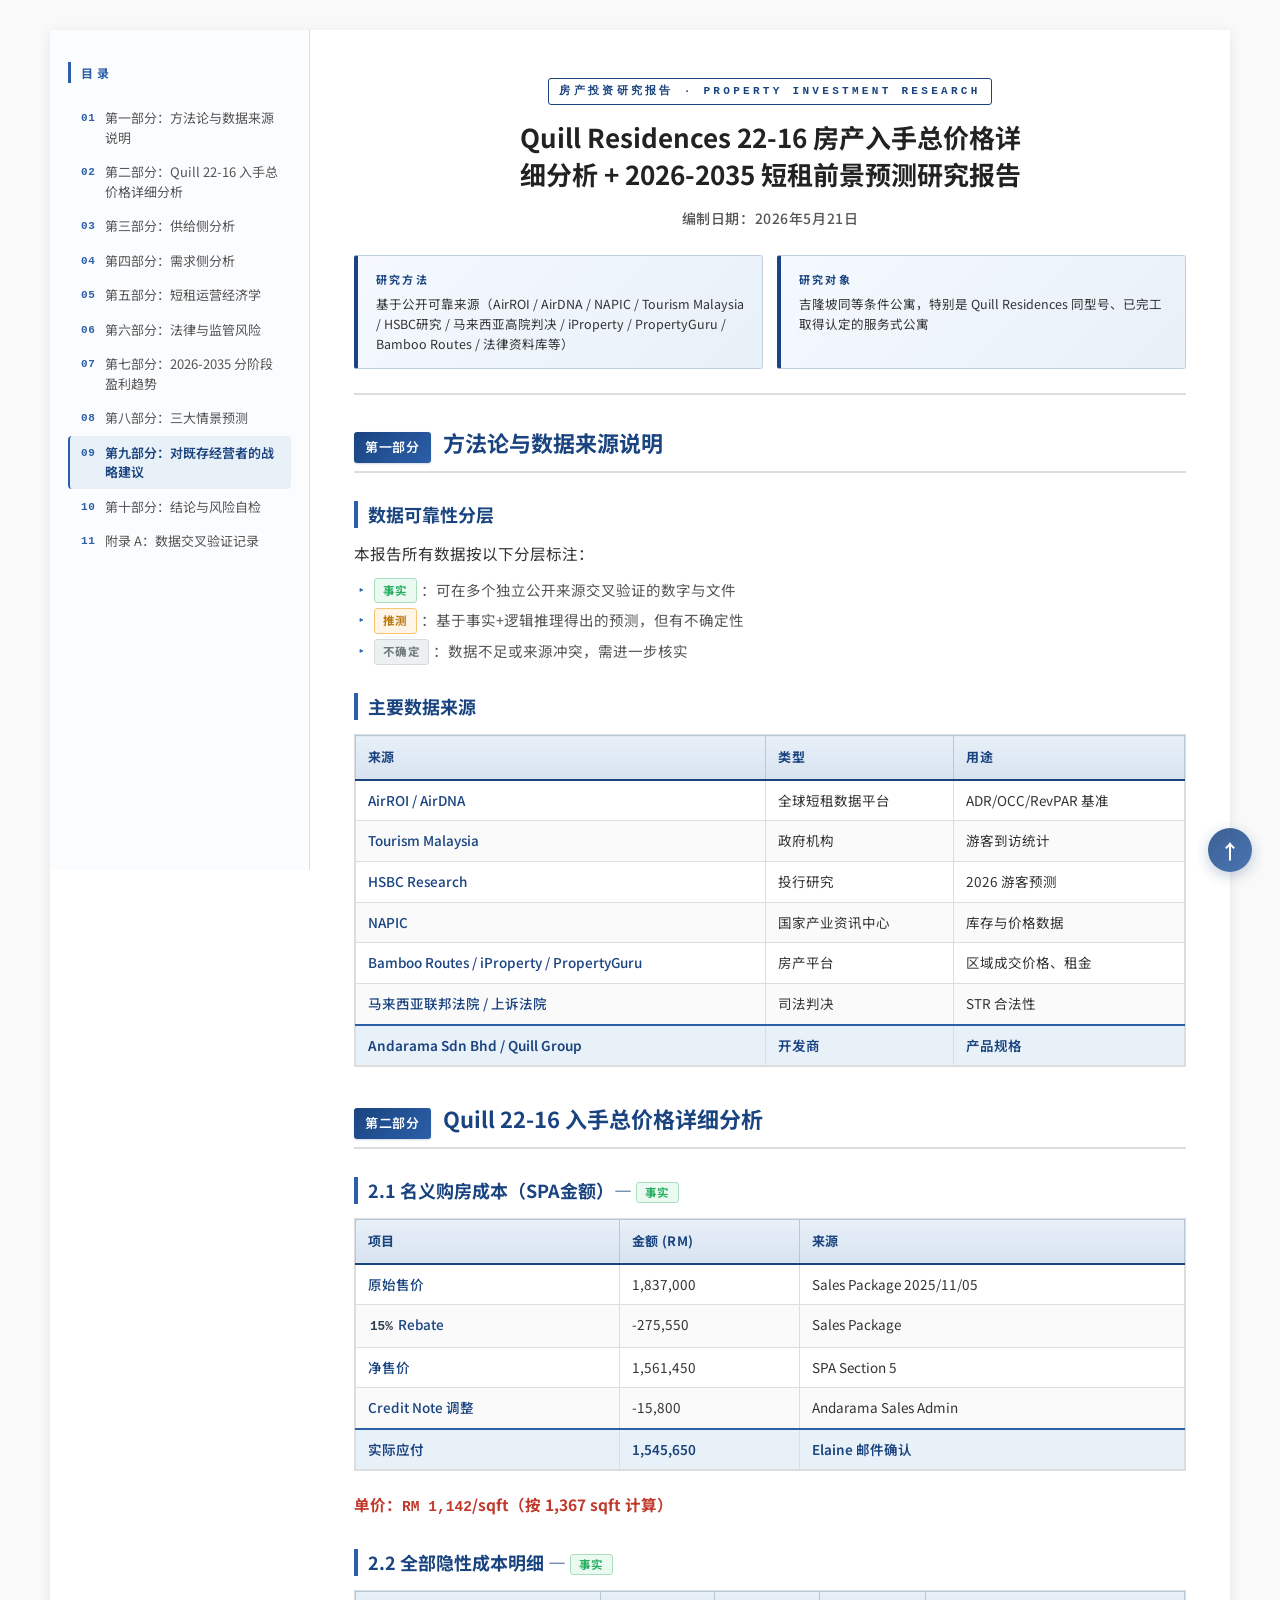
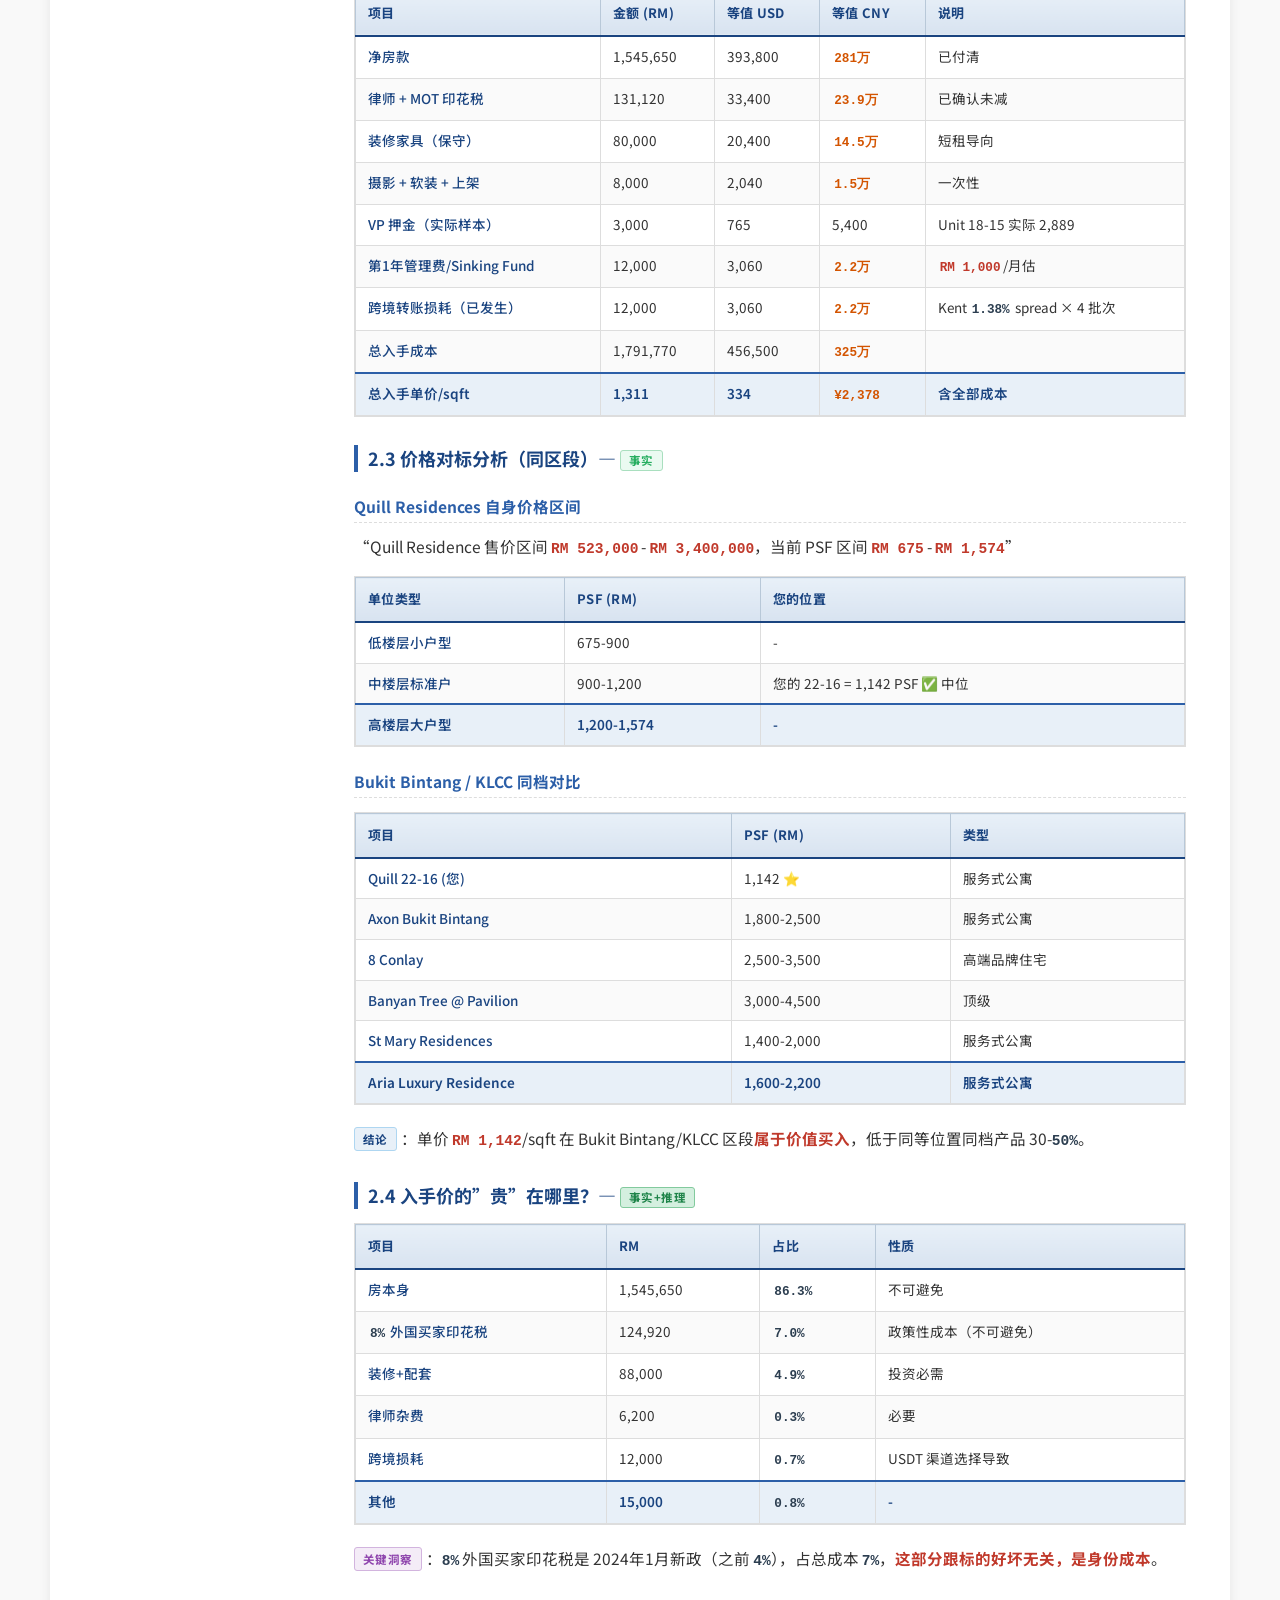
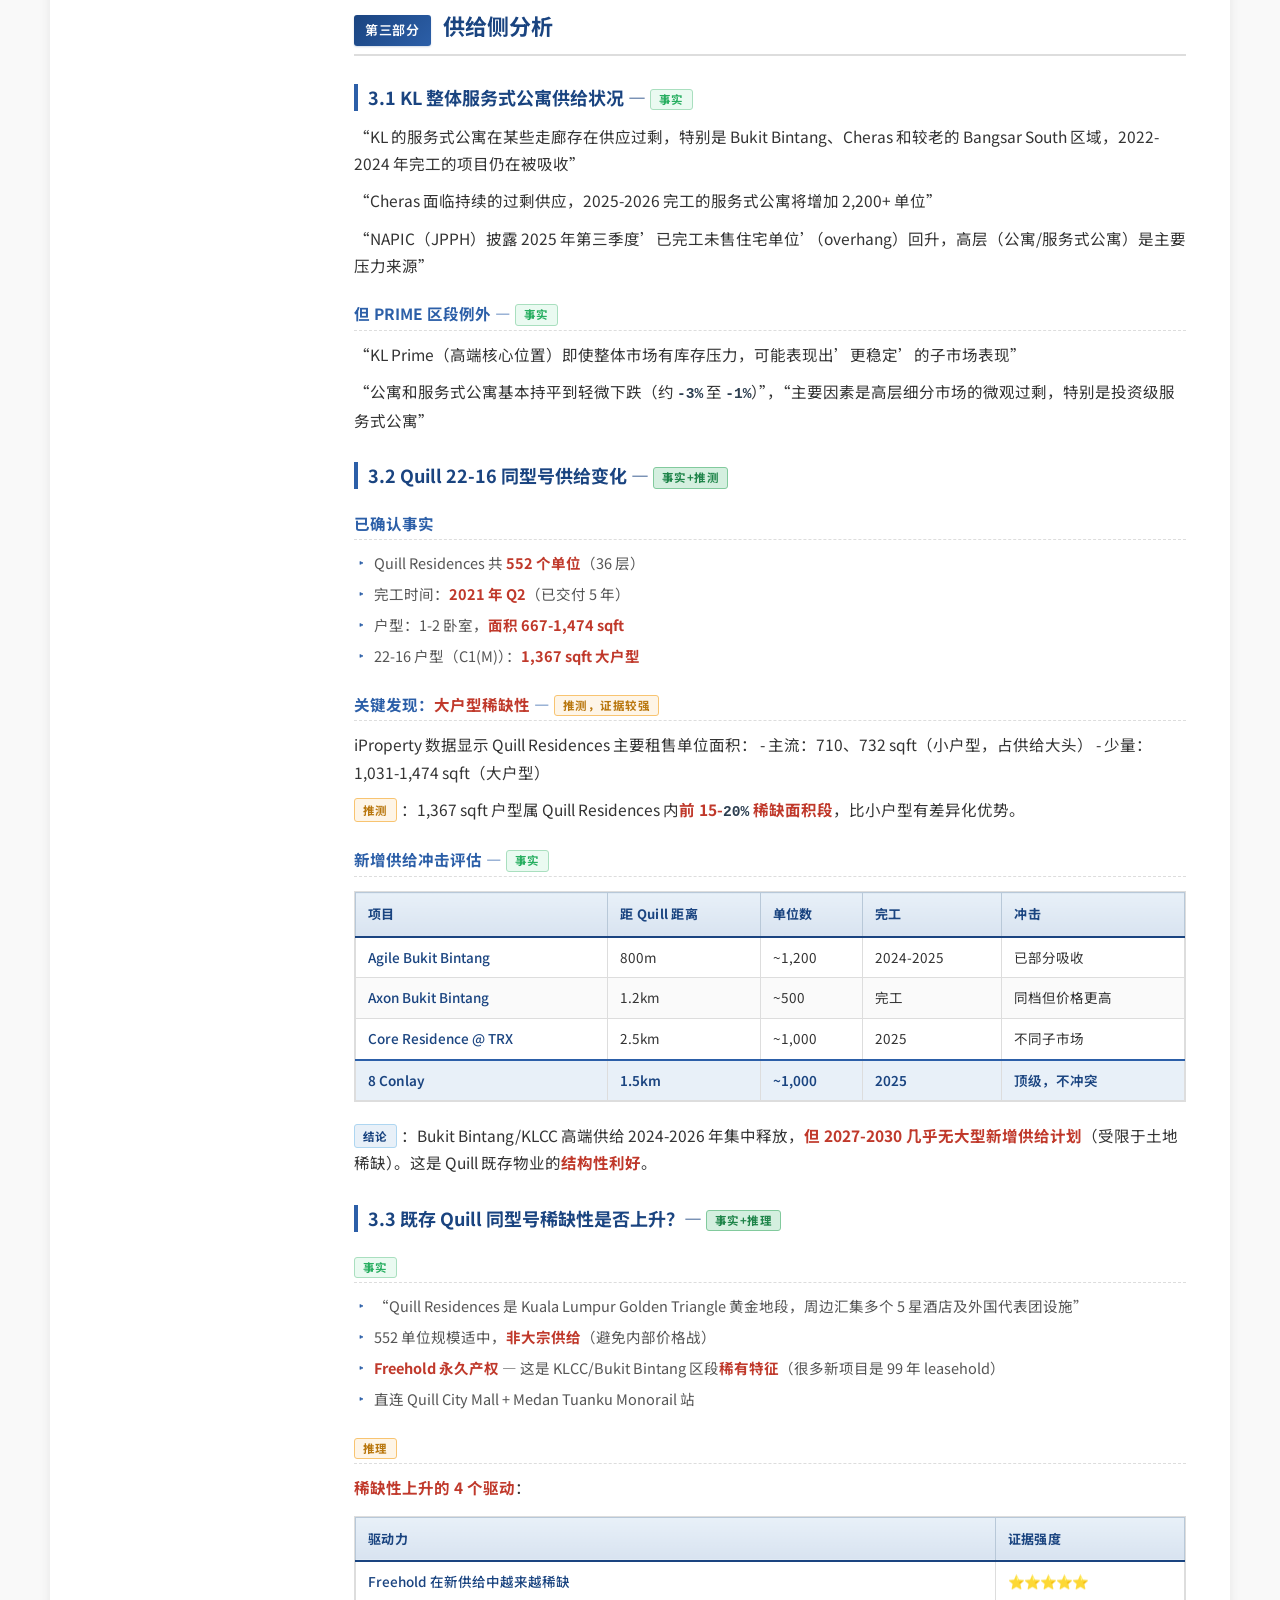
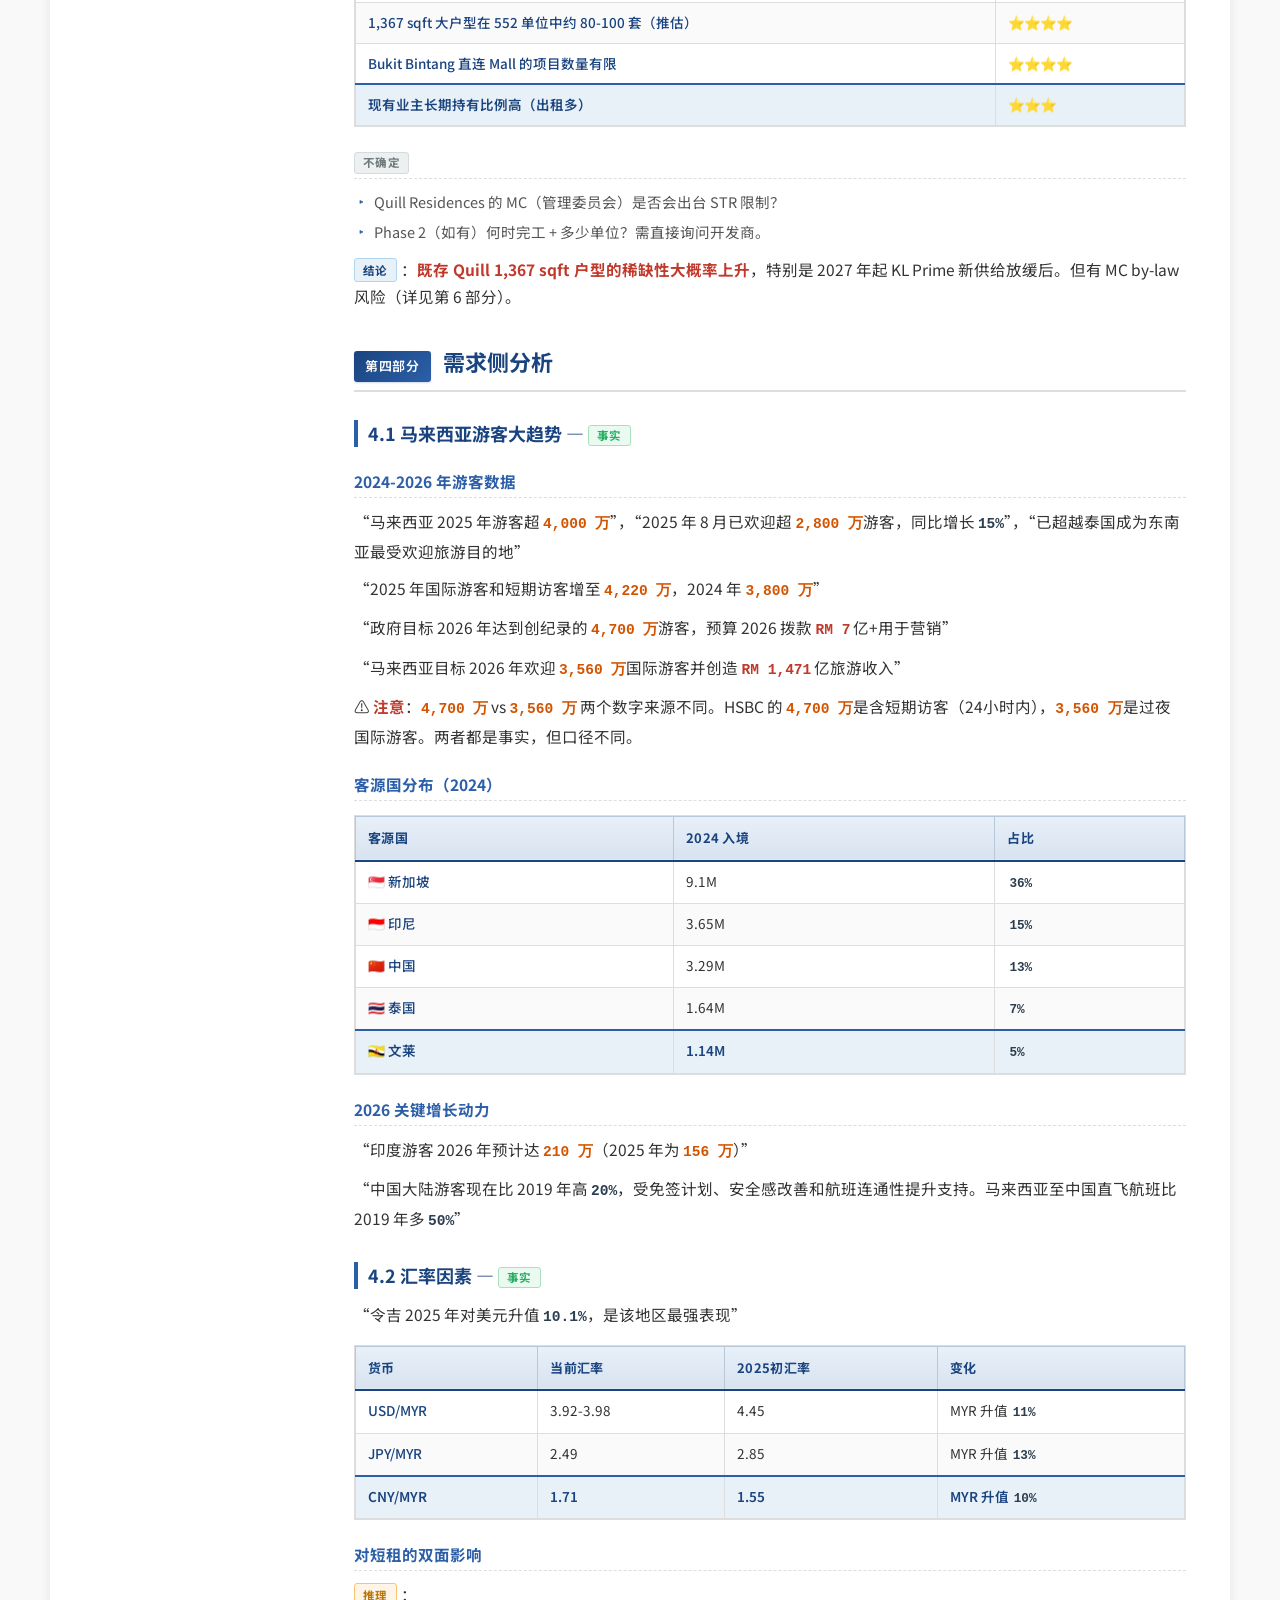
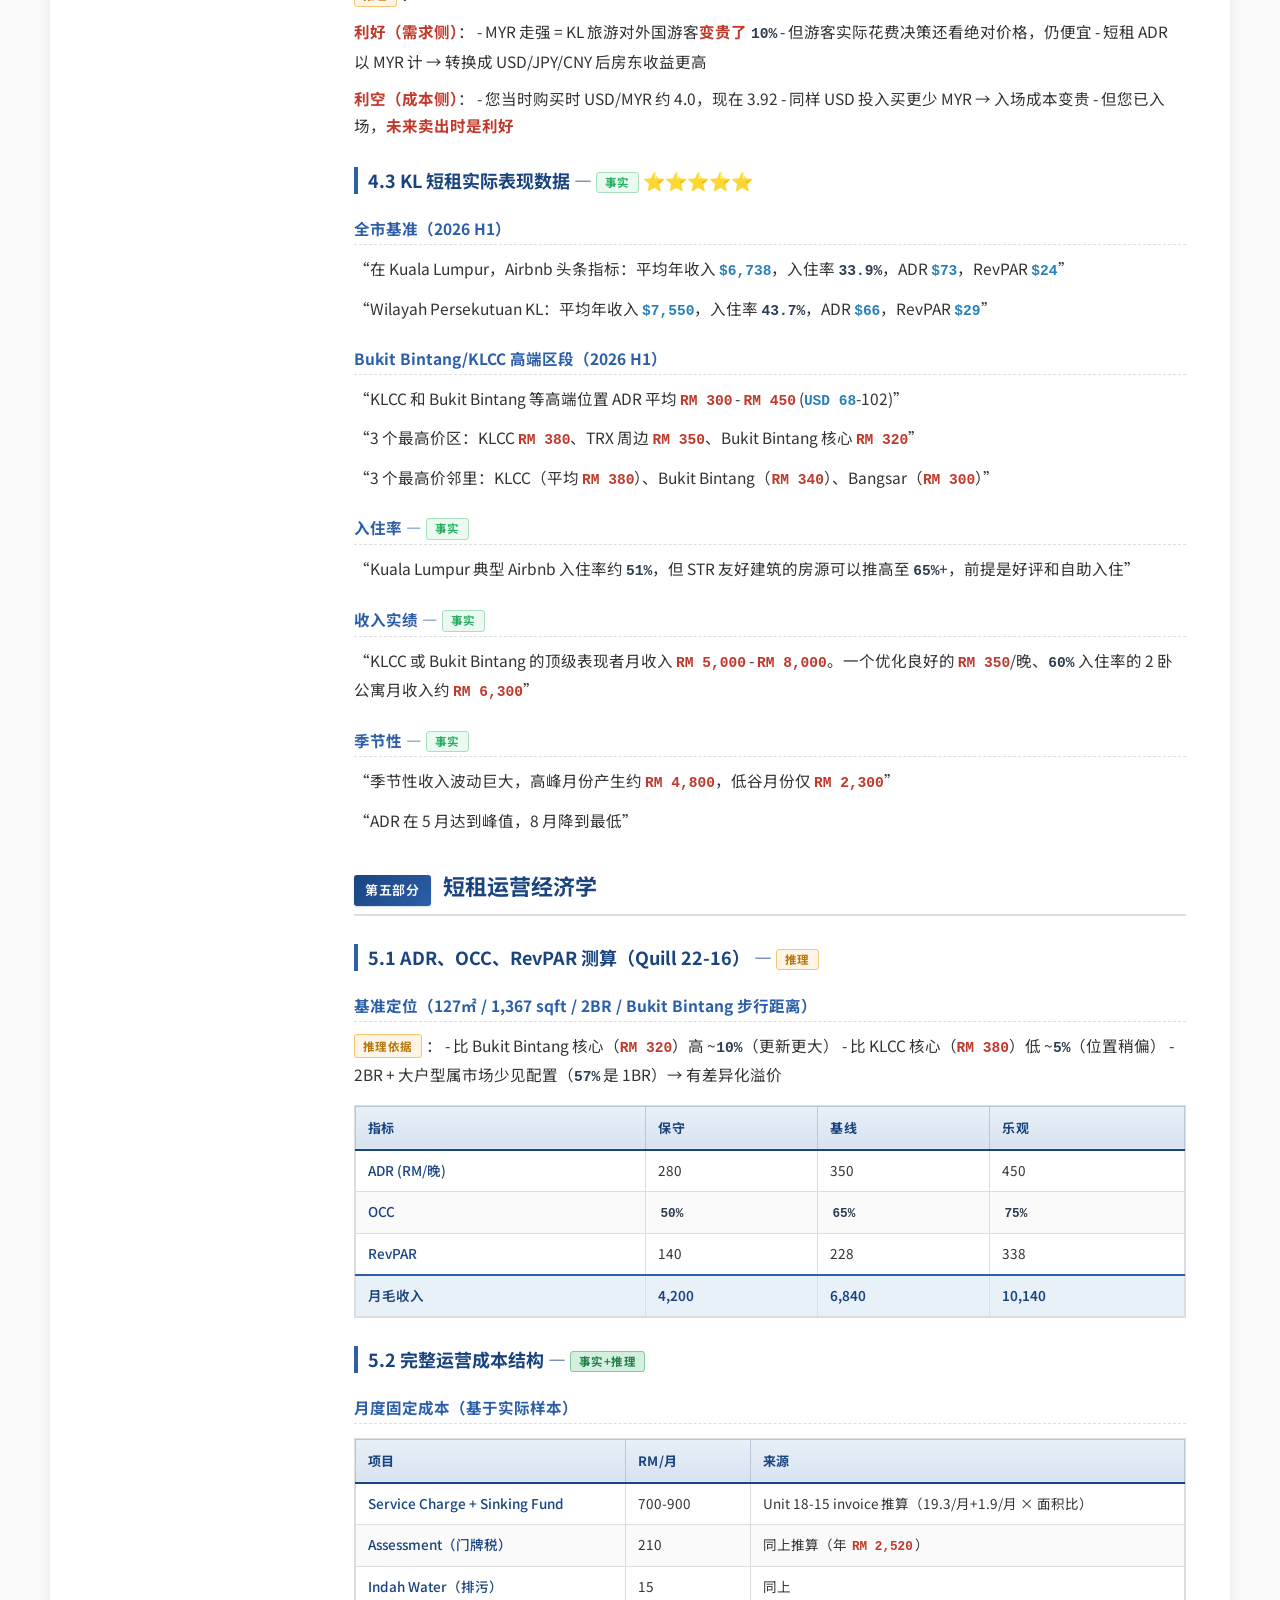
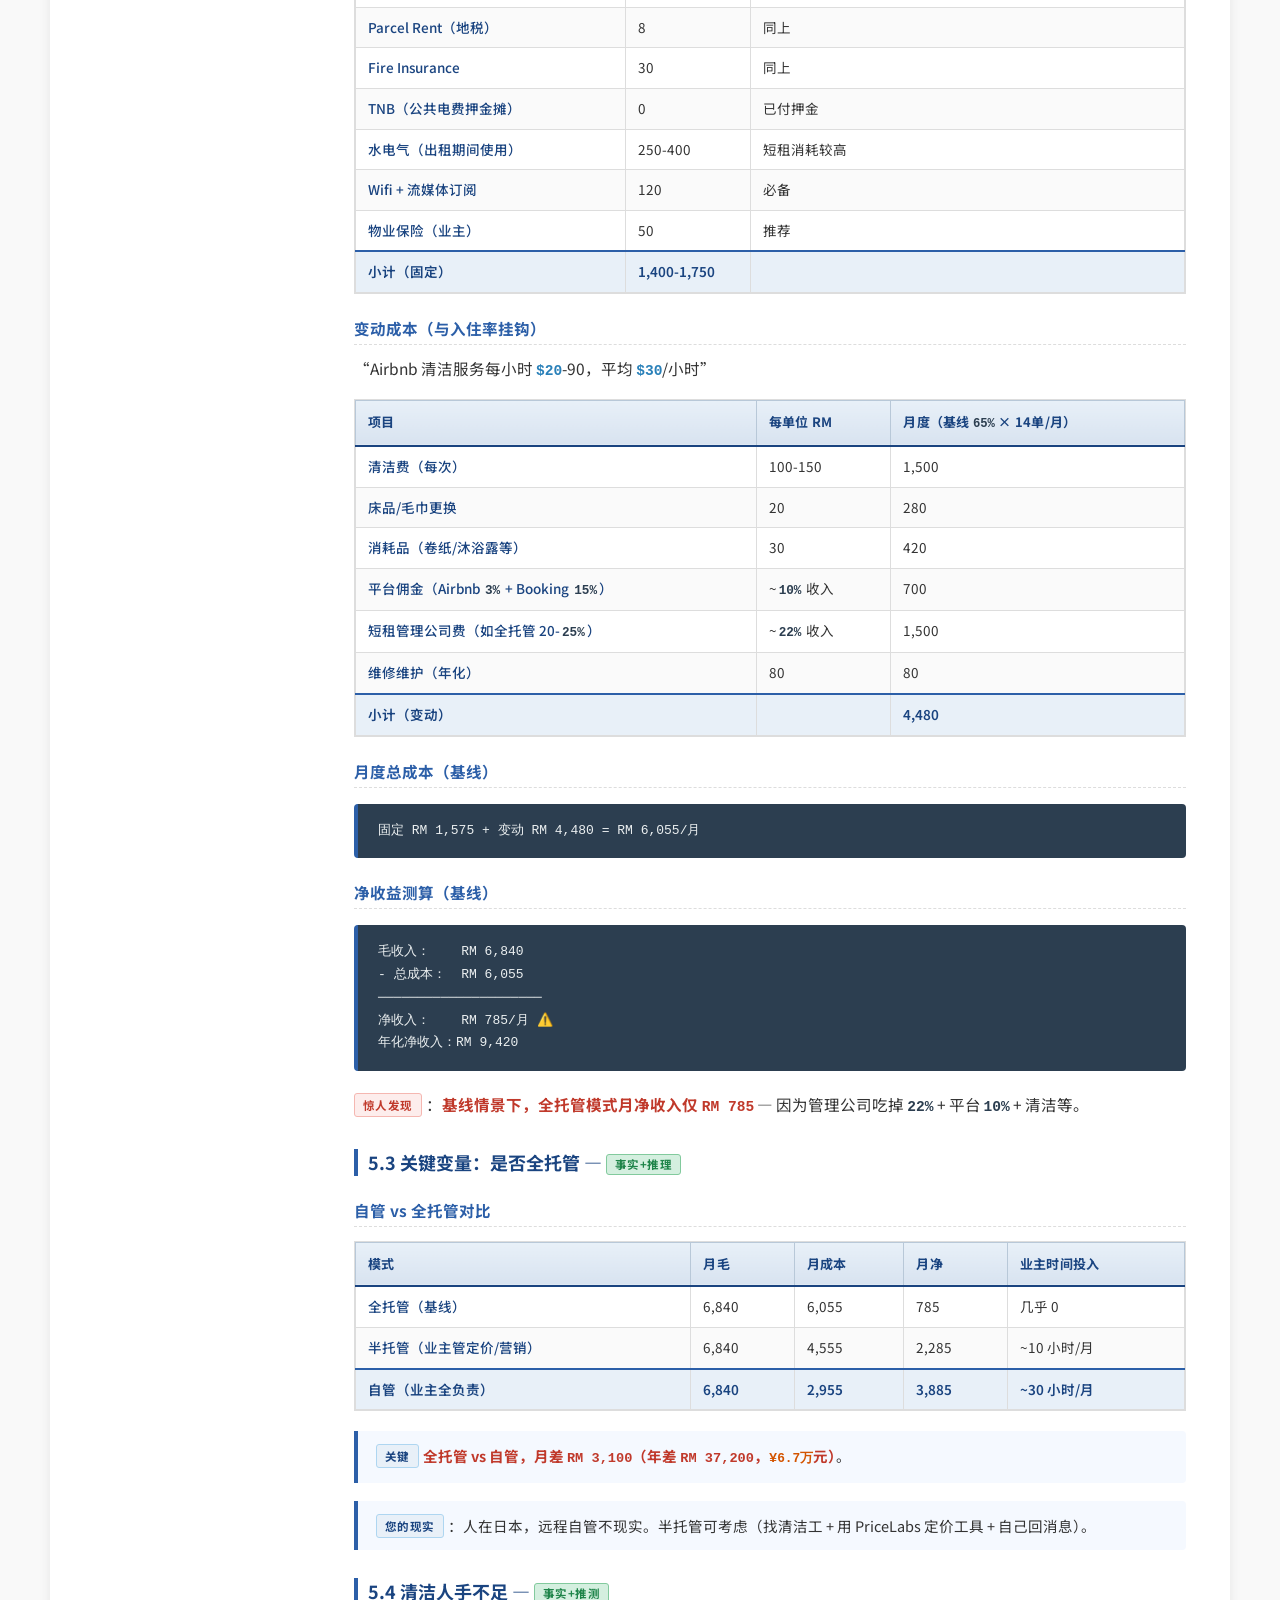
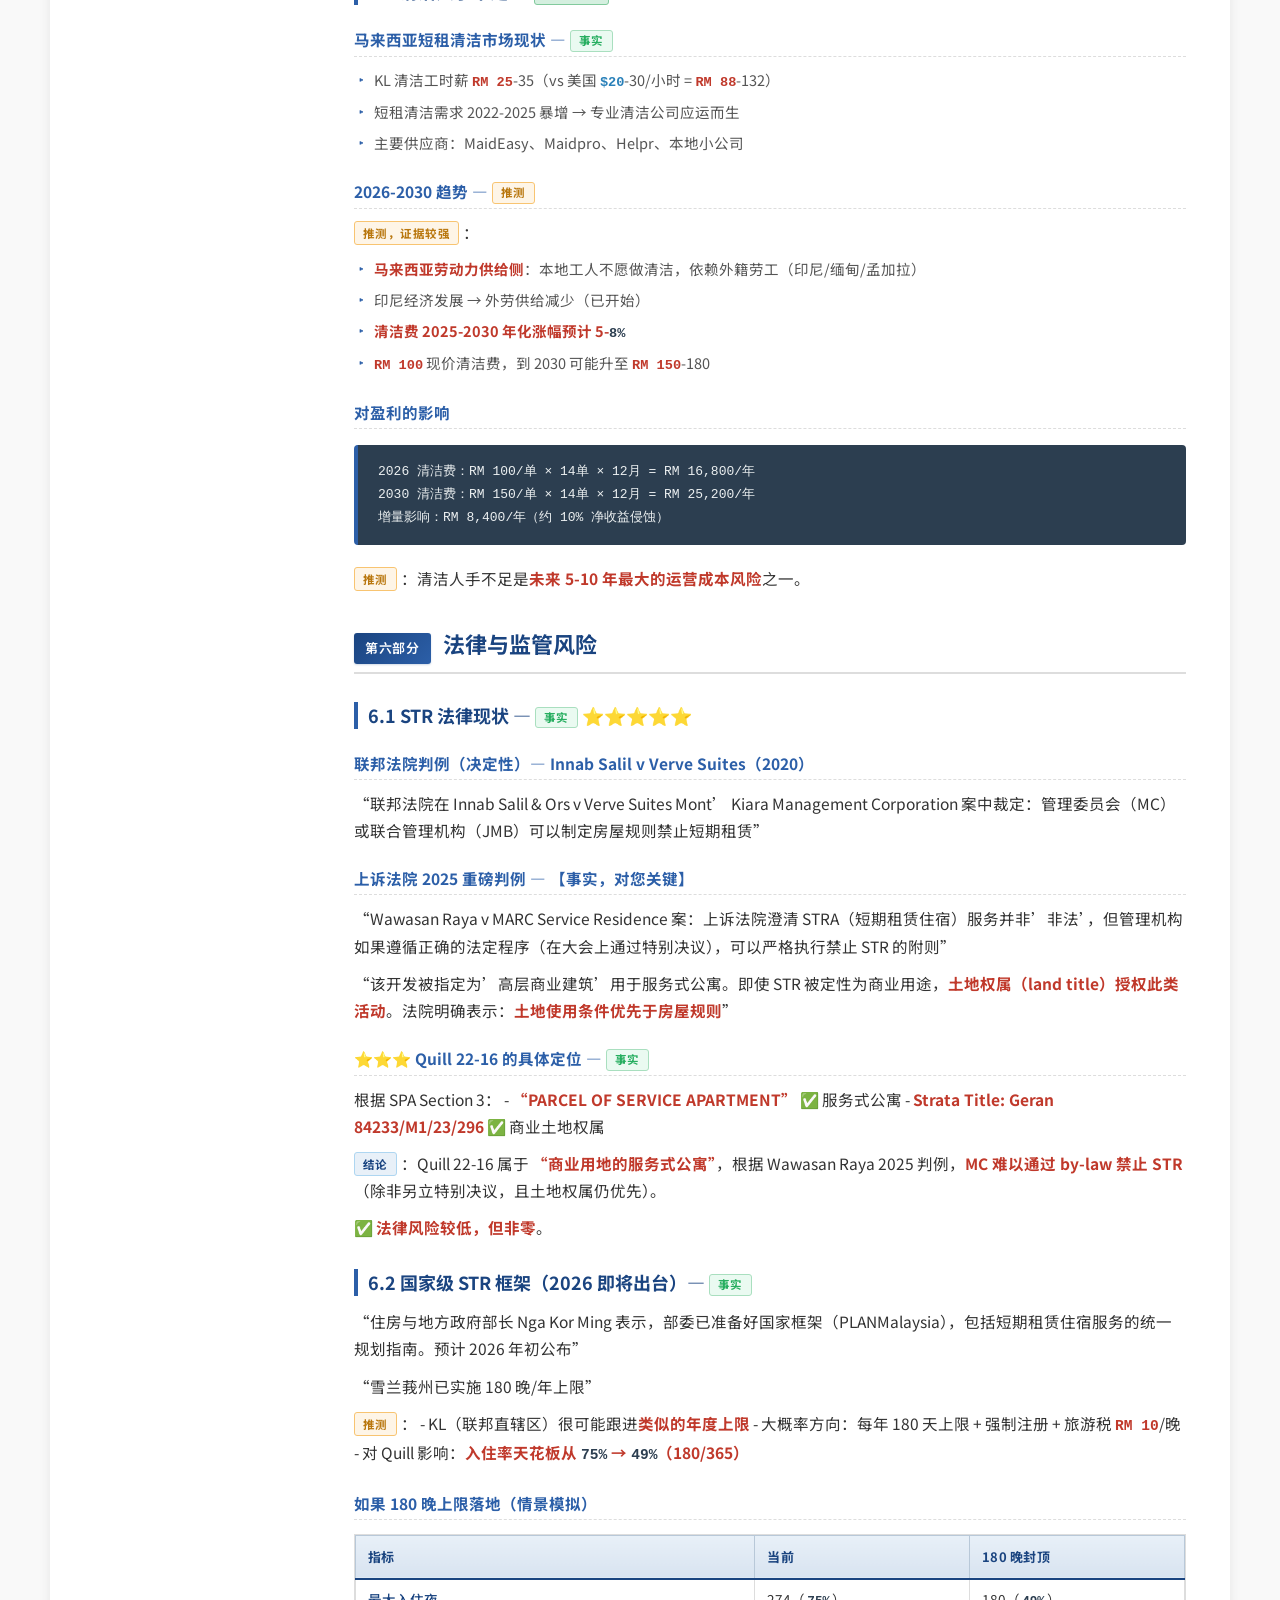
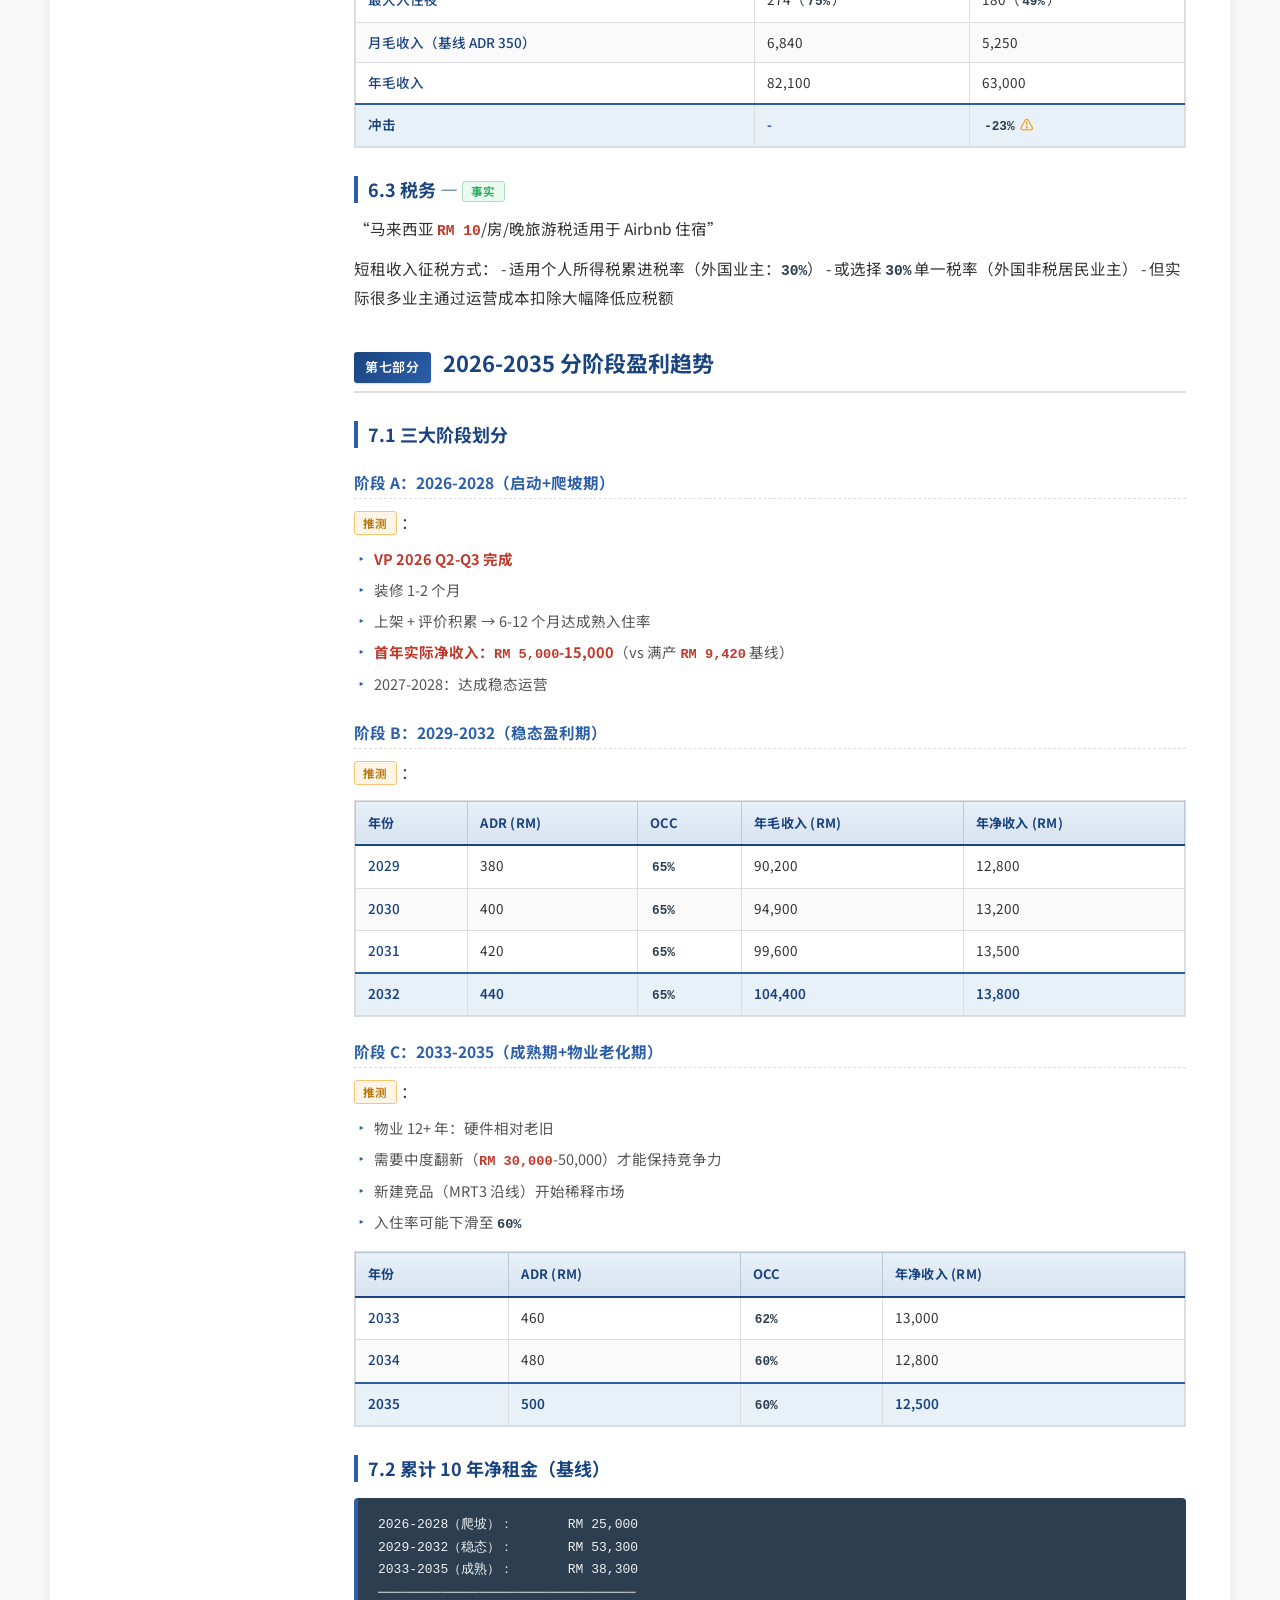
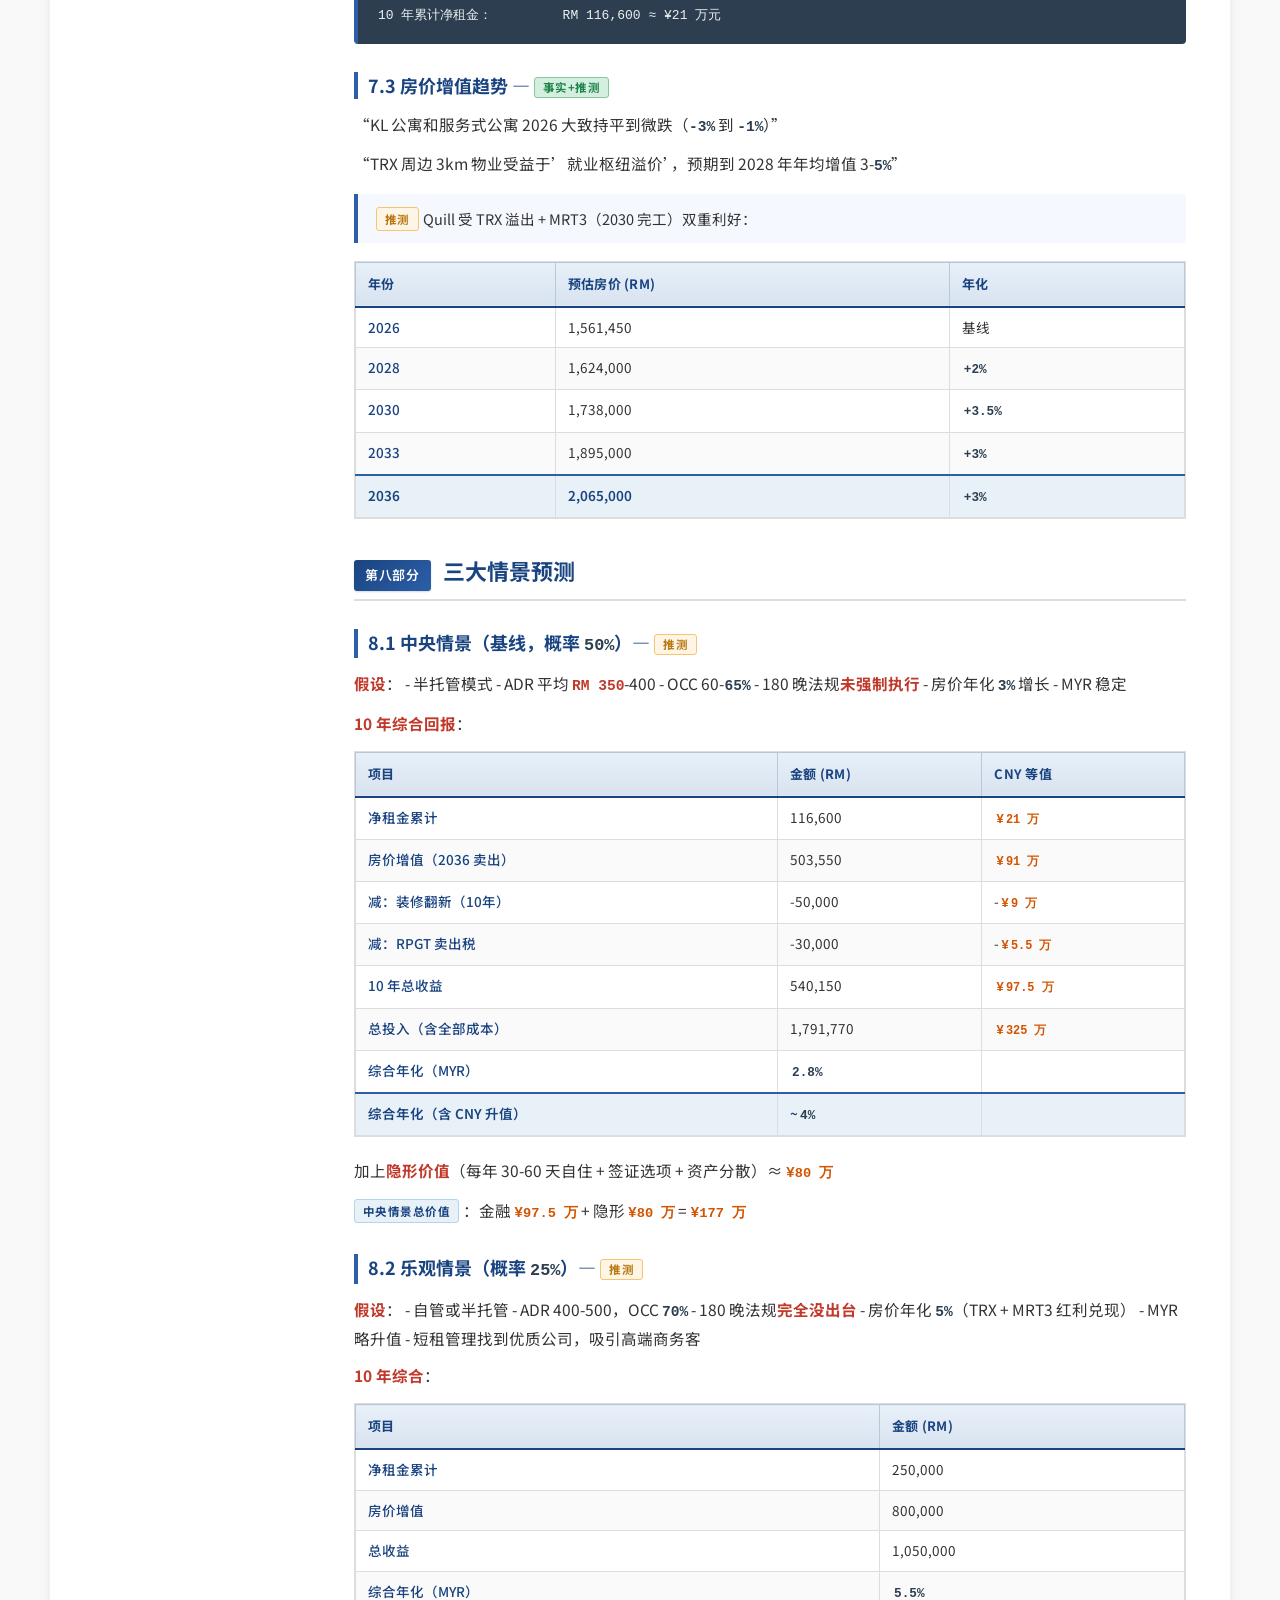
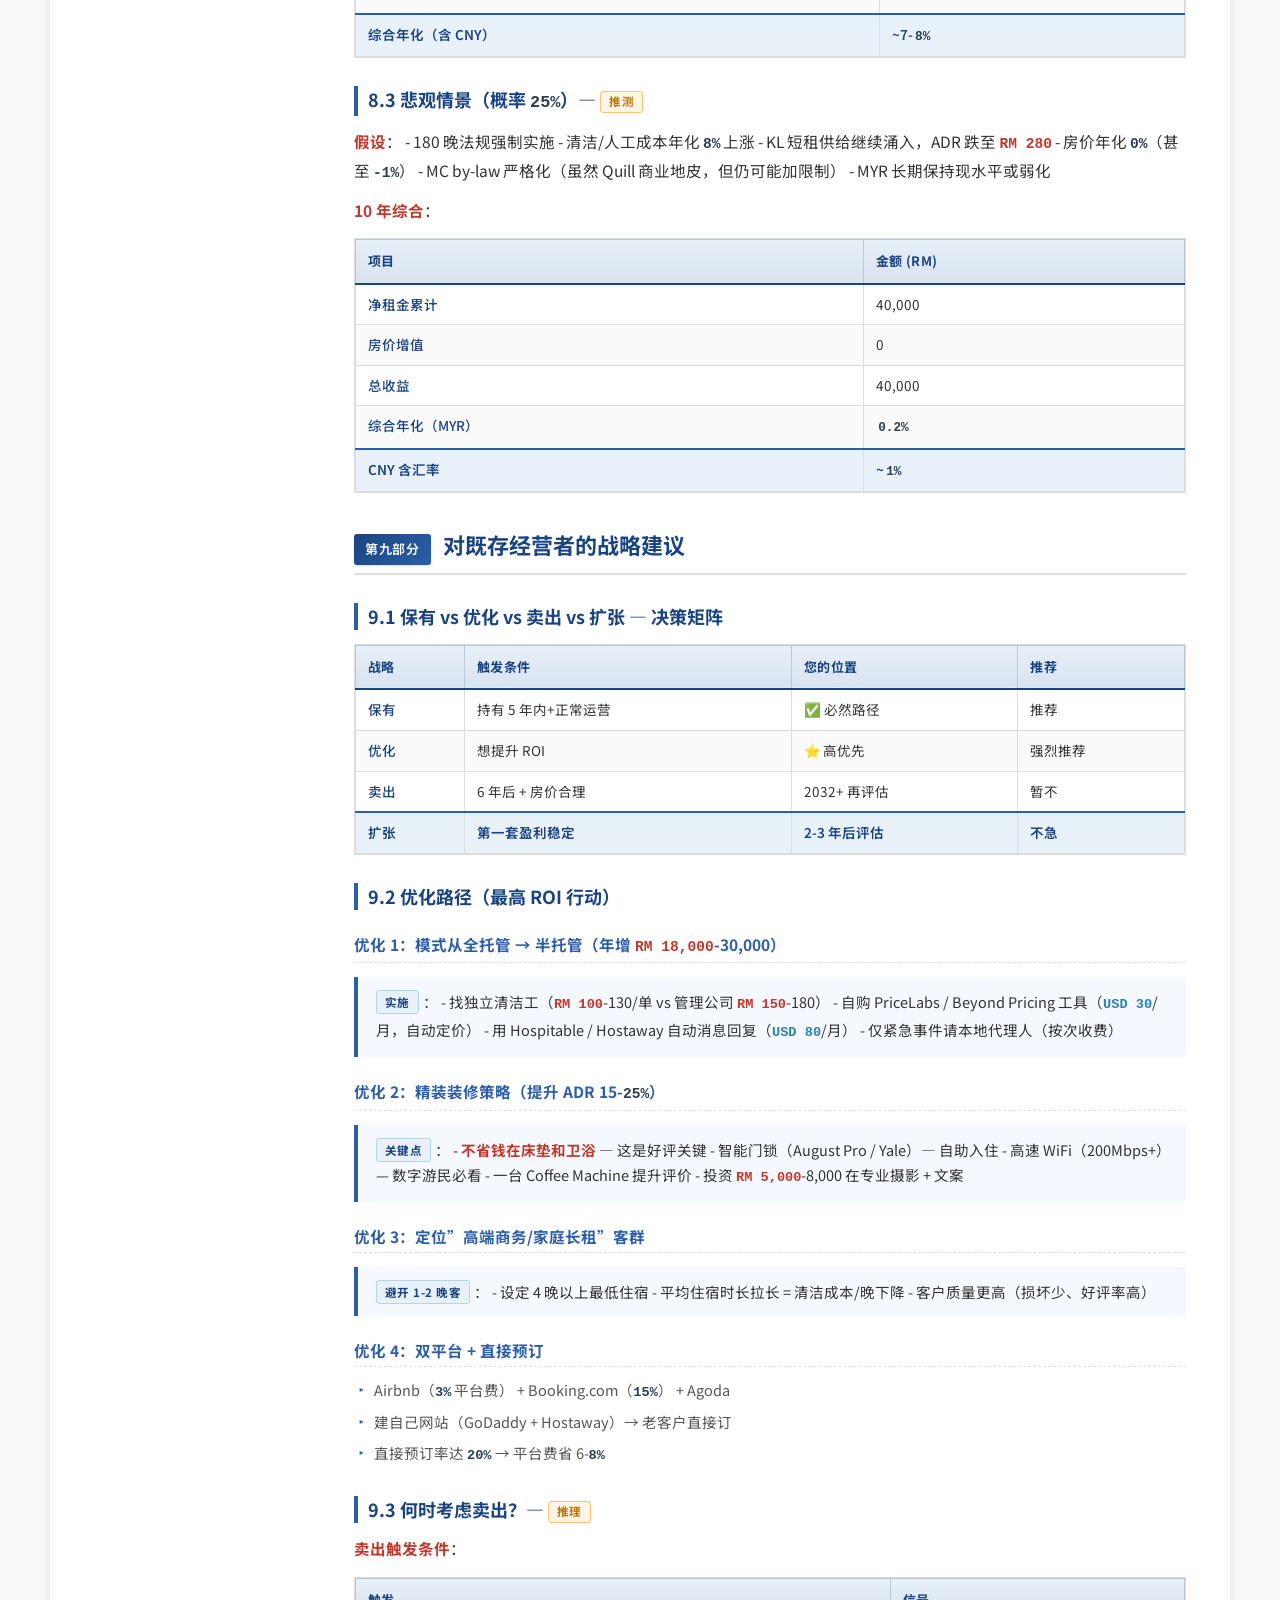
==== index.html @ 550f3180 "Add Quill Residences 22-16 房产分析报告 webpage Static report site implemented from Claude Design handoff " ====
<!DOCTYPE html>
<html lang="zh-CN">
<head>
<meta charset="UTF-8">
<meta name="viewport" content="width=device-width, initial-scale=1.0">
<title>Quill Residences 22-16 房产入手总价格详细分析 + 2026-2035 短租前景预测研究报告</title>
<link rel="preconnect" href="https://fonts.googleapis.com">
<link rel="preconnect" href="https://fonts.gstatic.com" crossorigin>
<link href="https://fonts.googleapis.com/css2?family=Noto+Serif+SC:wght@500;700;900&family=Noto+Sans+SC:wght@300;400;500;700&family=JetBrains+Mono:wght@400;600&display=swap" rel="stylesheet">
<link rel="stylesheet" href="styles.css">
</head>
<body id="top">
<div class="layout">
  <aside class="sidebar">
    <nav class="toc"><div class="toc-label">目录</div><ol><li><a href="#sec-1"><span class="toc-num">01</span><span class="toc-text">第一部分：方法论与数据来源说明</span></a></li><li><a href="#sec-2"><span class="toc-num">02</span><span class="toc-text">第二部分：Quill 22-16 入手总价格详细分析</span></a></li><li><a href="#sec-3"><span class="toc-num">03</span><span class="toc-text">第三部分：供给侧分析</span></a></li><li><a href="#sec-4"><span class="toc-num">04</span><span class="toc-text">第四部分：需求侧分析</span></a></li><li><a href="#sec-5"><span class="toc-num">05</span><span class="toc-text">第五部分：短租运营经济学</span></a></li><li><a href="#sec-6"><span class="toc-num">06</span><span class="toc-text">第六部分：法律与监管风险</span></a></li><li><a href="#sec-7"><span class="toc-num">07</span><span class="toc-text">第七部分：2026-2035 分阶段盈利趋势</span></a></li><li><a href="#sec-8"><span class="toc-num">08</span><span class="toc-text">第八部分：三大情景预测</span></a></li><li><a href="#sec-9"><span class="toc-num">09</span><span class="toc-text">第九部分：对既存经营者的战略建议</span></a></li><li><a href="#sec-10"><span class="toc-num">10</span><span class="toc-text">第十部分：结论与风险自检</span></a></li><li><a href="#sec-11"><span class="toc-num">11</span><span class="toc-text">附录 A：数据交叉验证记录</span></a></li></ol></nav>
  </aside>
  <main class="content">
    <header class="report-header">
  <div class="report-eyebrow">房产投资研究报告 · Property Investment Research</div>
  <h1 class="report-title">Quill Residences 22-16 房产入手总价格详细分析 + 2026-2035 短租前景预测研究报告</h1><div class="report-date">编制日期：2026年5月21日</div><div class="report-meta"><div class="meta-item"><div class="meta-label">研究方法</div><div class="meta-value">基于公开可靠来源（AirROI / AirDNA / NAPIC / Tourism Malaysia / HSBC研究 / 马来西亚高院判决 / iProperty / PropertyGuru / Bamboo Routes / 法律资料库等）</div></div><div class="meta-item"><div class="meta-label">研究对象</div><div class="meta-value">吉隆坡同等条件公寓，特别是 Quill Residences 同型号、已完工取得认定的服务式公寓</div></div></div></header>
    <section class="part" id="sec-1"><header class="part-header"><div class="part-num">第一部分</div><h1 class="part-title">方法论与数据来源说明</h1></header><div class="part-body"><h2 class="h2">数据可靠性分层</h2><p>本报告所有数据按以下分层标注：</p><div class="compact"><strong><span class="tag tag-fact">事实</span></strong>：可在多个独立公开来源交叉验证的数字与文件</div><div class="compact"><strong><span class="tag tag-infer">推测</span></strong>：基于事实+逻辑推理得出的预测，但有不确定性</div><div class="compact"><strong><span class="tag tag-unknown">不确定</span></strong>：数据不足或来源冲突，需进一步核实</div><h2 class="h2">主要数据来源</h2><div class="tbl-wrap"><table><thead><tr><th>来源</th><th>类型</th><th>用途</th></tr></thead><tbody><tr><td>AirROI / AirDNA</td><td>全球短租数据平台</td><td>ADR/OCC/RevPAR 基准</td></tr><tr><td>Tourism Malaysia</td><td>政府机构</td><td>游客到访统计</td></tr><tr><td>HSBC Research</td><td>投行研究</td><td>2026 游客预测</td></tr><tr><td>NAPIC</td><td>国家产业资讯中心</td><td>库存与价格数据</td></tr><tr><td>Bamboo Routes / iProperty / PropertyGuru</td><td>房产平台</td><td>区域成交价格、租金</td></tr><tr><td>马来西亚联邦法院 / 上诉法院</td><td>司法判决</td><td>STR 合法性</td></tr><tr><td>Andarama Sdn Bhd / Quill Group</td><td>开发商</td><td>产品规格</td></tr></tbody></table></div></div></section><section class="part" id="sec-2"><header class="part-header"><div class="part-num">第二部分</div><h1 class="part-title">Quill 22-16 入手总价格详细分析</h1></header><div class="part-body"><h2 class="h2">2.1 名义购房成本（SPA金额）— <span class="tag tag-fact">事实</span></h2><div class="tbl-wrap"><table><thead><tr><th>项目</th><th>金额 (RM)</th><th>来源</th></tr></thead><tbody><tr><td>原始售价</td><td>1,837,000</td><td>Sales Package 2025/11/05</td></tr><tr><td><span class="num num-pct">15%</span> Rebate</td><td>-275,550</td><td>Sales Package</td></tr><tr><td>净售价</td><td>1,561,450</td><td>SPA Section 5</td></tr><tr><td>Credit Note 调整</td><td>-15,800</td><td>Andarama Sales Admin</td></tr><tr><td>实际应付</td><td>1,545,650</td><td>Elaine 邮件确认</td></tr></tbody></table></div><p><strong>单价：<span class="num num-rm">RM 1,142</span>/sqft（按 1,367 sqft 计算）</strong></p><h2 class="h2">2.2 全部隐性成本明细 — <span class="tag tag-fact">事实</span></h2><div class="tbl-wrap"><table><thead><tr><th>项目</th><th>金额 (RM)</th><th>等值 USD</th><th>等值 CNY</th><th>说明</th></tr></thead><tbody><tr><td>净房款</td><td>1,545,650</td><td>393,800</td><td><span class="num num-cny-zh">281万</span></td><td>已付清</td></tr><tr><td>律师 + MOT 印花税</td><td>131,120</td><td>33,400</td><td><span class="num num-cny-zh">23.9万</span></td><td>已确认未减</td></tr><tr><td>装修家具（保守）</td><td>80,000</td><td>20,400</td><td><span class="num num-cny-zh">14.5万</span></td><td>短租导向</td></tr><tr><td>摄影 + 软装 + 上架</td><td>8,000</td><td>2,040</td><td><span class="num num-cny-zh">1.5万</span></td><td>一次性</td></tr><tr><td>VP 押金（实际样本）</td><td>3,000</td><td>765</td><td>5,400</td><td>Unit 18-15 实际 2,889</td></tr><tr><td>第1年管理费/Sinking Fund</td><td>12,000</td><td>3,060</td><td><span class="num num-cny-zh">2.2万</span></td><td><span class="num num-rm">RM 1,000</span>/月估</td></tr><tr><td>跨境转账损耗（已发生）</td><td>12,000</td><td>3,060</td><td><span class="num num-cny-zh">2.2万</span></td><td>Kent <span class="num num-pct">1.38%</span> spread × 4 批次</td></tr><tr><td>总入手成本</td><td>1,791,770</td><td>456,500</td><td><span class="num num-cny-zh">325万</span></td><td></td></tr><tr><td>总入手单价/sqft</td><td>1,311</td><td>334</td><td><span class="num num-cny">¥2,378</span></td><td>含全部成本</td></tr></tbody></table></div><h2 class="h2">2.3 价格对标分析（同区段）— <span class="tag tag-fact">事实</span></h2><h3 class="h3">Quill Residences 自身价格区间</h3><p>“Quill Residence 售价区间 <span class="num num-rm">RM 523,000</span> - <span class="num num-rm">RM 3,400,000</span>，当前 PSF 区间 <span class="num num-rm">RM 675</span> - <span class="num num-rm">RM 1,574</span>”</p><div class="tbl-wrap"><table><thead><tr><th>单位类型</th><th>PSF (RM)</th><th>您的位置</th></tr></thead><tbody><tr><td>低楼层小户型</td><td>675-900</td><td>-</td></tr><tr><td>中楼层标准户</td><td>900-1,200</td><td>您的 22-16 = 1,142 PSF <span class="check">✅</span> 中位</td></tr><tr><td>高楼层大户型</td><td>1,200-1,574</td><td>-</td></tr></tbody></table></div><h3 class="h3">Bukit Bintang / KLCC 同档对比</h3><div class="tbl-wrap"><table><thead><tr><th>项目</th><th>PSF (RM)</th><th>类型</th></tr></thead><tbody><tr><td>Quill 22-16 (您)</td><td>1,142 <span class="stars">⭐</span></td><td>服务式公寓</td></tr><tr><td>Axon Bukit Bintang</td><td>1,800-2,500</td><td>服务式公寓</td></tr><tr><td>8 Conlay</td><td>2,500-3,500</td><td>高端品牌住宅</td></tr><tr><td>Banyan Tree @ Pavilion</td><td>3,000-4,500</td><td>顶级</td></tr><tr><td>St Mary Residences</td><td>1,400-2,000</td><td>服务式公寓</td></tr><tr><td>Aria Luxury Residence</td><td>1,600-2,200</td><td>服务式公寓</td></tr></tbody></table></div><p><strong><span class="tag tag-conclude">结论</span></strong>：单价 <span class="num num-rm">RM 1,142</span>/sqft 在 Bukit Bintang/KLCC 区段<strong>属于价值买入</strong>，低于同等位置同档产品 30-<span class="num num-pct">50%</span>。</p><h2 class="h2">2.4 入手价的”贵”在哪里？— <span class="tag tag-fact-plus">事实+推理</span></h2><div class="tbl-wrap"><table><thead><tr><th>项目</th><th>RM</th><th>占比</th><th>性质</th></tr></thead><tbody><tr><td>房本身</td><td>1,545,650</td><td><span class="num num-pct">86.3%</span></td><td>不可避免</td></tr><tr><td><span class="num num-pct">8%</span> 外国买家印花税</td><td>124,920</td><td><span class="num num-pct">7.0%</span></td><td>政策性成本（不可避免）</td></tr><tr><td>装修+配套</td><td>88,000</td><td><span class="num num-pct">4.9%</span></td><td>投资必需</td></tr><tr><td>律师杂费</td><td>6,200</td><td><span class="num num-pct">0.3%</span></td><td>必要</td></tr><tr><td>跨境损耗</td><td>12,000</td><td><span class="num num-pct">0.7%</span></td><td>USDT 渠道选择导致</td></tr><tr><td>其他</td><td>15,000</td><td><span class="num num-pct">0.8%</span></td><td>-</td></tr></tbody></table></div><p><strong><span class="tag tag-insight">关键洞察</span></strong>：<span class="num num-pct">8%</span> 外国买家印花税是 2024年1月新政（之前 <span class="num num-pct">4%</span>），占总成本 <span class="num num-pct">7%</span>，<strong>这部分跟标的好坏无关，是身份成本</strong>。</p></div></section><section class="part" id="sec-3"><header class="part-header"><div class="part-num">第三部分</div><h1 class="part-title">供给侧分析</h1></header><div class="part-body"><h2 class="h2">3.1 KL 整体服务式公寓供给状况 — <span class="tag tag-fact">事实</span></h2><p>“KL 的服务式公寓在某些走廊存在供应过剩，特别是 Bukit Bintang、Cheras 和较老的 Bangsar South 区域，2022-2024 年完工的项目仍在被吸收”</p><p>“Cheras 面临持续的过剩供应，2025-2026 完工的服务式公寓将增加 2,200+ 单位”</p><p>“NAPIC（JPPH）披露 2025 年第三季度’已完工未售住宅单位’（overhang）回升，高层（公寓/服务式公寓）是主要压力来源”</p><h3 class="h3">但 PRIME 区段例外 — <span class="tag tag-fact">事实</span></h3><p>“KL Prime（高端核心位置）即使整体市场有库存压力，可能表现出’更稳定’的子市场表现”</p><p>“公寓和服务式公寓基本持平到轻微下跌（约 <span class="num num-pct">-3%</span> 至 <span class="num num-pct">-1%</span>）”，“主要因素是高层细分市场的微观过剩，特别是投资级服务式公寓”</p><h2 class="h2">3.2 Quill 22-16 同型号供给变化 — <span class="tag tag-fact-plus">事实+推测</span></h2><h3 class="h3">已确认事实</h3><div class="compact">Quill Residences 共 <strong>552 个单位</strong>（36 层）</div><div class="compact">完工时间：<strong>2021 年 Q2</strong>（已交付 5 年）</div><div class="compact">户型：1-2 卧室，<strong>面积 667-1,474 sqft</strong></div><div class="compact">22-16 户型（C1(M)）：<strong>1,367 sqft 大户型</strong></div><h3 class="h3">关键发现：<strong>大户型稀缺性</strong> — <span class="tag tag-infer">推测，证据较强</span></h3><p>iProperty 数据显示 Quill Residences 主要租售单位面积： - 主流：710、732 sqft（小户型，占供给大头） - 少量：1,031-1,474 sqft（大户型）</p><p><strong><span class="tag tag-infer">推测</span></strong>：1,367 sqft 户型属 Quill Residences 内<strong>前 15-<span class="num num-pct">20%</span> 稀缺面积段</strong>，比小户型有差异化优势。</p><h3 class="h3">新增供给冲击评估 — <span class="tag tag-fact">事实</span></h3><div class="tbl-wrap"><table><thead><tr><th>项目</th><th>距 Quill 距离</th><th>单位数</th><th>完工</th><th>冲击</th></tr></thead><tbody><tr><td>Agile Bukit Bintang</td><td>800m</td><td>~1,200</td><td>2024-2025</td><td>已部分吸收</td></tr><tr><td>Axon Bukit Bintang</td><td>1.2km</td><td>~500</td><td>完工</td><td>同档但价格更高</td></tr><tr><td>Core Residence @ TRX</td><td>2.5km</td><td>~1,000</td><td>2025</td><td>不同子市场</td></tr><tr><td>8 Conlay</td><td>1.5km</td><td>~1,000</td><td>2025</td><td>顶级，不冲突</td></tr></tbody></table></div><p><strong><span class="tag tag-conclude">结论</span></strong>：Bukit Bintang/KLCC 高端供给 2024-2026 年集中释放，<strong>但 2027-2030 几乎无大型新增供给计划</strong>（受限于土地稀缺）。这是 Quill 既存物业的<strong>结构性利好</strong>。</p><h2 class="h2">3.3 既存 Quill 同型号稀缺性是否上升？— <span class="tag tag-fact-plus">事实+推理</span></h2><h3 class="h3"><span class="tag tag-fact">事实</span></h3><div class="compact">“Quill Residences 是 Kuala Lumpur Golden Triangle 黄金地段，周边汇集多个 5 星酒店及外国代表团设施”</div><div class="compact">552 单位规模适中，<strong>非大宗供给</strong>（避免内部价格战）</div><div class="compact"><strong>Freehold 永久产权</strong> — 这是 KLCC/Bukit Bintang 区段<strong>稀有特征</strong>（很多新项目是 99 年 leasehold）</div><div class="compact">直连 Quill City Mall + Medan Tuanku Monorail 站</div><h3 class="h3"><span class="tag tag-infer">推理</span></h3><p><strong>稀缺性上升的 4 个驱动</strong>：</p><div class="tbl-wrap"><table><thead><tr><th>驱动力</th><th>证据强度</th></tr></thead><tbody><tr><td>Freehold 在新供给中越来越稀缺</td><td><span class="stars">⭐⭐⭐⭐⭐</span></td></tr><tr><td>1,367 sqft 大户型在 552 单位中约 80-100 套（推估）</td><td><span class="stars">⭐⭐⭐⭐</span></td></tr><tr><td>Bukit Bintang 直连 Mall 的项目数量有限</td><td><span class="stars">⭐⭐⭐⭐</span></td></tr><tr><td>现有业主长期持有比例高（出租多）</td><td><span class="stars">⭐⭐⭐</span></td></tr></tbody></table></div><h3 class="h3"><span class="tag tag-unknown">不确定</span></h3><div class="compact">Quill Residences 的 MC（管理委员会）是否会出台 STR 限制？</div><div class="compact">Phase 2（如有）何时完工 + 多少单位？需直接询问开发商。</div><p><strong><span class="tag tag-conclude">结论</span></strong>：<strong>既存 Quill 1,367 sqft 户型的稀缺性大概率上升</strong>，特别是 2027 年起 KL Prime 新供给放缓后。但有 MC by-law 风险（详见第 6 部分）。</p></div></section><section class="part" id="sec-4"><header class="part-header"><div class="part-num">第四部分</div><h1 class="part-title">需求侧分析</h1></header><div class="part-body"><h2 class="h2">4.1 马来西亚游客大趋势 — <span class="tag tag-fact">事实</span></h2><h3 class="h3">2024-2026 年游客数据</h3><p>“马来西亚 2025 年游客超 <span class="num num-cny-zh">4,000 万</span>”，“2025 年 8 月已欢迎超 <span class="num num-cny-zh">2,800 万</span>游客，同比增长 <span class="num num-pct">15%</span>”，“已超越泰国成为东南亚最受欢迎旅游目的地”</p><p>“2025 年国际游客和短期访客增至 <span class="num num-cny-zh">4,220 万</span>，2024 年 <span class="num num-cny-zh">3,800 万</span>”</p><p>“政府目标 2026 年达到创纪录的 <span class="num num-cny-zh">4,700 万</span>游客，预算 2026 拨款 <span class="num num-rm">RM 7</span> 亿+用于营销”</p><p>“马来西亚目标 2026 年欢迎 <span class="num num-cny-zh">3,560 万</span>国际游客并创造 <span class="num num-rm">RM 1,471</span> 亿旅游收入”</p><p>⚠️ <strong>注意</strong>：<span class="num num-cny-zh">4,700 万</span> vs <span class="num num-cny-zh">3,560 万</span> 两个数字来源不同。HSBC 的 <span class="num num-cny-zh">4,700 万</span>是含短期访客（24小时内），<span class="num num-cny-zh">3,560 万</span>是过夜国际游客。两者都是事实，但口径不同。</p><h3 class="h3">客源国分布（2024）</h3><div class="tbl-wrap"><table><thead><tr><th>客源国</th><th>2024 入境</th><th>占比</th></tr></thead><tbody><tr><td>🇸🇬 新加坡</td><td>9.1M</td><td><span class="num num-pct">36%</span></td></tr><tr><td>🇮🇩 印尼</td><td>3.65M</td><td><span class="num num-pct">15%</span></td></tr><tr><td>🇨🇳 中国</td><td>3.29M</td><td><span class="num num-pct">13%</span></td></tr><tr><td>🇹🇭 泰国</td><td>1.64M</td><td><span class="num num-pct">7%</span></td></tr><tr><td>🇧🇳 文莱</td><td>1.14M</td><td><span class="num num-pct">5%</span></td></tr></tbody></table></div><h3 class="h3">2026 关键增长动力</h3><p>“印度游客 2026 年预计达 <span class="num num-cny-zh">210 万</span>（2025 年为 <span class="num num-cny-zh">156 万</span>）”</p><p>“中国大陆游客现在比 2019 年高 <span class="num num-pct">20%</span>，受免签计划、安全感改善和航班连通性提升支持。马来西亚至中国直飞航班比 2019 年多 <span class="num num-pct">50%</span>”</p><h2 class="h2">4.2 汇率因素 — <span class="tag tag-fact">事实</span></h2><p>“令吉 2025 年对美元升值 <span class="num num-pct">10.1%</span>，是该地区最强表现”</p><div class="tbl-wrap"><table><thead><tr><th>货币</th><th>当前汇率</th><th>2025初汇率</th><th>变化</th></tr></thead><tbody><tr><td>USD/MYR</td><td>3.92-3.98</td><td>4.45</td><td>MYR 升值 <span class="num num-pct">11%</span></td></tr><tr><td>JPY/MYR</td><td>2.49</td><td>2.85</td><td>MYR 升值 <span class="num num-pct">13%</span></td></tr><tr><td>CNY/MYR</td><td>1.71</td><td>1.55</td><td>MYR 升值 <span class="num num-pct">10%</span></td></tr></tbody></table></div><h3 class="h3">对短租的双面影响</h3><p><strong><span class="tag tag-infer">推理</span></strong>：</p><p><strong>利好（需求侧）</strong>： - MYR 走强 = KL 旅游对外国游客<strong>变贵了 <span class="num num-pct">10%</span></strong> - 但游客实际花费决策还看绝对价格，仍便宜 - 短租 ADR 以 MYR 计 → 转换成 USD/JPY/CNY 后房东收益更高</p><p><strong>利空（成本侧）</strong>： - 您当时购买时 USD/MYR 约 4.0，现在 3.92 - 同样 USD 投入买更少 MYR → 入场成本变贵 - 但您已入场，<strong>未来卖出时是利好</strong></p><h2 class="h2">4.3 KL 短租实际表现数据 — <span class="tag tag-fact">事实</span>⭐⭐⭐⭐⭐</h2><h3 class="h3">全市基准（2026 H1）</h3><p>“在 Kuala Lumpur，Airbnb 头条指标：平均年收入 <span class="num num-usd">$6,738</span>，入住率 <span class="num num-pct">33.9%</span>，ADR <span class="num num-usd">$73</span>，RevPAR <span class="num num-usd">$24</span>”</p><p>“Wilayah Persekutuan KL：平均年收入 <span class="num num-usd">$7,550</span>，入住率 <span class="num num-pct">43.7%</span>，ADR <span class="num num-usd">$66</span>，RevPAR <span class="num num-usd">$29</span>”</p><h3 class="h3">Bukit Bintang/KLCC 高端区段（2026 H1）</h3><p>“KLCC 和 Bukit Bintang 等高端位置 ADR 平均 <span class="num num-rm">RM 300</span> - <span class="num num-rm">RM 450</span> (<span class="num num-usd">USD 68</span>-102)”</p><p>“3 个最高价区：KLCC <span class="num num-rm">RM 380</span>、TRX 周边 <span class="num num-rm">RM 350</span>、Bukit Bintang 核心 <span class="num num-rm">RM 320</span>”</p><p>“3 个最高价邻里：KLCC（平均 <span class="num num-rm">RM 380</span>）、Bukit Bintang（<span class="num num-rm">RM 340</span>）、Bangsar（<span class="num num-rm">RM 300</span>）”</p><h3 class="h3">入住率 — <span class="tag tag-fact">事实</span></h3><p>“Kuala Lumpur 典型 Airbnb 入住率约 <span class="num num-pct">51%</span>，但 STR 友好建筑的房源可以推高至 <span class="num num-pct">65%</span>+，前提是好评和自助入住”</p><h3 class="h3">收入实绩 — <span class="tag tag-fact">事实</span></h3><p>“KLCC 或 Bukit Bintang 的顶级表现者月收入 <span class="num num-rm">RM 5,000</span> - <span class="num num-rm">RM 8,000</span>。一个优化良好的 <span class="num num-rm">RM 350</span>/晚、<span class="num num-pct">60%</span> 入住率的 2 卧公寓月收入约 <span class="num num-rm">RM 6,300</span>”</p><h3 class="h3">季节性 — <span class="tag tag-fact">事实</span></h3><p>“季节性收入波动巨大，高峰月份产生约 <span class="num num-rm">RM 4,800</span>，低谷月份仅 <span class="num num-rm">RM 2,300</span>”</p><p>“ADR 在 5 月达到峰值，8 月降到最低”</p></div></section><section class="part" id="sec-5"><header class="part-header"><div class="part-num">第五部分</div><h1 class="part-title">短租运营经济学</h1></header><div class="part-body"><h2 class="h2">5.1 ADR、OCC、RevPAR 测算（Quill 22-16） — <span class="tag tag-infer">推理</span></h2><h3 class="h3">基准定位（127㎡ / 1,367 sqft / 2BR / Bukit Bintang 步行距离）</h3><p><strong><span class="tag tag-infer">推理依据</span></strong>： - 比 Bukit Bintang 核心（<span class="num num-rm">RM 320</span>）高 ~<span class="num num-pct">10%</span>（更新更大） - 比 KLCC 核心（<span class="num num-rm">RM 380</span>）低 ~<span class="num num-pct">5%</span>（位置稍偏） - 2BR + 大户型属市场少见配置（<span class="num num-pct">57%</span> 是 1BR）→ 有差异化溢价</p><div class="tbl-wrap"><table><thead><tr><th>指标</th><th>保守</th><th>基线</th><th>乐观</th></tr></thead><tbody><tr><td>ADR (RM/晚)</td><td>280</td><td>350</td><td>450</td></tr><tr><td>OCC</td><td><span class="num num-pct">50%</span></td><td><span class="num num-pct">65%</span></td><td><span class="num num-pct">75%</span></td></tr><tr><td>RevPAR</td><td>140</td><td>228</td><td>338</td></tr><tr><td>月毛收入</td><td>4,200</td><td>6,840</td><td>10,140</td></tr></tbody></table></div><h2 class="h2">5.2 完整运营成本结构 — <span class="tag tag-fact-plus">事实+推理</span></h2><h3 class="h3">月度固定成本（基于实际样本）</h3><div class="tbl-wrap"><table><thead><tr><th>项目</th><th>RM/月</th><th>来源</th></tr></thead><tbody><tr><td>Service Charge + Sinking Fund</td><td>700-900</td><td>Unit 18-15 invoice 推算（19.3/月+1.9/月 × 面积比）</td></tr><tr><td>Assessment（门牌税）</td><td>210</td><td>同上推算（年 <span class="num num-rm">RM 2,520</span>）</td></tr><tr><td>Indah Water（排污）</td><td>15</td><td>同上</td></tr><tr><td>Parcel Rent（地税）</td><td>8</td><td>同上</td></tr><tr><td>Fire Insurance</td><td>30</td><td>同上</td></tr><tr><td>TNB（公共电费押金摊）</td><td>0</td><td>已付押金</td></tr><tr><td>水电气（出租期间使用）</td><td>250-400</td><td>短租消耗较高</td></tr><tr><td>Wifi + 流媒体订阅</td><td>120</td><td>必备</td></tr><tr><td>物业保险（业主）</td><td>50</td><td>推荐</td></tr><tr><td>小计（固定）</td><td>1,400-1,750</td><td></td></tr></tbody></table></div><h3 class="h3">变动成本（与入住率挂钩）</h3><p>“Airbnb 清洁服务每小时 <span class="num num-usd">$20</span>-90，平均 <span class="num num-usd">$30</span>/小时”</p><div class="tbl-wrap"><table><thead><tr><th>项目</th><th>每单位 RM</th><th>月度（基线 <span class="num num-pct">65%</span> × 14单/月）</th></tr></thead><tbody><tr><td>清洁费（每次）</td><td>100-150</td><td>1,500</td></tr><tr><td>床品/毛巾更换</td><td>20</td><td>280</td></tr><tr><td>消耗品（卷纸/沐浴露等）</td><td>30</td><td>420</td></tr><tr><td>平台佣金（Airbnb <span class="num num-pct">3%</span> + Booking <span class="num num-pct">15%</span>）</td><td>~<span class="num num-pct">10%</span> 收入</td><td>700</td></tr><tr><td>短租管理公司费（如全托管 20-<span class="num num-pct">25%</span>）</td><td>~<span class="num num-pct">22%</span> 收入</td><td>1,500</td></tr><tr><td>维修维护（年化）</td><td>80</td><td>80</td></tr><tr><td>小计（变动）</td><td></td><td>4,480</td></tr></tbody></table></div><h3 class="h3">月度总成本（基线）</h3><pre class="code">固定 RM 1,575 + 变动 RM 4,480 = RM 6,055/月</pre><h3 class="h3">净收益测算（基线）</h3><pre class="code">毛收入：    RM 6,840
- 总成本：  RM 6,055
─────────────────────
净收入：    RM 785/月 ⚠️
年化净收入：RM 9,420</pre><p><strong><span class="tag tag-warn">惊人发现</span></strong>：<strong>基线情景下，全托管模式月净收入仅 <span class="num num-rm">RM 785</span></strong> — 因为管理公司吃掉 <span class="num num-pct">22%</span> + 平台 <span class="num num-pct">10%</span> + 清洁等。</p><h2 class="h2">5.3 关键变量：是否全托管 — <span class="tag tag-fact-plus">事实+推理</span></h2><h3 class="h3">自管 vs 全托管对比</h3><div class="tbl-wrap"><table><thead><tr><th>模式</th><th>月毛</th><th>月成本</th><th>月净</th><th>业主时间投入</th></tr></thead><tbody><tr><td>全托管（基线）</td><td>6,840</td><td>6,055</td><td>785</td><td>几乎 0</td></tr><tr><td>半托管（业主管定价/营销）</td><td>6,840</td><td>4,555</td><td>2,285</td><td>~10 小时/月</td></tr><tr><td>自管（业主全负责）</td><td>6,840</td><td>2,955</td><td>3,885</td><td>~30 小时/月</td></tr></tbody></table></div><p class="callout"><span class="tag tag-key">关键</span><strong>全托管 vs 自管，月差 <span class="num num-rm">RM 3,100</span>（年差 <span class="num num-rm">RM 37,200</span>，<span class="num num-cny">¥<span class="num num-cny-zh">6.7万</span></span>元）</strong>。</p><p class="callout"><span class="tag tag-key">您的现实</span>：人在日本，远程自管不现实。半托管可考虑（找清洁工 + 用 PriceLabs 定价工具 + 自己回消息）。</p><h2 class="h2">5.4 清洁人手不足 — <span class="tag tag-fact-plus">事实+推测</span></h2><h3 class="h3">马来西亚短租清洁市场现状 — <span class="tag tag-fact">事实</span></h3><div class="compact">KL 清洁工时薪 <span class="num num-rm">RM 25</span>-35（vs 美国 <span class="num num-usd">$20</span>-30/小时 = <span class="num num-rm">RM 88</span>-132）</div><div class="compact">短租清洁需求 2022-2025 暴增 → 专业清洁公司应运而生</div><div class="compact">主要供应商：MaidEasy、Maidpro、Helpr、本地小公司</div><h3 class="h3">2026-2030 趋势 — <span class="tag tag-infer">推测</span></h3><p><strong><span class="tag tag-infer">推测，证据较强</span></strong>：</p><div class="compact"><strong>马来西亚劳动力供给侧</strong>：本地工人不愿做清洁，依赖外籍劳工（印尼/缅甸/孟加拉）</div><div class="compact">印尼经济发展 → 外劳供给减少（已开始）</div><div class="compact"><strong>清洁费 2025-2030 年化涨幅预计 5-<span class="num num-pct">8%</span></strong></div><div class="compact"><span class="num num-rm">RM 100</span> 现价清洁费，到 2030 可能升至 <span class="num num-rm">RM 150</span>-180</div><h3 class="h3">对盈利的影响</h3><pre class="code">2026 清洁费：RM 100/单 × 14单 × 12月 = RM 16,800/年
2030 清洁费：RM 150/单 × 14单 × 12月 = RM 25,200/年
增量影响：RM 8,400/年（约 10% 净收益侵蚀）</pre><p><strong><span class="tag tag-infer">推测</span></strong>：清洁人手不足是<strong>未来 5-10 年最大的运营成本风险</strong>之一。</p></div></section><section class="part" id="sec-6"><header class="part-header"><div class="part-num">第六部分</div><h1 class="part-title">法律与监管风险</h1></header><div class="part-body"><h2 class="h2">6.1 STR 法律现状 — <span class="tag tag-fact">事实</span>⭐⭐⭐⭐⭐</h2><h3 class="h3">联邦法院判例（决定性）— Innab Salil v Verve Suites（2020）</h3><p>“联邦法院在 Innab Salil &amp; Ors v Verve Suites Mont’ Kiara Management Corporation 案中裁定：管理委员会（MC）或联合管理机构（JMB）可以制定房屋规则禁止短期租赁”</p><h3 class="h3">上诉法院 2025 重磅判例 — 【事实，对您关键】</h3><p>“Wawasan Raya v MARC Service Residence 案：上诉法院澄清 STRA（短期租赁住宿）服务并非’非法’，但管理机构如果遵循正确的法定程序（在大会上通过特别决议），可以严格执行禁止 STR 的附则”</p><p>“该开发被指定为’高层商业建筑’用于服务式公寓。即使 STR 被定性为商业用途，<strong>土地权属（land title）授权此类活动</strong>。法院明确表示：<strong>土地使用条件优先于房屋规则</strong>”</p><h3 class="h3">⭐⭐⭐ Quill 22-16 的具体定位 — <span class="tag tag-fact">事实</span></h3><p>根据 SPA Section 3： - <strong>“</strong><strong>PARCEL OF SERVICE APARTMENT</strong><strong>”</strong> ✅ 服务式公寓 - <strong>Strata Title: Geran 84233/M1/23/296</strong> ✅ 商业土地权属</p><p><strong><span class="tag tag-conclude">结论</span></strong>：Quill 22-16 属于 <strong>“</strong><strong>商业用地的服务式公寓</strong><strong>”</strong>，根据 Wawasan Raya 2025 判例，<strong>MC 难以通过 by-law 禁止 STR</strong>（除非另立特别决议，且土地权属仍优先）。</p><p>✅ <strong>法律风险较低，但非零</strong>。</p><h2 class="h2">6.2 国家级 STR 框架（2026 即将出台）— <span class="tag tag-fact">事实</span></h2><p>“住房与地方政府部长 Nga Kor Ming 表示，部委已准备好国家框架（PLANMalaysia），包括短期租赁住宿服务的统一规划指南。预计 2026 年初公布”</p><p>“雪兰莪州已实施 180 晚/年上限”</p><p><strong><span class="tag tag-infer">推测</span></strong>： - KL（联邦直辖区）很可能跟进<strong>类似的年度上限</strong> - 大概率方向：每年 180 天上限 + 强制注册 + 旅游税 <span class="num num-rm">RM 10</span>/晚 - 对 Quill 影响：<strong>入住率天花板从 <span class="num num-pct">75%</span> → <span class="num num-pct">49%</span>（180/365）</strong></p><h3 class="h3">如果 180 晚上限落地（情景模拟）</h3><div class="tbl-wrap"><table><thead><tr><th>指标</th><th>当前</th><th>180 晚封顶</th></tr></thead><tbody><tr><td>最大入住夜</td><td>274（<span class="num num-pct">75%</span>）</td><td>180（<span class="num num-pct">49%</span>）</td></tr><tr><td>月毛收入（基线 ADR 350）</td><td>6,840</td><td>5,250</td></tr><tr><td>年毛收入</td><td>82,100</td><td>63,000</td></tr><tr><td>冲击</td><td>-</td><td><span class="num num-pct">-23%</span> <span class="warn">⚠️</span></td></tr></tbody></table></div><h2 class="h2">6.3 税务 — <span class="tag tag-fact">事实</span></h2><p>“马来西亚 <span class="num num-rm">RM 10</span>/房/晚旅游税适用于 Airbnb 住宿”</p><p>短租收入征税方式： - 适用个人所得税累进税率（外国业主：<span class="num num-pct">30%</span>） - 或选择 <span class="num num-pct">30%</span> 单一税率（外国非税居民业主） - 但实际很多业主通过运营成本扣除大幅降低应税额</p></div></section><section class="part" id="sec-7"><header class="part-header"><div class="part-num">第七部分</div><h1 class="part-title">2026-2035 分阶段盈利趋势</h1></header><div class="part-body"><h2 class="h2">7.1 三大阶段划分</h2><h3 class="h3">阶段 A：2026-2028（启动+爬坡期）</h3><p><strong><span class="tag tag-infer">推测</span></strong>：</p><div class="compact"><strong>VP 2026 Q2-Q3 完成</strong></div><div class="compact">装修 1-2 个月</div><div class="compact">上架 + 评价积累 → 6-12 个月达成熟入住率</div><div class="compact"><strong>首年实际净收入：<span class="num num-rm">RM 5,000</span>-15,000</strong>（vs 满产 <span class="num num-rm">RM 9,420</span> 基线）</div><div class="compact">2027-2028：达成稳态运营</div><h3 class="h3">阶段 B：2029-2032（稳态盈利期）</h3><p><strong><span class="tag tag-infer">推测</span></strong>：</p><div class="tbl-wrap"><table><thead><tr><th>年份</th><th>ADR (RM)</th><th>OCC</th><th>年毛收入 (RM)</th><th>年净收入 (RM)</th></tr></thead><tbody><tr><td>2029</td><td>380</td><td><span class="num num-pct">65%</span></td><td>90,200</td><td>12,800</td></tr><tr><td>2030</td><td>400</td><td><span class="num num-pct">65%</span></td><td>94,900</td><td>13,200</td></tr><tr><td>2031</td><td>420</td><td><span class="num num-pct">65%</span></td><td>99,600</td><td>13,500</td></tr><tr><td>2032</td><td>440</td><td><span class="num num-pct">65%</span></td><td>104,400</td><td>13,800</td></tr></tbody></table></div><h3 class="h3">阶段 C：2033-2035（成熟期+物业老化期）</h3><p><strong><span class="tag tag-infer">推测</span></strong>：</p><div class="compact">物业 12+ 年：硬件相对老旧</div><div class="compact">需要中度翻新（<span class="num num-rm">RM 30,000</span>-50,000）才能保持竞争力</div><div class="compact">新建竞品（MRT3 沿线）开始稀释市场</div><div class="compact">入住率可能下滑至 <span class="num num-pct">60%</span></div><div class="tbl-wrap"><table><thead><tr><th>年份</th><th>ADR (RM)</th><th>OCC</th><th>年净收入 (RM)</th></tr></thead><tbody><tr><td>2033</td><td>460</td><td><span class="num num-pct">62%</span></td><td>13,000</td></tr><tr><td>2034</td><td>480</td><td><span class="num num-pct">60%</span></td><td>12,800</td></tr><tr><td>2035</td><td>500</td><td><span class="num num-pct">60%</span></td><td>12,500</td></tr></tbody></table></div><h2 class="h2">7.2 累计 10 年净租金（基线）</h2><pre class="code">2026-2028（爬坡）：       RM 25,000
2029-2032（稳态）：       RM 53,300
2033-2035（成熟）：       RM 38,300
─────────────────────────────────
10 年累计净租金：         RM 116,600 ≈ ¥21 万元</pre><h2 class="h2">7.3 房价增值趋势 — <span class="tag tag-fact-plus">事实+推测</span></h2><p>“KL 公寓和服务式公寓 2026 大致持平到微跌（<span class="num num-pct">-3%</span> 到 <span class="num num-pct">-1%</span>）”</p><p>“TRX 周边 3km 物业受益于’就业枢纽溢价’，预期到 2028 年年均增值 3-<span class="num num-pct">5%</span>”</p><p class="callout"><span class="tag tag-infer">推测</span>Quill 受 TRX 溢出 + MRT3（2030 完工）双重利好：</p><div class="tbl-wrap"><table><thead><tr><th>年份</th><th>预估房价 (RM)</th><th>年化</th></tr></thead><tbody><tr><td>2026</td><td>1,561,450</td><td>基线</td></tr><tr><td>2028</td><td>1,624,000</td><td><span class="num num-pct">+2%</span></td></tr><tr><td>2030</td><td>1,738,000</td><td><span class="num num-pct">+3.5%</span></td></tr><tr><td>2033</td><td>1,895,000</td><td><span class="num num-pct">+3%</span></td></tr><tr><td>2036</td><td>2,065,000</td><td><span class="num num-pct">+3%</span></td></tr></tbody></table></div></div></section><section class="part" id="sec-8"><header class="part-header"><div class="part-num">第八部分</div><h1 class="part-title">三大情景预测</h1></header><div class="part-body"><h2 class="h2">8.1 中央情景（基线，概率 <span class="num num-pct">50%</span>）— <span class="tag tag-infer">推测</span></h2><p><strong>假设</strong>： - 半托管模式 - ADR 平均 <span class="num num-rm">RM 350</span>-400 - OCC 60-<span class="num num-pct">65%</span> - 180 晚法规<strong>未强制执行</strong> - 房价年化 <span class="num num-pct">3%</span> 增长 - MYR 稳定</p><p><strong>10 年综合回报</strong>：</p><div class="tbl-wrap"><table><thead><tr><th>项目</th><th>金额 (RM)</th><th>CNY 等值</th></tr></thead><tbody><tr><td>净租金累计</td><td>116,600</td><td><span class="num num-cny">¥<span class="num num-cny-zh">21 万</span></span></td></tr><tr><td>房价增值（2036 卖出）</td><td>503,550</td><td><span class="num num-cny">¥<span class="num num-cny-zh">91 万</span></span></td></tr><tr><td>减：装修翻新（10年）</td><td>-50,000</td><td>-<span class="num num-cny">¥<span class="num num-cny-zh">9 万</span></span></td></tr><tr><td>减：RPGT 卖出税</td><td>-30,000</td><td>-<span class="num num-cny">¥<span class="num num-cny-zh">5.5 万</span></span></td></tr><tr><td>10 年总收益</td><td>540,150</td><td><span class="num num-cny">¥<span class="num num-cny-zh">97.5 万</span></span></td></tr><tr><td>总投入（含全部成本）</td><td>1,791,770</td><td><span class="num num-cny">¥<span class="num num-cny-zh">325 万</span></span></td></tr><tr><td>综合年化（MYR）</td><td><span class="num num-pct">2.8%</span></td><td></td></tr><tr><td>综合年化（含 CNY 升值）</td><td>~<span class="num num-pct">4%</span></td><td></td></tr></tbody></table></div><p>加上<strong>隐形价值</strong>（每年 30-60 天自住 + 签证选项 + 资产分散）≈ <strong><span class="num num-cny">¥<span class="num num-cny-zh">80 万</span></span></strong></p><p><strong><span class="tag tag-key">中央情景总价值</span></strong>：金融 <span class="num num-cny">¥<span class="num num-cny-zh">97.5 万</span></span> + 隐形 <span class="num num-cny">¥<span class="num num-cny-zh">80 万</span></span> = <strong><span class="num num-cny">¥<span class="num num-cny-zh">177 万</span></span></strong></p><h2 class="h2">8.2 乐观情景（概率 <span class="num num-pct">25%</span>）— <span class="tag tag-infer">推测</span></h2><p><strong>假设</strong>： - 自管或半托管 - ADR 400-500，OCC <span class="num num-pct">70%</span> - 180 晚法规<strong>完全没出台</strong> - 房价年化 <span class="num num-pct">5%</span>（TRX + MRT3 红利兑现） - MYR 略升值 - 短租管理找到优质公司，吸引高端商务客</p><p><strong>10 年综合</strong>：</p><div class="tbl-wrap"><table><thead><tr><th>项目</th><th>金额 (RM)</th></tr></thead><tbody><tr><td>净租金累计</td><td>250,000</td></tr><tr><td>房价增值</td><td>800,000</td></tr><tr><td>总收益</td><td>1,050,000</td></tr><tr><td>综合年化（MYR）</td><td><span class="num num-pct">5.5%</span></td></tr><tr><td>综合年化（含 CNY）</td><td>~7-<span class="num num-pct">8%</span></td></tr></tbody></table></div><h2 class="h2">8.3 悲观情景（概率 <span class="num num-pct">25%</span>）— <span class="tag tag-infer">推测</span></h2><p><strong>假设</strong>： - 180 晚法规强制实施 - 清洁/人工成本年化 <span class="num num-pct">8%</span> 上涨 - KL 短租供给继续涌入，ADR 跌至 <span class="num num-rm">RM 280</span> - 房价年化 <span class="num num-pct">0%</span>（甚至 <span class="num num-pct">-1%</span>） - MC by-law 严格化（虽然 Quill 商业地皮，但仍可能加限制） - MYR 长期保持现水平或弱化</p><p><strong>10 年综合</strong>：</p><div class="tbl-wrap"><table><thead><tr><th>项目</th><th>金额 (RM)</th></tr></thead><tbody><tr><td>净租金累计</td><td>40,000</td></tr><tr><td>房价增值</td><td>0</td></tr><tr><td>总收益</td><td>40,000</td></tr><tr><td>综合年化（MYR）</td><td><span class="num num-pct">0.2%</span></td></tr><tr><td>CNY 含汇率</td><td>~<span class="num num-pct">1%</span></td></tr></tbody></table></div></div></section><section class="part" id="sec-9"><header class="part-header"><div class="part-num">第九部分</div><h1 class="part-title">对既存经营者的战略建议</h1></header><div class="part-body"><h2 class="h2">9.1 保有 vs 优化 vs 卖出 vs 扩张 — 决策矩阵</h2><div class="tbl-wrap"><table><thead><tr><th>战略</th><th>触发条件</th><th>您的位置</th><th>推荐</th></tr></thead><tbody><tr><td>保有</td><td>持有 5 年内+正常运营</td><td><span class="check">✅</span> 必然路径</td><td>推荐</td></tr><tr><td>优化</td><td>想提升 ROI</td><td><span class="stars">⭐</span> 高优先</td><td>强烈推荐</td></tr><tr><td>卖出</td><td>6 年后 + 房价合理</td><td>2032+ 再评估</td><td>暂不</td></tr><tr><td>扩张</td><td>第一套盈利稳定</td><td>2-3 年后评估</td><td>不急</td></tr></tbody></table></div><h2 class="h2">9.2 优化路径（最高 ROI 行动）</h2><h3 class="h3">优化 1：模式从全托管 → 半托管（年增 <span class="num num-rm">RM 18,000</span>-30,000）</h3><p class="callout"><span class="tag tag-key">实施</span>： - 找独立清洁工（<span class="num num-rm">RM 100</span>-130/单 vs 管理公司 <span class="num num-rm">RM 150</span>-180） - 自购 PriceLabs / Beyond Pricing 工具（<span class="num num-usd">USD 30</span>/月，自动定价） - 用 Hospitable / Hostaway 自动消息回复（<span class="num num-usd">USD 80</span>/月） - 仅紧急事件请本地代理人（按次收费）</p><h3 class="h3">优化 2：精装装修策略（提升 ADR 15-<span class="num num-pct">25%</span>）</h3><p class="callout"><span class="tag tag-key">关键点</span>： - <strong>不省钱在床垫和卫浴</strong> — 这是好评关键 - 智能门锁（August Pro / Yale）— 自助入住 - 高速 WiFi（200Mbps+）— 数字游民必看 - 一台 Coffee Machine 提升评价 - 投资 <span class="num num-rm">RM 5,000</span>-8,000 在专业摄影 + 文案</p><h3 class="h3">优化 3：定位”高端商务/家庭长租”客群</h3><p class="callout"><span class="tag tag-key">避开 1-2 晚客</span>： - 设定 4 晚以上最低住宿 - 平均住宿时长拉长 = 清洁成本/晚下降 - 客户质量更高（损坏少、好评率高）</p><h3 class="h3">优化 4：双平台 + 直接预订</h3><div class="compact">Airbnb（<span class="num num-pct">3%</span> 平台费） + Booking.com（<span class="num num-pct">15%</span>） + Agoda</div><div class="compact">建自己网站（GoDaddy + Hostaway）→ 老客户直接订</div><div class="compact">直接预订率达 <span class="num num-pct">20%</span> → 平台费省 6-<span class="num num-pct">8%</span></div><h2 class="h2">9.3 何时考虑卖出？— <span class="tag tag-infer">推理</span></h2><p><strong>卖出触发条件</strong>：</p><div class="tbl-wrap"><table><thead><tr><th>触发</th><th>信号</th></tr></thead><tbody><tr><td>6 年持有期满（2032 后）</td><td>RPGT 降至 <span class="num num-pct">5%</span></td></tr><tr><td>房价涨至 <span class="num num-rm">RM 2M</span>+</td><td>增值 <span class="num num-pct">28%</span></td></tr><tr><td>短租法规收紧（180 晚强制）</td><td>收益模型崩塌</td></tr><tr><td>您搬家或大额资金需求</td><td>个人原因</td></tr><tr><td>同区段出现更优新供给</td><td>竞争激烈</td></tr></tbody></table></div><p><strong><span class="tag tag-key">推荐退出窗口</span></strong>：<strong>2032-2035（持有 6-9 年）</strong> - RPGT 已降低 - TRX/MRT3 红利兑现 - 物业尚未严重老化 - 还有 6 年 MOT 折旧空间</p><h2 class="h2">9.4 扩张策略（如第一套成功）</h2><p><strong><span class="tag tag-key">条件</span></strong>：第一套连续 24 个月净收益 <span class="num num-rm">RM 15,000</span>+/年</p><p><strong><span class="tag tag-key">方向</span></strong>： - ❌ 不在 Bukit Bintang 加仓（同质化竞争） - ✅ 考虑 KL Sentral / TRX 一套（多元化） - ✅ 或槟城/新加坡 STR 友好建筑（地理分散） - ✅ 或全球 REITs / 美股房产 ETF（流动性资产）</p></div></section><section class="part" id="sec-10"><header class="part-header"><div class="part-num">第十部分</div><h1 class="part-title">结论与风险自检</h1></header><div class="part-body"><h2 class="h2">10.1 核心结论</h2><h3 class="h3">10.1.1 价格层面 — <span class="tag tag-fact">高确信度</span></h3><p>✅ Quill 22-16 单价 <strong><span class="num num-rm">RM 1,142</span>/sqft 在 Bukit Bintang 区段是价值买入</strong> ✅ 总入手成本 <strong><span class="num num-rm">RM 1,791,770</span> 比预期高 <span class="num num-pct">14%</span></strong>，主要来自 <span class="num num-pct">8%</span> 外国买家印花税（不可避免） ✅ <strong>不是”买贵了”，而是”杂费未预期”</strong></p><h3 class="h3">10.1.2 供给层面 — <span class="tag tag-fact">高确信度</span></h3><p>✅ KL 整体服务式公寓<strong>有过剩压力</strong>，但 <strong>Prime 区段（KLCC/Bukit Bintang）相对稳定</strong> ✅ Quill 1,367 sqft 大户型 + Freehold + Mall 直连 = <strong>既存产品稀缺性上升</strong> ✅ 2027 年起 Prime 区段新供给放缓 → 利好既存物业</p><h3 class="h3">10.1.3 需求层面 — <span class="tag tag-fact">高确信度</span></h3><p>✅ Malaysia 2026 游客目标 <strong><span class="num num-cny-zh">4,700 万</span></strong>（vs 2025 的 <span class="num num-cny-zh">4,220 万</span>，增长 <span class="num num-pct">14%</span>） ✅ Visit Malaysia 2026 + 印度免签 + 中国免签 → <strong>结构性利好</strong> ✅ MYR 升值使外国游客觉得”贵”，但绝对价格仍便宜 → 中性</p><h3 class="h3">10.1.4 短租盈利 — <span class="tag tag-infer">中等确信度</span></h3><p>⚠️ <strong>基线净收益月 <span class="num num-rm">RM 785</span>（全托管）= 年 <span class="num num-rm">RM 9,420</span> ≈ 1.7 万元人民币</strong>（低于初步估算） ✅ 半托管可提升至月 <span class="num num-rm">RM 2,285</span>，年 <span class="num num-rm">RM 27,400</span> ≈ 4.9 万元 ✅ 自管不现实（您远程）</p><h3 class="h3">10.1.5 综合 10 年回报 — <span class="tag tag-infer">中等确信度</span></h3><div class="tbl-wrap"><table><thead><tr><th>情景</th><th>概率</th><th>综合 ROI（CNY 等值）</th></tr></thead><tbody><tr><td>乐观</td><td><span class="num num-pct">25%</span></td><td><span class="num num-cny">¥<span class="num num-cny-zh">190 万</span></span> / 年化 ~<span class="num num-pct">7%</span></td></tr><tr><td>中央</td><td><span class="num num-pct">50%</span></td><td><span class="num num-cny">¥<span class="num num-cny-zh">97 万</span></span> / 年化 ~<span class="num num-pct">3%</span></td></tr><tr><td>悲观</td><td><span class="num num-pct">25%</span></td><td><span class="num num-cny">¥<span class="num num-cny-zh">7 万</span></span> / 年化 ~<span class="num num-pct">0.5%</span></td></tr><tr><td>概率加权期望值</td><td></td><td><span class="num num-cny">¥<span class="num num-cny-zh">97.7 万</span></span> / 年化 <span class="num num-pct">3%</span></td></tr></tbody></table></div><p>加上隐形价值（自住/签证/分散）≈ <strong>总期望值 <span class="num num-cny">¥150</span>-<span class="num num-cny-zh">180 万</span> / 综合年化 4-<span class="num num-pct">5%</span></strong></p><h2 class="h2">10.2 战略建议（核心 5 条）</h2><pre class="code">1. 完成 MOT 过户（最高优先级，2026年Q3前）
2. 装修走&quot;轻奢精装&quot;路线，预算 RM 80,000-100,000
3. 选半托管模式（不要全托管，吃太多）
4. 锁定 4 晚以上最低住宿（客群升级）
5. 持有 6-9 年（2032-2035 退出窗口）</pre><h2 class="h2">10.3 风险自检 — 必须诚实承认</h2><h3 class="h3">✅ 本报告确定的事</h3><div class="tbl-wrap"><table><thead><tr><th>事实项</th><th>来源</th></tr></thead><tbody><tr><td>Quill 现有租金区间 <span class="num num-rm">RM 3,100</span>-45,500</td><td>PropertyGuru</td></tr><tr><td>Bukit Bintang ADR <span class="num num-rm">RM 300</span>-450</td><td>AirDNA</td></tr><tr><td>KL Airbnb OCC 33.9-<span class="num num-pct">43.7%</span></td><td>AirROI</td></tr><tr><td>MY 2025 游客 <span class="num num-cny-zh">4,220 万</span></td><td>财政部</td></tr><tr><td>2026 目标 <span class="num num-cny-zh">4,700 万</span></td><td>Tourism Malaysia</td></tr><tr><td>MYR 2025 升值 <span class="num num-pct">10.1%</span></td><td>Bank Negara</td></tr><tr><td><span class="num num-pct">8%</span> 外国买家印花税</td><td>联邦政府 2024</td></tr><tr><td>MC 可禁 STR 但不能违反 land title</td><td>联邦法院 2020 + 上诉法院 2025</td></tr></tbody></table></div><h3 class="h3">⚠️ 本报告无法 <span class="num num-pct">100%</span> 确定的事</h3><div class="tbl-wrap"><table><thead><tr><th>推测项</th><th>不确定原因</th></tr></thead><tbody><tr><td>Quill 22-16 在 Phase 1 还是 Phase 2</td><td>开发商未明确披露</td></tr><tr><td>Quill 全部 552 单位中 1,367 sqft 户型确切数量</td><td>无公开数据</td></tr><tr><td>MC 是否会未来推 STR 禁令</td><td>取决于业主投票</td></tr><tr><td>国家级 STR 框架 2026 具体内容</td><td>仅初步信息</td></tr><tr><td>清洁费 2026-2030 实际涨幅</td><td>推测，证据较强但非确定</td></tr><tr><td>房价 2026-2035 实际走势</td><td>多变量影响</td></tr><tr><td>MRT3 完工是否真在 2030</td><td>政府项目延期常见</td></tr></tbody></table></div><h3 class="h3">🚨 本报告未充分覆盖的风险</h3><div class="compact"><strong>马来西亚整体政治稳定性</strong>（10年期不可预测）</div><div class="compact"><strong>全球金融危机/地缘冲突</strong>对游客的冲击</div><div class="compact"><strong>AI/远程办公革命</strong>改变商务出行模式</div><div class="compact"><strong>Quill MC 的具体 by-law</strong>（需直接查阅）</div><div class="compact"><strong>未来 SPA Phase 2/3 同建筑加供给</strong>（开发商内部信息）</div><div class="compact"><strong>Andarama 集团的财务健康</strong>（影响物业管理质量）</div><h3 class="h3">📝 报告局限性声明</h3><div class="compact">没有获取 Quill 自身近 12 个月<strong>真实成交价</strong>（仅有挂牌区间）</div><div class="compact">AirDNA / AirROI 数据可能与马来西亚实际有偏差</div><div class="compact">没有访谈实际 Quill 业主（最高质量数据）</div><div class="compact">没有 22-16 户型具体出租表现历史数据</div><div class="compact">单价对标项目可能因地段细分不完全可比</div><h2 class="h2">10.4 下一步建议的数据获取</h2><p>为使本报告升级到”决策级”，建议获取：</p><div class="tbl-wrap"><table><thead><tr><th>数据</th><th>获取方式</th></tr></thead><tbody><tr><td>Quill 22-16 同户型实际成交价</td><td>找 KL 持牌房产经纪查最近 6 个月 transaction</td></tr><tr><td>Quill 现有租客业主访谈</td><td>通过林总或 MC 联系 2-3 位业主</td></tr><tr><td>Quill MC by-law 全文</td><td>向 Quill Management Office 索取</td></tr><tr><td>Phase 2 开发计划</td><td>直接问 Andarama 销售部</td></tr><tr><td>详细装修报价对比</td><td>林总找 3 家公司提供</td></tr><tr><td>短租管理公司过往业绩</td><td>要求 Stayrene/Crashpad 等提供 Quill 同楼数据</td></tr></tbody></table></div></div></section><section class="part" id="sec-11"><header class="part-header"><div class="part-num">附录 A</div><h1 class="part-title">数据交叉验证记录</h1></header><div class="part-body"><div class="tbl-wrap"><table><thead><tr><th>数据点</th><th>来源 1</th><th>来源 2</th><th>来源 3</th><th>状态</th></tr></thead><tbody><tr><td>KL Airbnb ADR</td><td>AirROI (<span class="num num-usd">$73</span>)</td><td>Bamboo Routes (<span class="num num-usd">$84</span>)</td><td>AirDNA (<span class="num num-usd">$66</span>-86)</td><td><span class="check">✅</span> 区间一致</td></tr><tr><td>KL Airbnb OCC</td><td>AirROI <span class="num num-pct">33.9%</span></td><td>AirROI WP <span class="num num-pct">43.7%</span></td><td>Bamboo Routes <span class="num num-pct">51%</span></td><td><span class="warn">⚠️</span> 差异较大（建筑选择关键）</td></tr><tr><td>MY 2025 游客数</td><td>HSBC <span class="num num-cny-zh">4,000万</span>+</td><td>Pear Anderson <span class="num num-cny-zh">4,220万</span></td><td>Tourism Malaysia 待发</td><td><span class="check">✅</span> 4-4.5K万一致</td></tr><tr><td>Bukit Bintang ADR</td><td>Bamboo Routes <span class="num num-rm">RM 320</span></td><td>iProperty <span class="num num-rm">RM 300</span>-450</td><td>Airbnb 列表多样</td><td><span class="check">✅</span> 区间一致</td></tr><tr><td>MYR 2025 升值</td><td>Pear Anderson <span class="num num-pct">10.1%</span></td><td>财政部</td><td>TradingView USDMYR</td><td><span class="check">✅</span> 一致</td></tr><tr><td>Quill PSF 区间</td><td>PropertyGuru <span class="num num-rm">RM 675</span>-1,574</td><td>iProperty <span class="num num-rm">RM 875,000</span>-4,545,120</td><td>-</td><td><span class="check">✅</span> 一致</td></tr></tbody></table></div><p><strong>报告完成。本报告所有结论须结合您的个人情况（财务承受力、时间成本、风险偏好）综合判断。</strong></p><p><strong>版本：v1.0 | 日期：2026/05/21 | 基于 23 个公开来源 + SPA + 实际付款记录</strong></p></div></section>
    <footer class="report-footer">
      <div>报告完成 · Quill Residences 22-16</div>
      <div class="footer-meta">v1.0 · 2026/05/21 · 基于 23 个公开来源 + SPA + 实际付款记录</div>
    </footer>
  </main>
</div>
<a href="#top" class="back-to-top" aria-label="回到顶部" title="回到顶部">↑</a>
<script src="app.js"></script>
</body>
</html>
---- styles.css ----
/* ========= Reset / Base ========= */
*, *::before, *::after { box-sizing: border-box; }
html { scroll-behavior: smooth; }
body {
  margin: 0;
  font-family: "Microsoft YaHei", "PingFang SC", "Noto Sans SC", -apple-system, BlinkMacSystemFont, "Helvetica Neue", Arial, sans-serif;
  font-size: 15.5px;
  line-height: 1.75;
  color: #333;
  background: #f9f9f9;
  -webkit-font-smoothing: antialiased;
  text-rendering: optimizeLegibility;
}

/* Clean blue palette - matching 未命名.html reference */
:root {
  --bg: #f9f9f9;
  --paper: #ffffff;

  --ink: #222;
  --ink-2: #1a4480;        /* H1/H2 deep navy (ref) */
  --ink-3: #2c5fa8;        /* H3 mid navy (ref) */
  --ink-4: #3870b8;        /* H4 lighter navy */
  --ink-body: #333;
  --ink-soft: #555;
  --ink-mute: #888;

  --line: #ddd;
  --line-soft: #ececec;
  --line-blue: #c0d0e0;

  --blue: #2c5fa8;          /* primary accent (ref) */
  --blue-deep: #1a4480;
  --blue-soft: #e8f0f8;     /* table header bg start */
  --blue-soft-2: #d8e3f0;   /* table header bg end */
  --blue-tint: #f5f9ff;

  --emphasis: #c0392b;       /* strong red for emphasis (ref) */

  /* Data tones */
  --data-rm: #c0392b;        /* RM in deep red-orange (key money) */
  --data-cny: #d35400;       /* CNY warm tone */
  --data-usd: #2980b9;       /* USD blue */
  --data-pct: #2c3e50;       /* % dark navy */

  /* State tones */
  --green: #27ae60;
  --green-soft: #eafaf1;
  --amber: #f39c12;
  --amber-soft: #fef5e7;
  --red: #c0392b;
  --red-soft: #fdedec;
  --purple: #8e44ad;
  --purple-soft: #f4ecf7;
}

/* ========= Layout ========= */
.layout {
  display: grid;
  grid-template-columns: 260px 1fr;
  max-width: 1180px;
  margin: 30px auto;
  background: var(--paper);
  box-shadow: 0 2px 12px rgba(0, 0, 0, 0.08);
  min-height: calc(100vh - 60px);
}

.sidebar {
  position: sticky;
  top: 30px;
  align-self: start;
  height: calc(100vh - 60px);
  padding: 32px 18px 24px;
  border-right: 1px solid var(--line);
  overflow-y: auto;
  background: #fbfcfe;
}

.content {
  padding: 36px 44px 60px;
  min-width: 0;
}

/* ========= TOC ========= */
.toc-label {
  font-weight: 700;
  font-size: 12px;
  letter-spacing: 0.3em;
  color: var(--ink-3);
  margin-bottom: 18px;
  padding-left: 4px;
  border-left: 3px solid var(--blue);
  padding-left: 10px;
}

.toc ol {
  list-style: none;
  margin: 0;
  padding: 0;
  display: flex;
  flex-direction: column;
  gap: 1px;
}

.toc a {
  display: flex;
  gap: 10px;
  align-items: flex-start;
  padding: 7px 11px;
  border-radius: 4px;
  text-decoration: none;
  color: var(--ink-soft);
  font-size: 13px;
  line-height: 1.5;
  transition: all 0.15s ease;
  border-left: 2px solid transparent;
}

.toc a:hover {
  background: var(--blue-soft);
  color: var(--blue-deep);
  border-left-color: var(--blue);
}

.toc a.active {
  background: var(--blue-soft);
  color: var(--blue-deep);
  border-left-color: var(--blue);
  font-weight: 600;
}

.toc-num {
  font-family: "Consolas", "Menlo", monospace;
  font-size: 11px;
  font-weight: 600;
  color: var(--blue);
  padding-top: 2px;
  flex-shrink: 0;
  letter-spacing: 0.05em;
}

.toc-text {
  flex: 1;
}

/* ========= Report Header ========= */
.report-header {
  padding: 8px 0 24px;
  border-bottom: 2px solid var(--line);
  margin-bottom: 32px;
  text-align: center;
}

.report-eyebrow {
  display: inline-block;
  font-family: "Consolas", monospace;
  font-size: 11px;
  letter-spacing: 0.3em;
  text-transform: uppercase;
  color: var(--blue-deep);
  margin-bottom: 14px;
  font-weight: 600;
  padding: 3px 10px;
  border: 1px solid var(--blue-deep);
  border-radius: 3px;
}

.report-title {
  font-size: 26px;
  font-weight: 700;
  line-height: 1.4;
  color: var(--ink);
  margin: 0 0 26px;
  text-wrap: balance;
}

/* Date: plain centered text under title, no box */
.report-date {
  text-align: center;
  font-size: 14px;
  color: var(--ink-soft);
  font-weight: 500;
  margin: -12px 0 24px;
  letter-spacing: 0.04em;
}

.report-meta {
  display: grid;
  grid-template-columns: 1fr 1fr;
  gap: 14px;
  text-align: left;
  margin-top: 12px;
}

.meta-item {
  padding: 14px 18px;
  background: linear-gradient(135deg, var(--blue-tint) 0%, var(--blue-soft) 100%);
  border: 1px solid var(--line-blue);
  border-left: 4px solid var(--blue-deep);
  border-radius: 3px;
}

.meta-label {
  font-size: 11px;
  letter-spacing: 0.2em;
  color: var(--blue-deep);
  font-weight: 700;
  margin-bottom: 5px;
}

.meta-value {
  font-size: 12.5px;
  line-height: 1.6;
  color: var(--ink-body);
}

/* ========= Section / Part ========= */
.part {
  margin: 0 0 36px;
  scroll-margin-top: 20px;
}

.part-header {
  display: flex;
  align-items: baseline;
  gap: 12px;
  padding: 0;
  margin: 32px 0 18px;
  border-bottom: 2px solid var(--line);
  padding-bottom: 8px;
}

.part-num {
  font-size: 13px;
  font-weight: 600;
  letter-spacing: 0.05em;
  color: #fff;
  padding: 4px 11px;
  background: linear-gradient(135deg, var(--blue-deep) 0%, var(--blue) 100%);
  border-radius: 3px;
  flex-shrink: 0;
  box-shadow: 0 1px 2px rgba(26, 68, 128, 0.2);
}

.part-title {
  font-size: 22px;
  font-weight: 700;
  line-height: 1.4;
  color: var(--ink-2);
  margin: 0;
}

.part-body {
  padding: 0;
}

/* ========= Headings within section ========= */
.h2 {
  font-size: 18px;
  font-weight: 700;
  line-height: 1.5;
  color: var(--ink-2);
  margin: 28px 0 12px;
  padding-left: 10px;
  border-left: 4px solid var(--blue);
}

.h3 {
  font-size: 15.5px;
  font-weight: 700;
  line-height: 1.55;
  color: var(--ink-3);
  margin: 22px 0 10px;
  padding-bottom: 4px;
  border-bottom: 1px dashed var(--line);
}

/* ========= Paragraphs ========= */
p {
  margin: 10px 0;
  text-wrap: pretty;
  color: var(--ink-body);
}

.compact {
  margin: 4px 0;
  padding-left: 20px;
  position: relative;
  font-size: 14.5px;
  color: var(--ink-soft);
  line-height: 1.85;
}
.compact::before {
  content: "▸";
  position: absolute;
  left: 4px;
  top: 0;
  color: var(--blue);
  font-size: 13px;
  line-height: 1.85;
}

.callout {
  background: var(--blue-tint);
  border-left: 4px solid var(--blue);
  padding: 12px 18px;
  margin: 14px 0 18px;
  font-size: 14.5px;
  color: var(--ink-body);
  border-radius: 0 4px 4px 0;
}

/* Conclusion-style callout (starts with 【结论】/【关键】 etc) gets deeper accent */
.callout:has(.tag-conclude),
.callout:has(.tag-insight),
.callout:has(.tag-warn) {
  background: linear-gradient(90deg, var(--blue-tint) 0%, #fff 100%);
  border-left-color: var(--blue-deep);
  border-left-width: 5px;
}

strong {
  font-weight: 700;
  color: var(--emphasis);
}

/* In tables, keep first-column row labels in dark text rather than red */
tbody td:first-child strong {
  color: var(--ink-2);
}

/* Compact bullet bold = also red emphasis */
.compact strong {
  color: var(--emphasis);
}

/* ========= Data Numbers — emphasized monospace ========= */
.num {
  font-family: "Consolas", "Menlo", "SF Mono", monospace;
  font-weight: 600;
  font-size: 0.94em;
  letter-spacing: 0;
  white-space: nowrap;
}

.num-rm {
  color: var(--data-rm);
}

.num-cny, .num-cny-zh {
  color: var(--data-cny);
}

.num-usd {
  color: var(--data-usd);
}

.num-pct {
  color: var(--data-pct);
  font-weight: 700;
}

/* In tables, give numbers slight backing for legibility */
td .num {
  padding: 0 2px;
}

/* ========= Tags (【事实】 etc) ========= */
.tag {
  display: inline-block;
  font-weight: 700;
  font-size: 11.5px;
  padding: 1px 8px;
  margin: 0 4px 0 0;
  border-radius: 3px;
  letter-spacing: 0.04em;
  vertical-align: 1px;
  white-space: nowrap;
  border: 1px solid;
}

.tag-fact {
  background: var(--green-soft);
  color: var(--green);
  border-color: #a9dfbf;
}
.tag-fact-plus {
  background: #d4efdf;
  color: #1e8449;
  border-color: #82ca9d;
}
.tag-infer {
  background: var(--amber-soft);
  color: #b9770e;
  border-color: #f8c471;
}
.tag-unknown {
  background: #ecf0f1;
  color: #707b7c;
  border-color: #d5dbdb;
}
.tag-conclude {
  background: var(--blue-soft);
  color: var(--blue-deep);
  border-color: #aed6f1;
}
.tag-insight {
  background: var(--purple-soft);
  color: var(--purple);
  border-color: #d2b4de;
}
.tag-warn {
  background: var(--red-soft);
  color: var(--red);
  border-color: #f5b7b1;
}
.tag-key {
  background: var(--blue-soft);
  color: var(--blue-deep);
  border-color: #aed6f1;
}

/* ========= Tables ========= */
.tbl-wrap {
  margin: 14px 0 20px;
  border: 1px solid var(--line);
  background: var(--paper);
  overflow-x: auto;
}

table {
  width: 100%;
  border-collapse: collapse;
  font-size: 13.5px;
}

thead th {
  padding: 10px 12px;
  text-align: left;
  font-weight: 700;
  color: var(--blue-deep);
  font-size: 13px;
  background: linear-gradient(180deg, var(--blue-soft) 0%, var(--blue-soft-2) 100%);
  border: 1px solid #b8c8d8;
  border-bottom: 2px solid var(--blue-deep);
  letter-spacing: 0.02em;
}

tbody td {
  padding: 8px 12px;
  border: 1px solid var(--line);
  color: var(--ink-body);
  vertical-align: top;
}

tbody tr:nth-child(even) td {
  background: #fafafa;
}

tbody tr:hover td {
  background: var(--blue-tint);
}

/* Last row often is a total/sum - subtle emphasis only */
tbody tr:last-child td {
  font-weight: 600;
  background: var(--blue-soft) !important;
  color: var(--ink-2);
  border-top: 2px solid var(--blue);
}

/* Row whose first cell contains bold = subtotal/summary row → highlight */
tbody tr:has(td:first-child strong) td {
  background: var(--blue-tint) !important;
  font-weight: 600;
}
tbody tr:has(td:first-child strong) td strong {
  color: var(--blue-deep);
}

/* First column slightly emphasized */
tbody td:first-child {
  font-weight: 500;
  color: var(--ink-2);
}

.stars { color: var(--amber); letter-spacing: -1px; font-weight: 700; }
.check { color: var(--green); font-weight: 700; }
.cross { color: var(--red); font-weight: 700; }
.warn { color: var(--amber); }
.alert { color: var(--red); }

/* ========= Code Block ========= */
.code {
  font-family: "Consolas", "Menlo", "Courier New", monospace;
  font-size: 13px;
  line-height: 1.75;
  background: #2c3e50;
  color: #ecf0f1;
  padding: 16px 20px;
  border-radius: 4px;
  overflow-x: auto;
  margin: 16px 0 20px;
  white-space: pre;
  border-left: 4px solid var(--blue);
}

.code .num,
.code [class*="num-"] {
  color: #f39c12 !important;
  background: transparent !important;
  font-weight: 700;
}

/* ========= Footer ========= */
.report-footer {
  margin-top: 50px;
  padding: 22px 24px;
  text-align: center;
  background: var(--blue-tint);
  color: var(--ink-body);
  border: 1px solid var(--line-soft);
  border-top: 3px solid var(--blue);
  border-radius: 2px;
}

.report-footer > div:first-child {
  font-size: 16px;
  margin-bottom: 6px;
  color: var(--ink-2);
  font-weight: 700;
}

.footer-meta {
  font-family: "Consolas", monospace;
  font-size: 12px;
  color: var(--ink-mute);
  letter-spacing: 0.04em;
}

/* ========= Responsive ========= */
@media (max-width: 980px) {
  .layout {
    grid-template-columns: 1fr;
    margin: 0;
    box-shadow: none;
  }
  .sidebar {
    position: relative;
    top: 0;
    height: auto;
    border-right: none;
    border-bottom: 1px solid var(--line);
    padding: 16px;
  }
  .toc ol {
    display: grid;
    grid-template-columns: repeat(auto-fill, minmax(150px, 1fr));
    gap: 2px;
  }
  .content {
    padding: 24px 18px 50px;
  }
  .report-title {
    font-size: 21px;
  }
  .report-meta {
    grid-template-columns: 1fr;
  }
  .part-title {
    font-size: 18px;
  }
  .part-header {
    flex-direction: column;
    gap: 8px;
    align-items: flex-start;
  }
}

/* ========= Back-to-top button ========= */
.back-to-top {
  position: fixed;
  bottom: 28px;
  right: 28px;
  width: 44px;
  height: 44px;
  background: linear-gradient(135deg, var(--blue-deep) 0%, var(--blue) 100%);
  color: #fff;
  border-radius: 50%;
  display: flex;
  align-items: center;
  justify-content: center;
  font-size: 20px;
  font-weight: 700;
  text-decoration: none;
  box-shadow: 0 4px 14px rgba(26, 68, 128, 0.3);
  transition: all 0.2s ease;
  z-index: 999;
  opacity: 0.85;
}
.back-to-top:hover {
  opacity: 1;
  transform: translateY(-3px);
  box-shadow: 0 6px 18px rgba(26, 68, 128, 0.4);
}
@media print { .back-to-top { display: none; } }

/* Scrollbar */
.sidebar::-webkit-scrollbar { width: 5px; }
.sidebar::-webkit-scrollbar-track { background: transparent; }
.sidebar::-webkit-scrollbar-thumb { background: rgba(52, 152, 219, 0.25); border-radius: 3px; }
.sidebar::-webkit-scrollbar-thumb:hover { background: rgba(52, 152, 219, 0.5); }

/* ========= Print (carries through for the print-version file) ========= */
@media print {
  body { background: #fff; }
  .layout { box-shadow: none; margin: 0; }
  .sidebar { display: none; }
  .content { padding: 0; }
  .part { page-break-inside: avoid; }
  .tbl-wrap, .callout, .code { page-break-inside: avoid; }
  .h2, .h3, .part-header { page-break-after: avoid; }
}
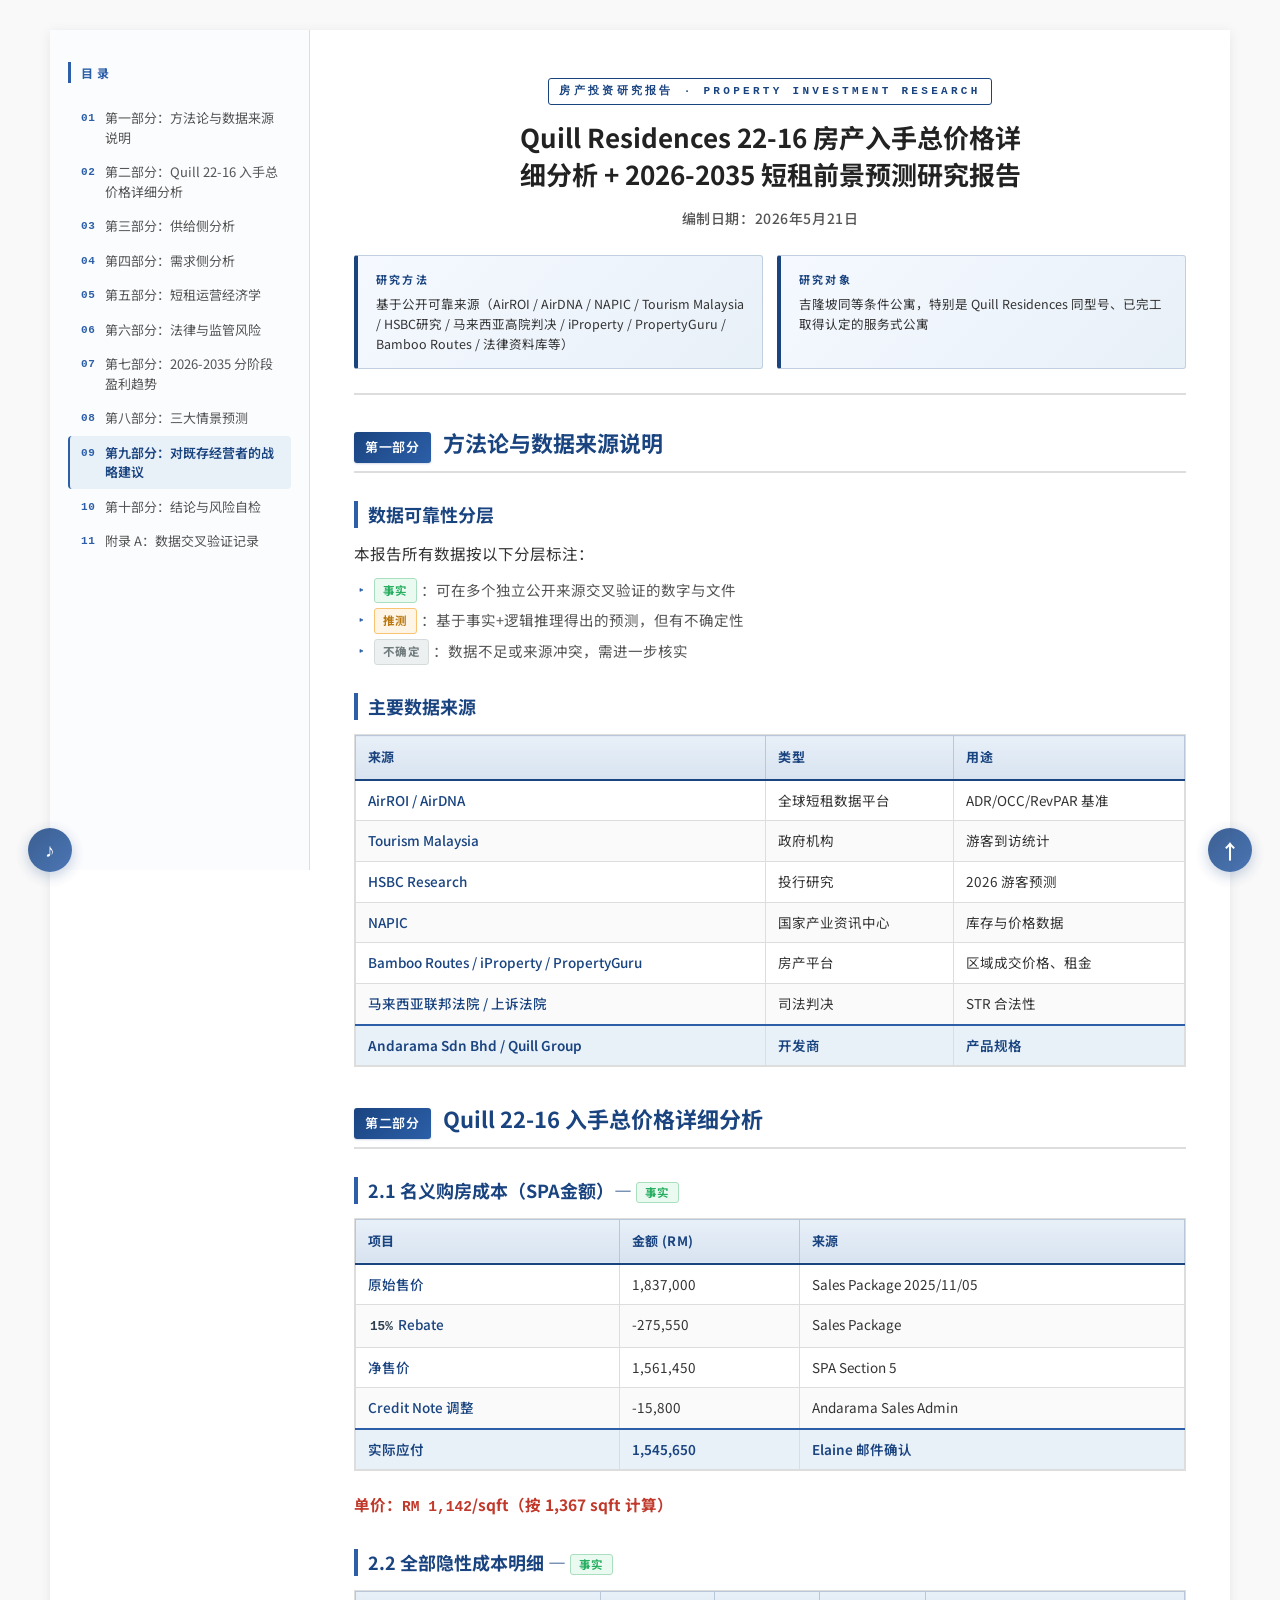
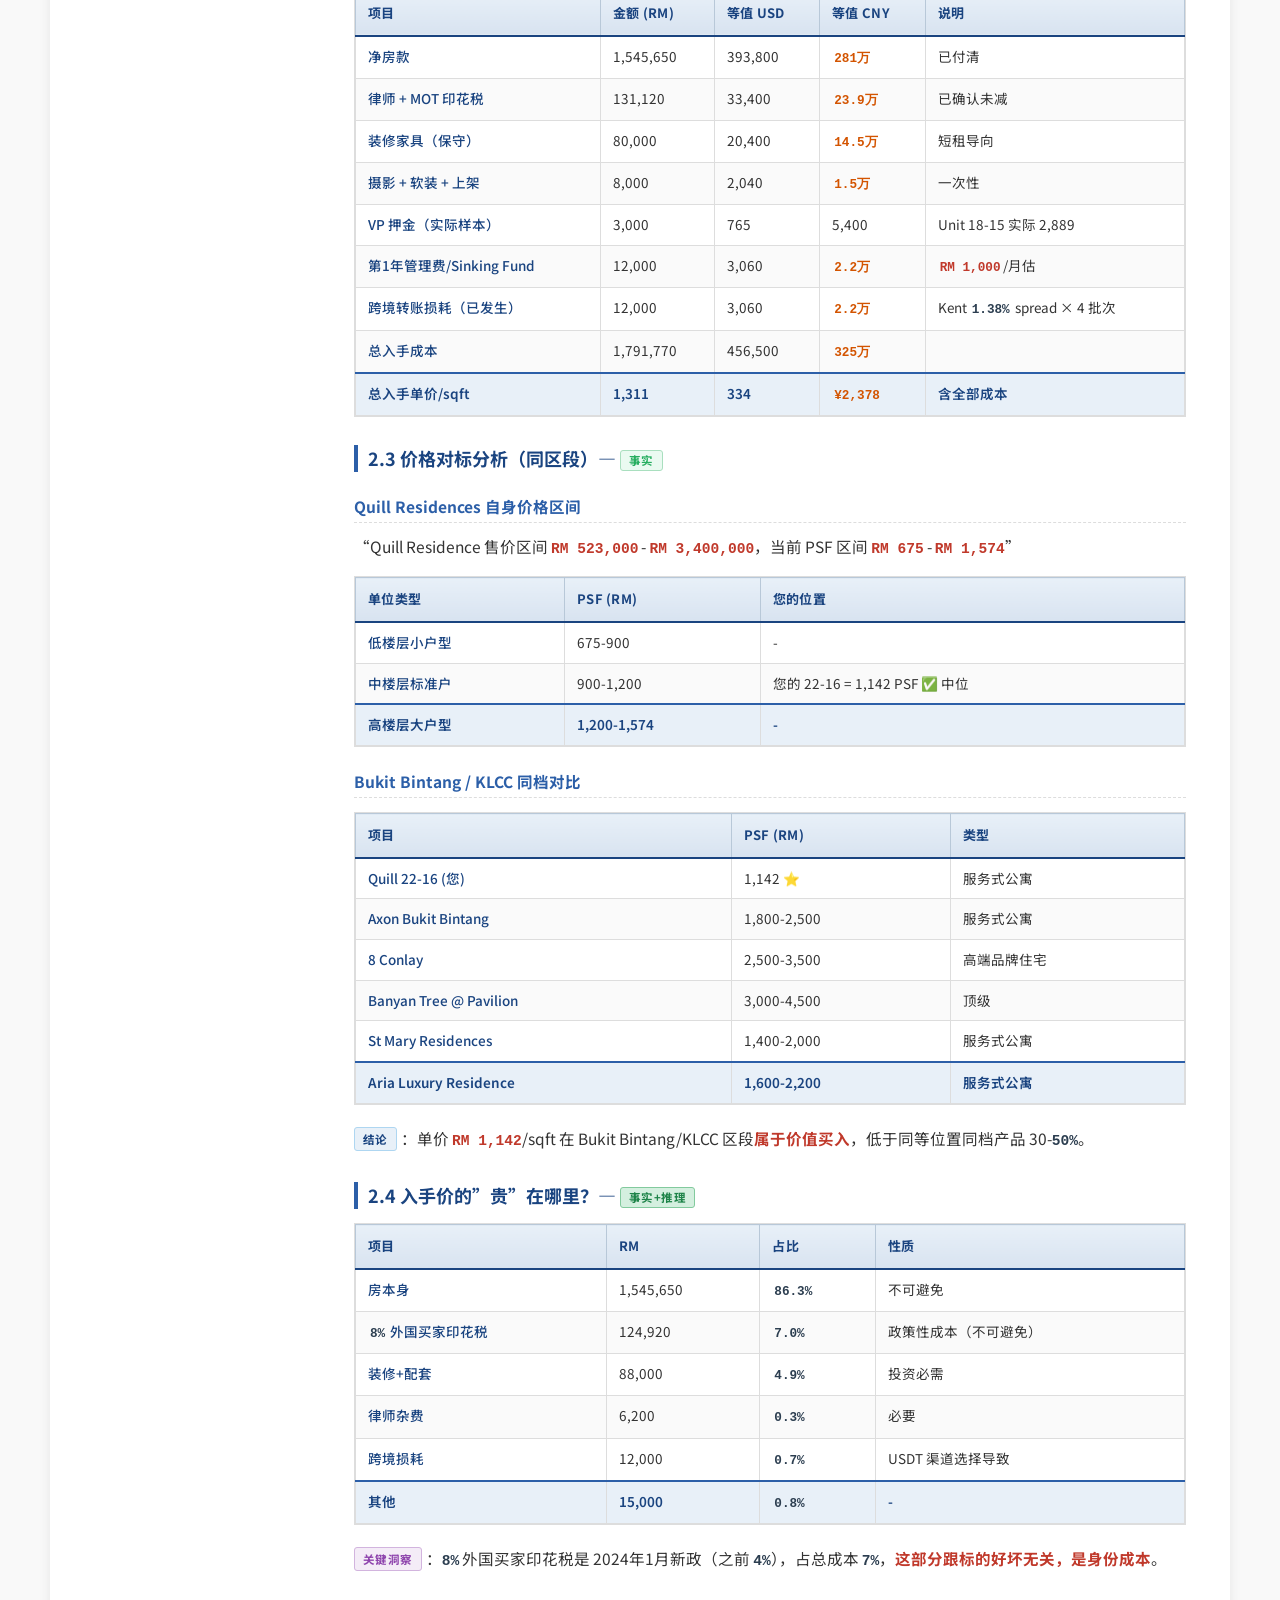
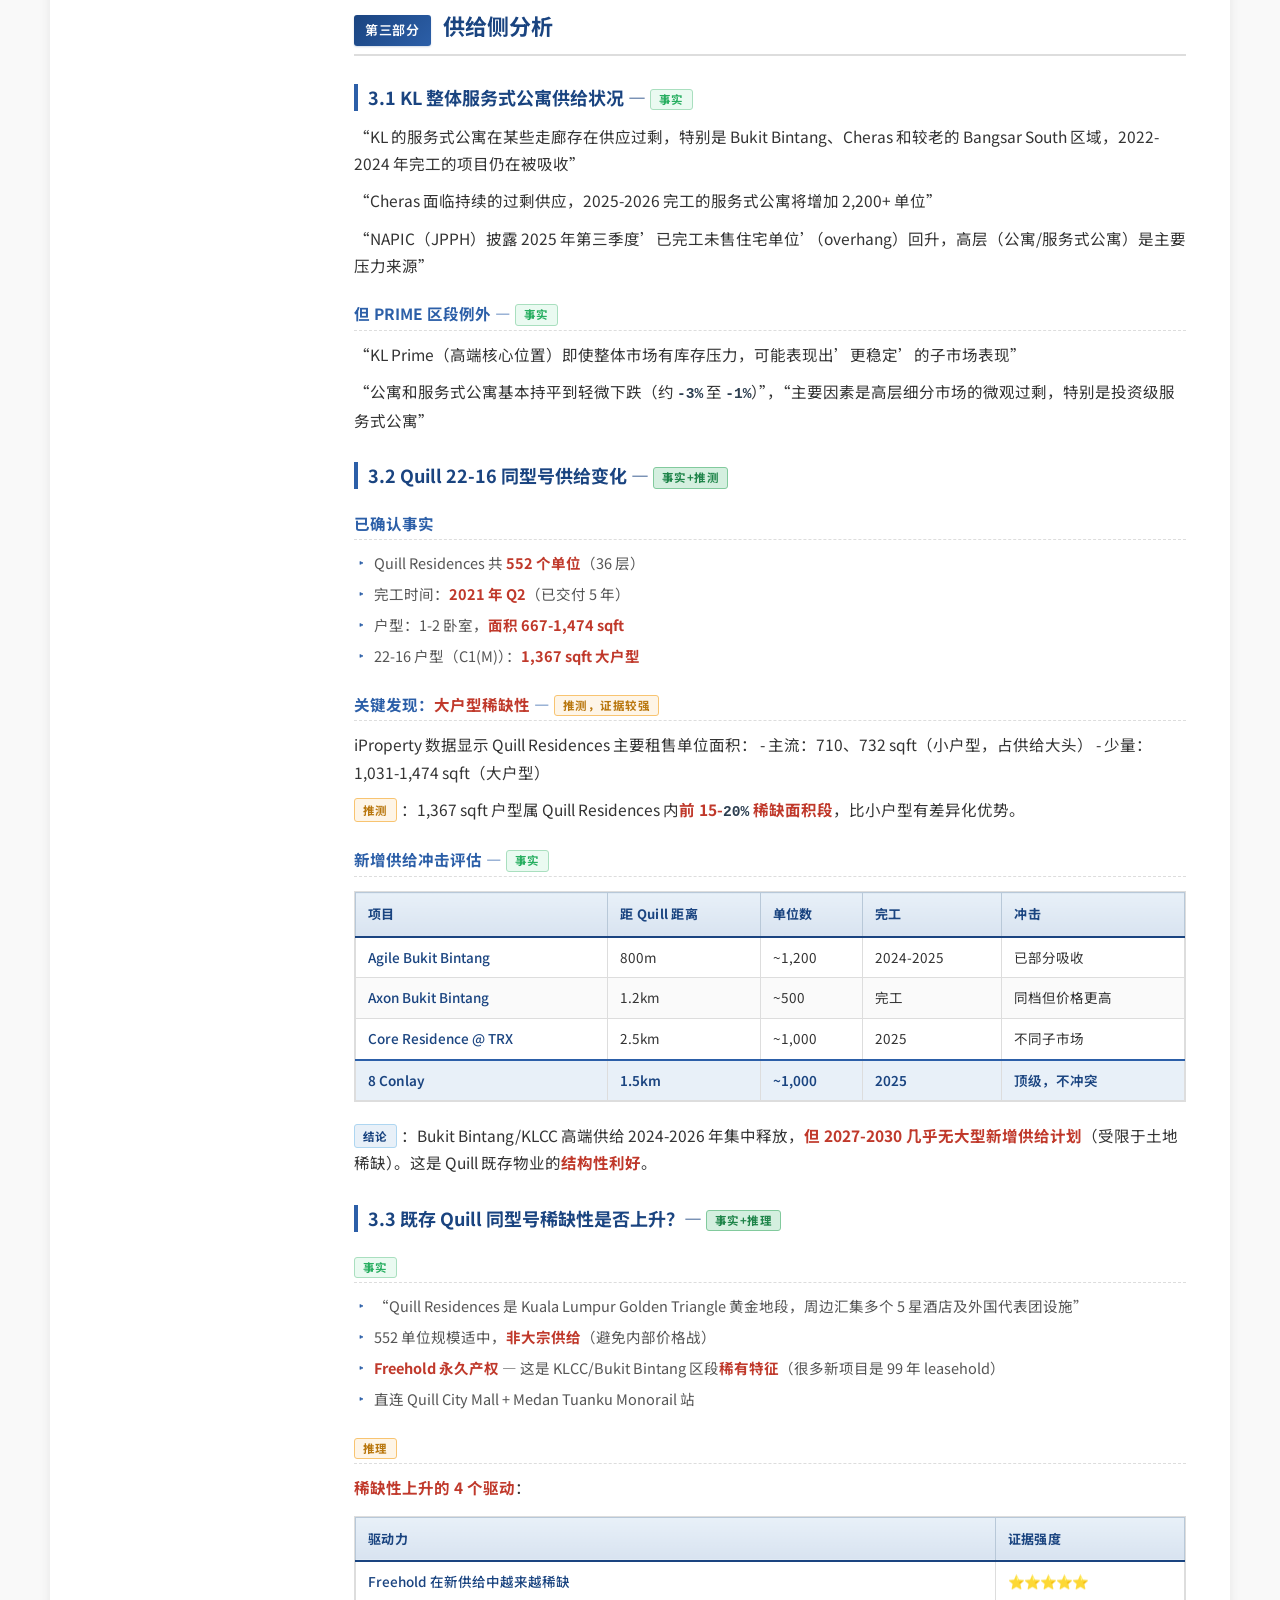
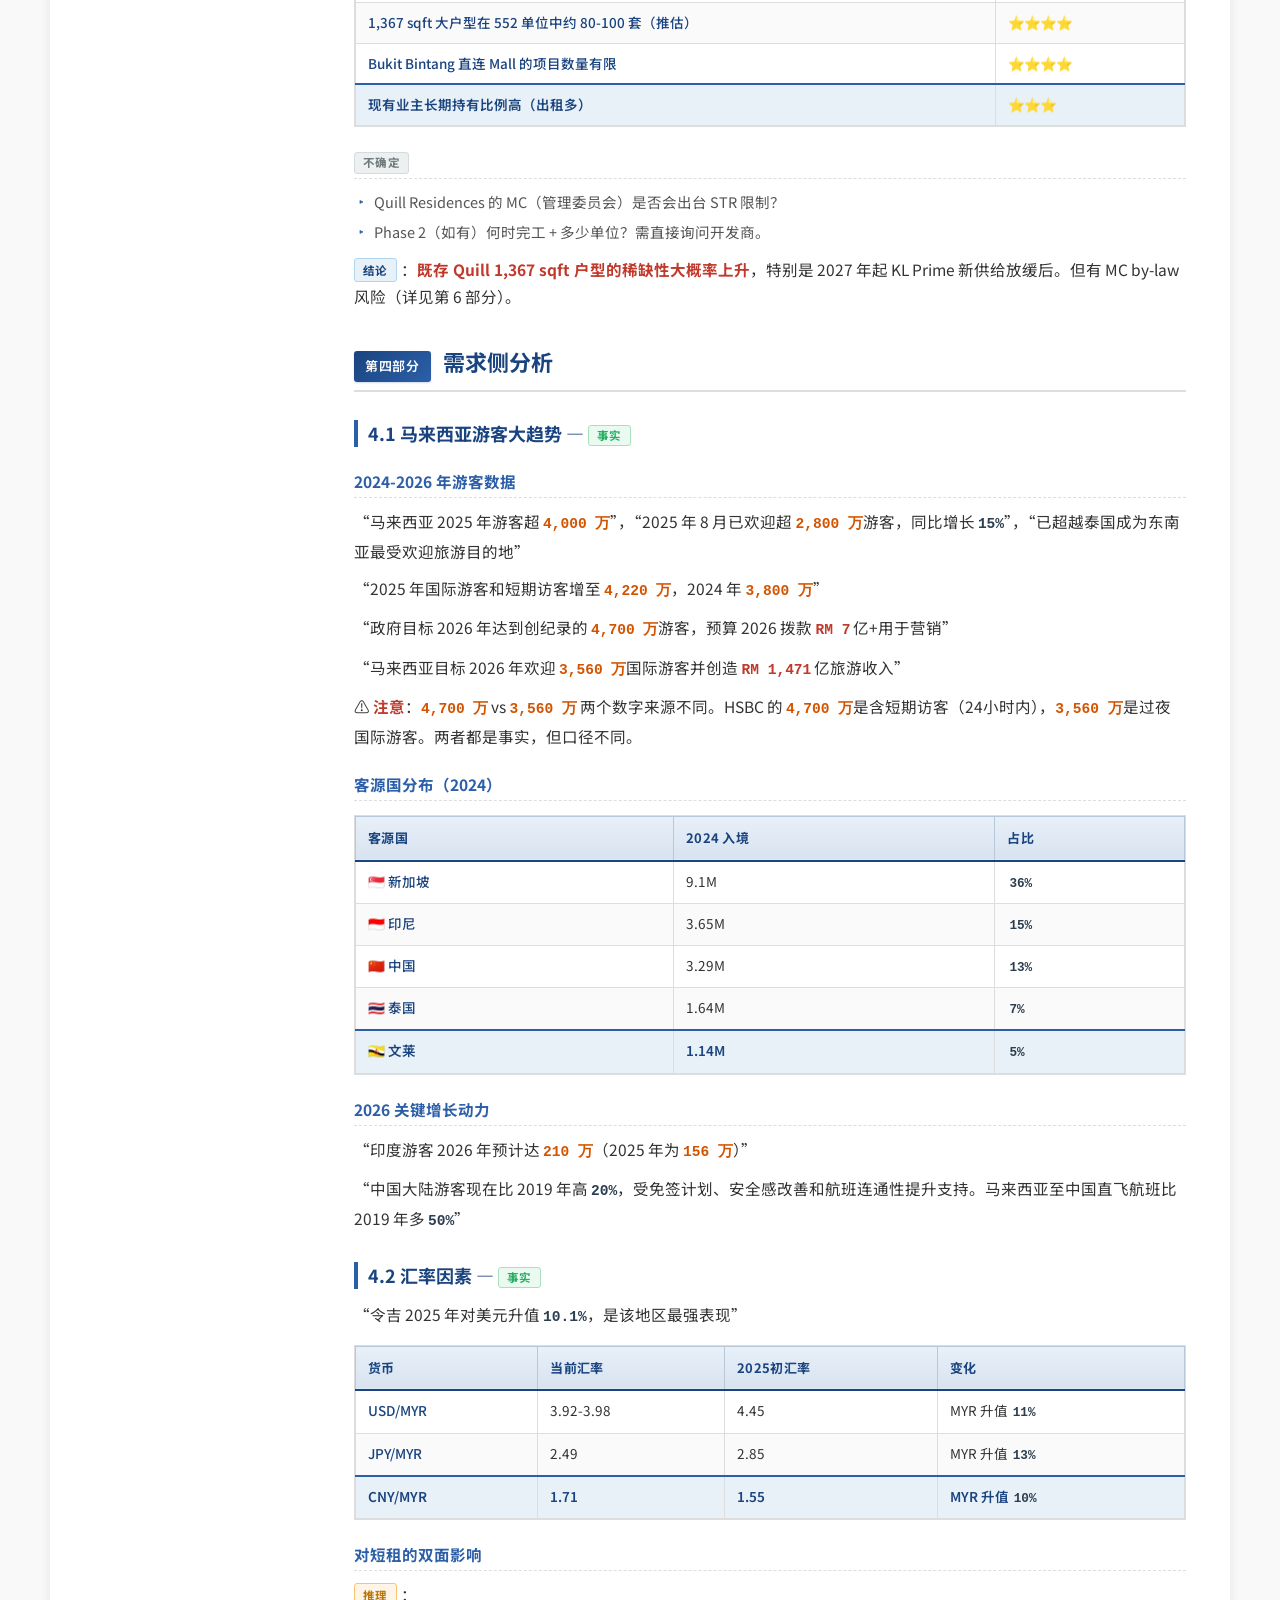
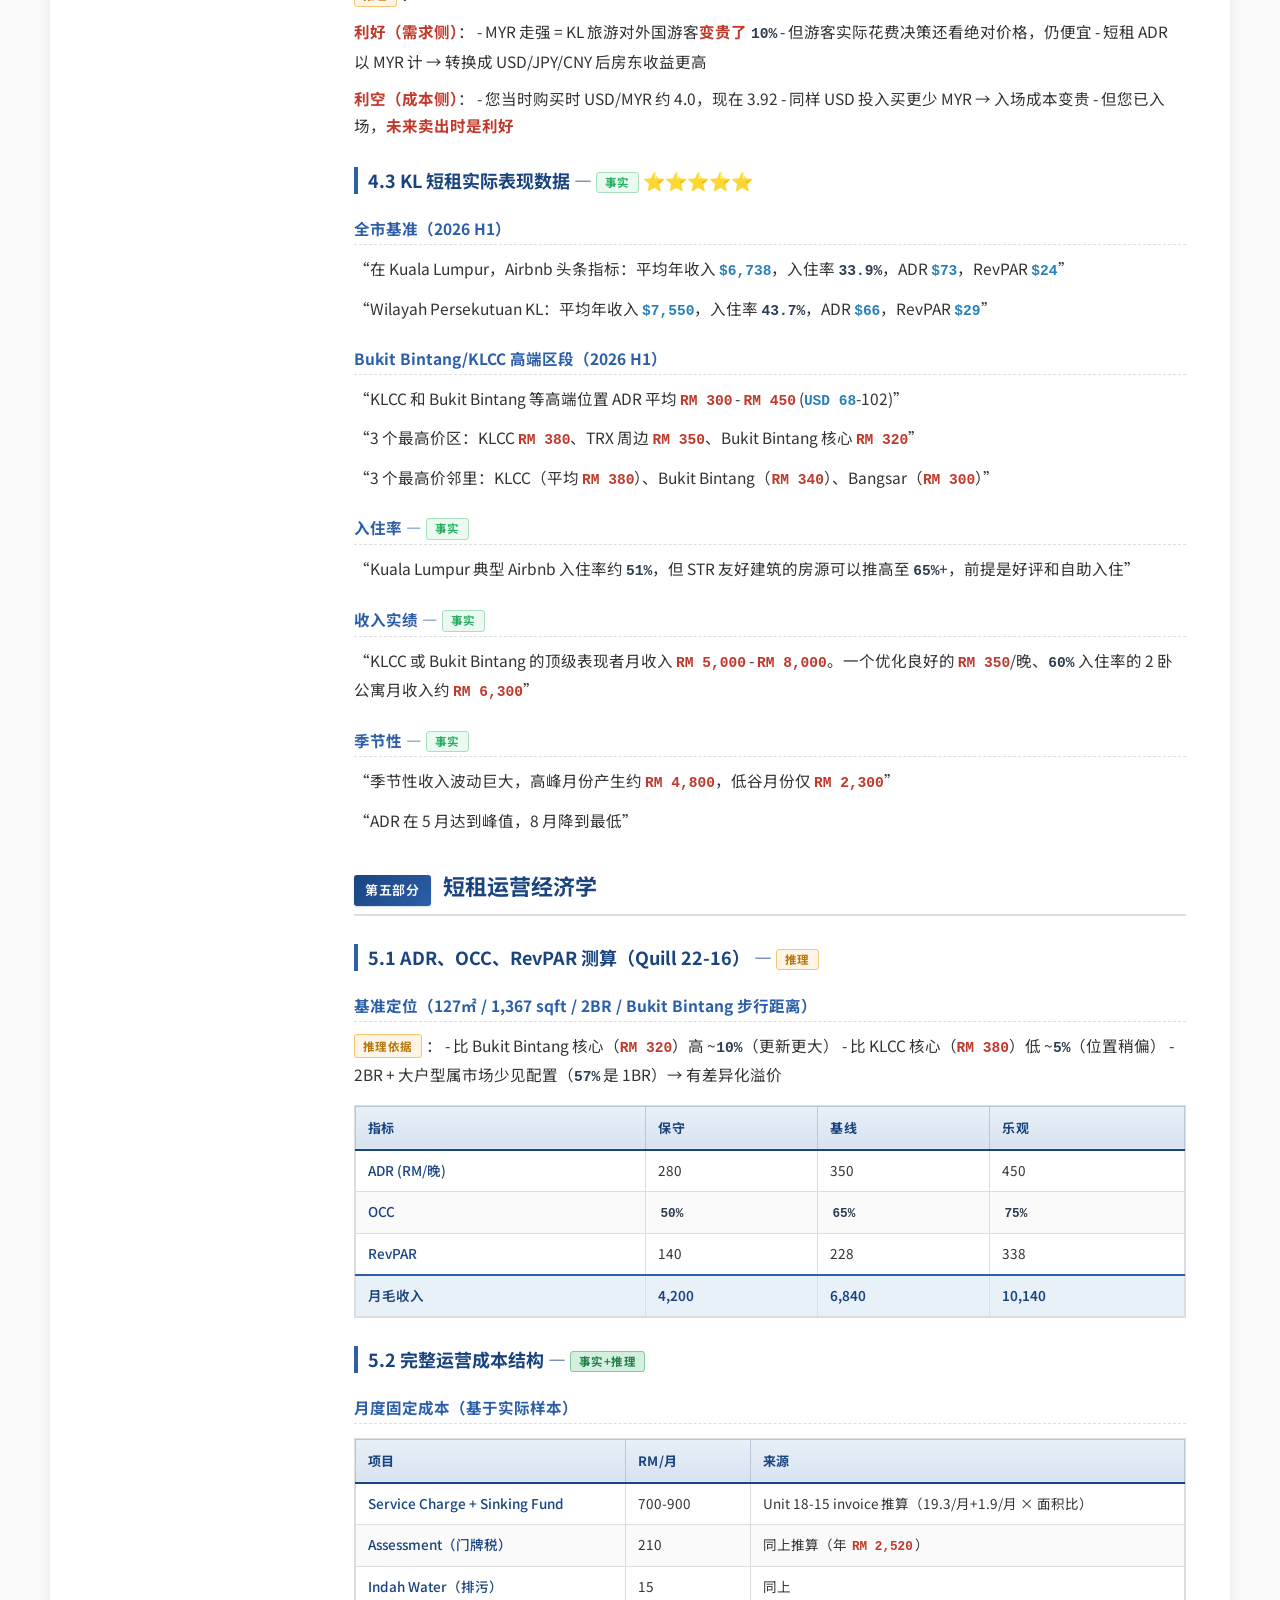
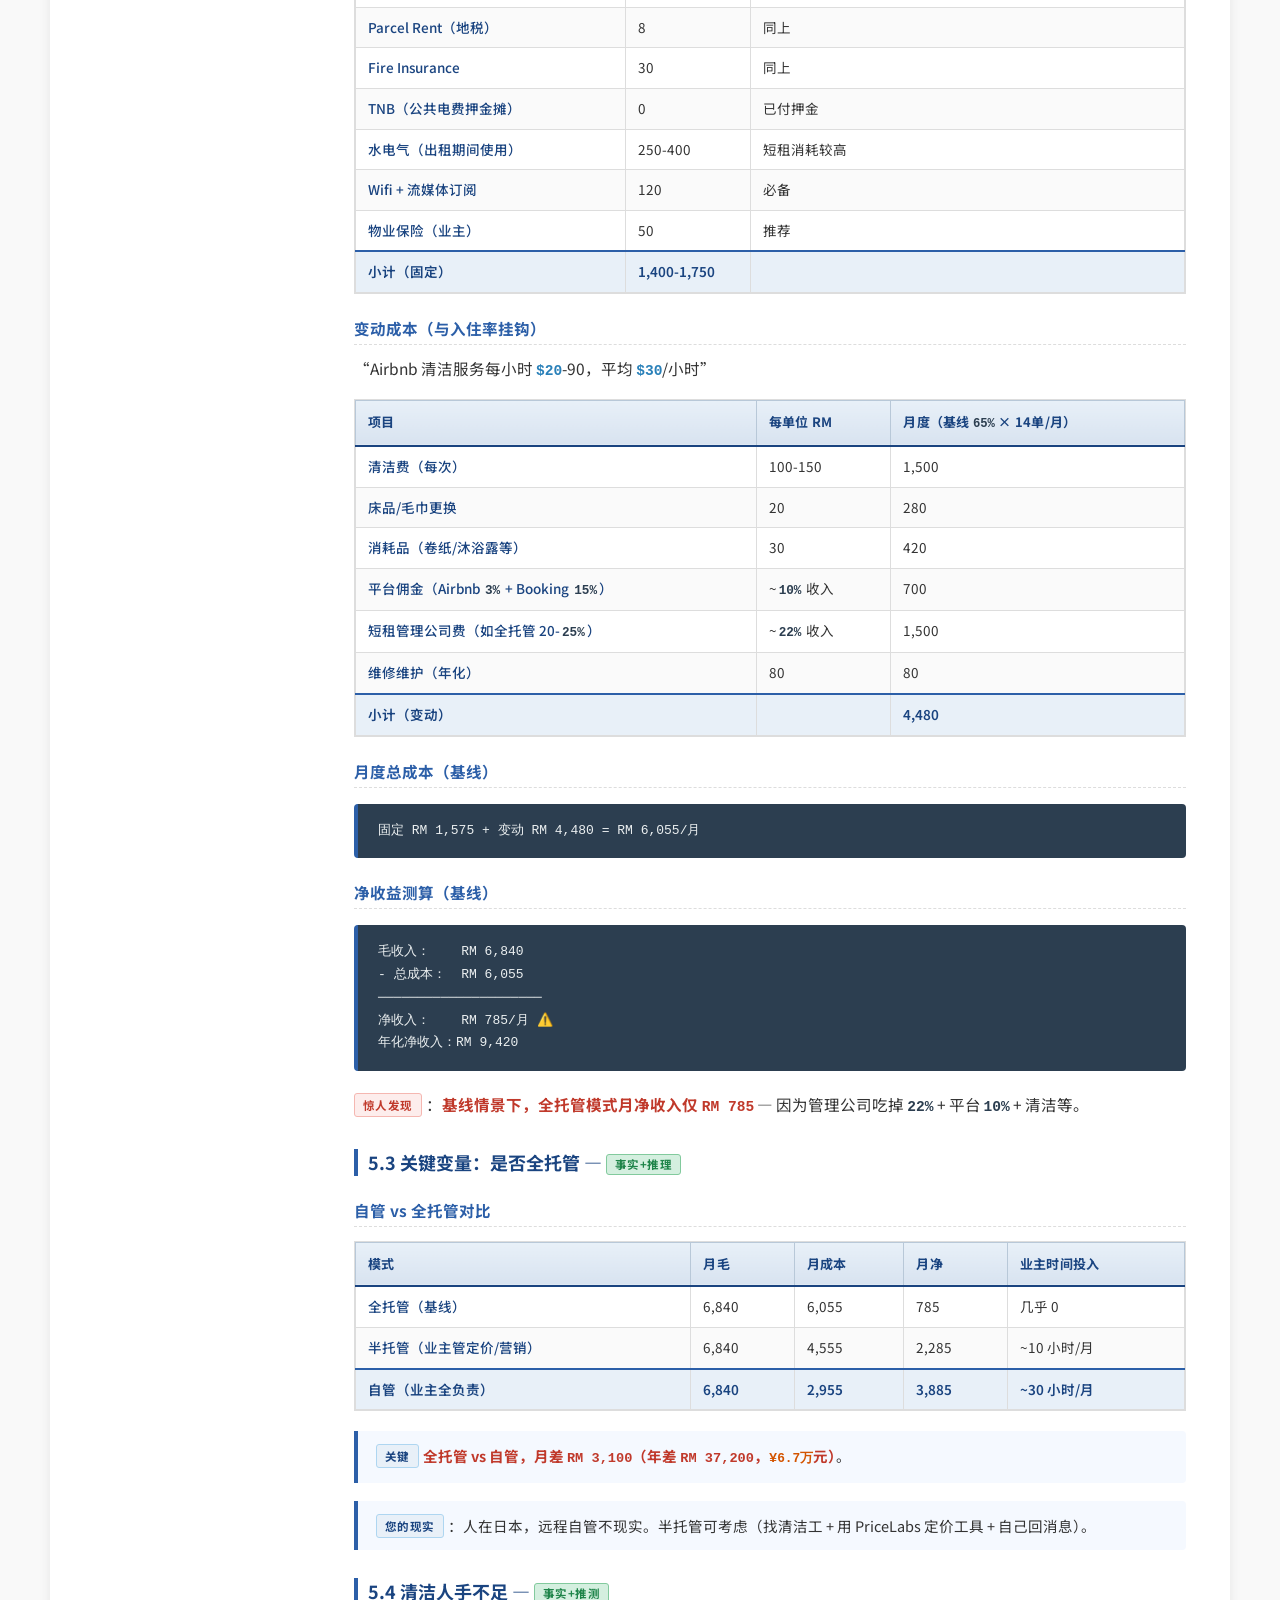
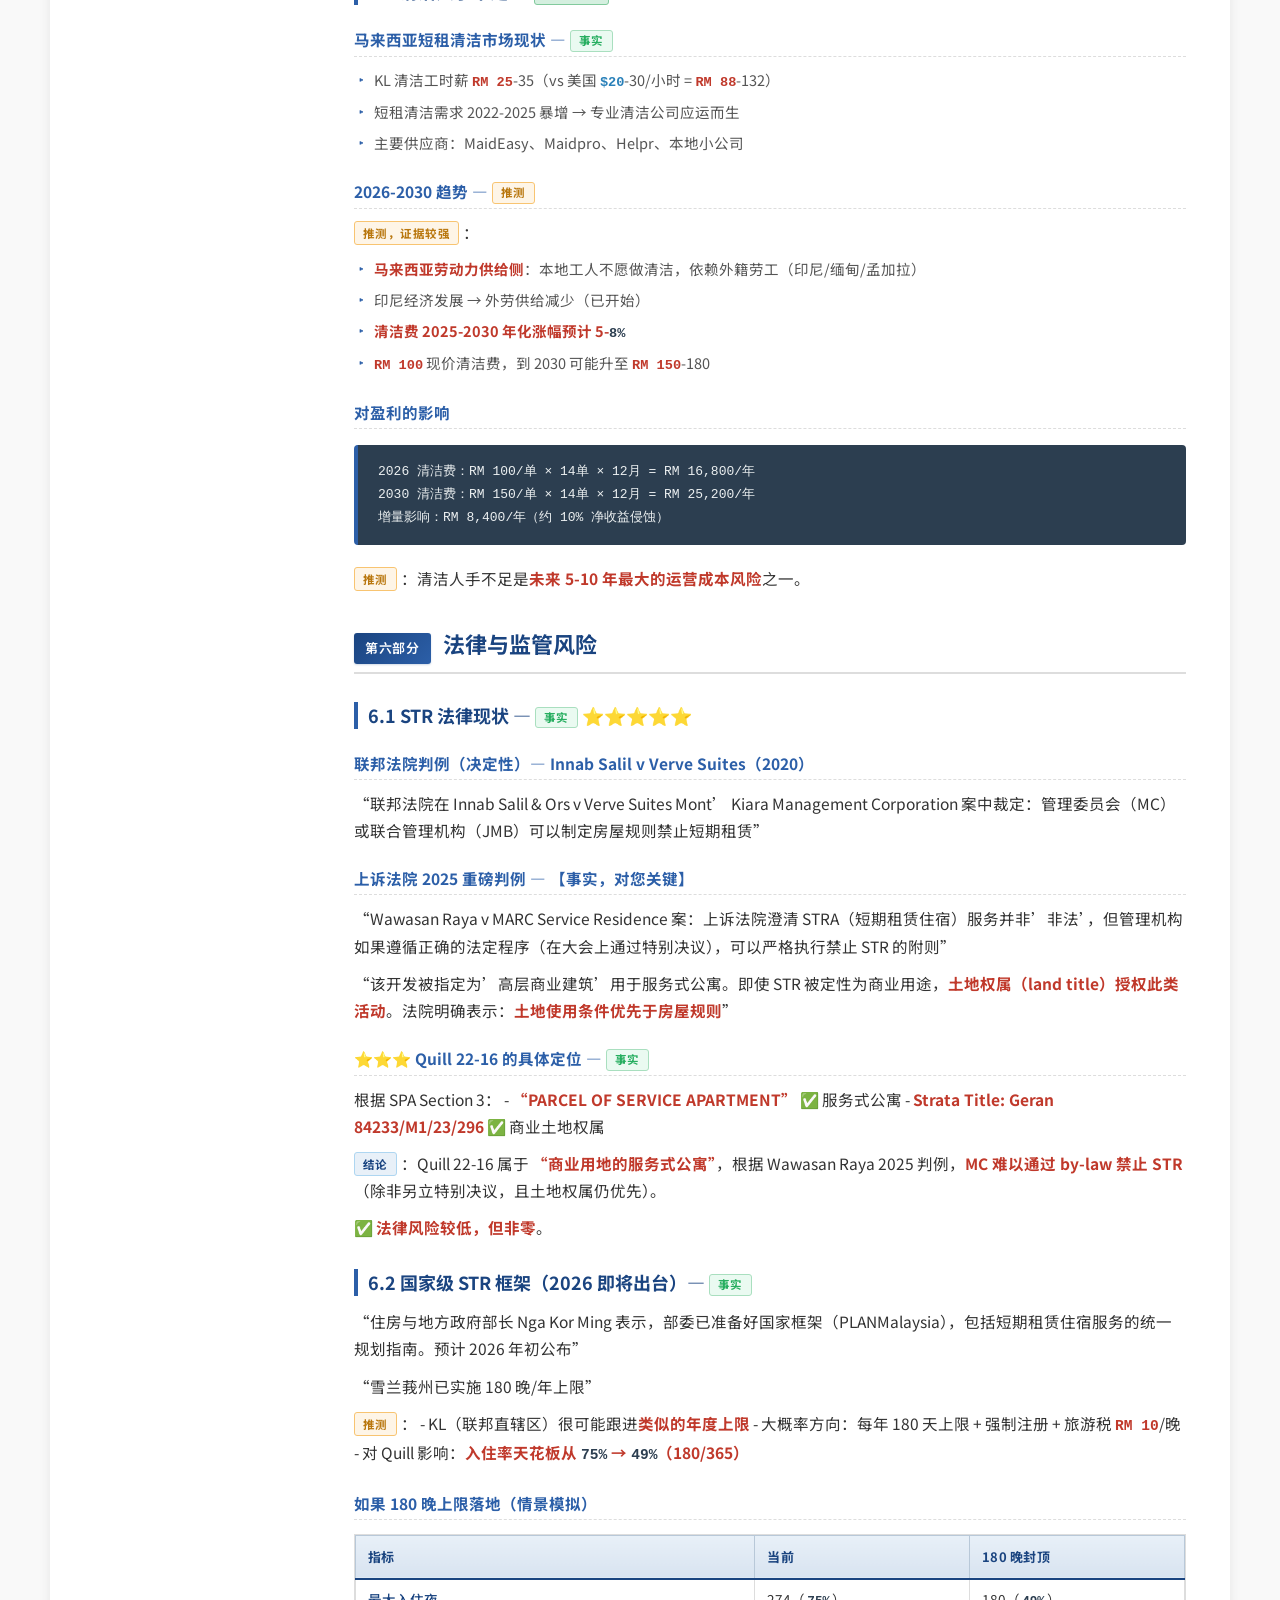
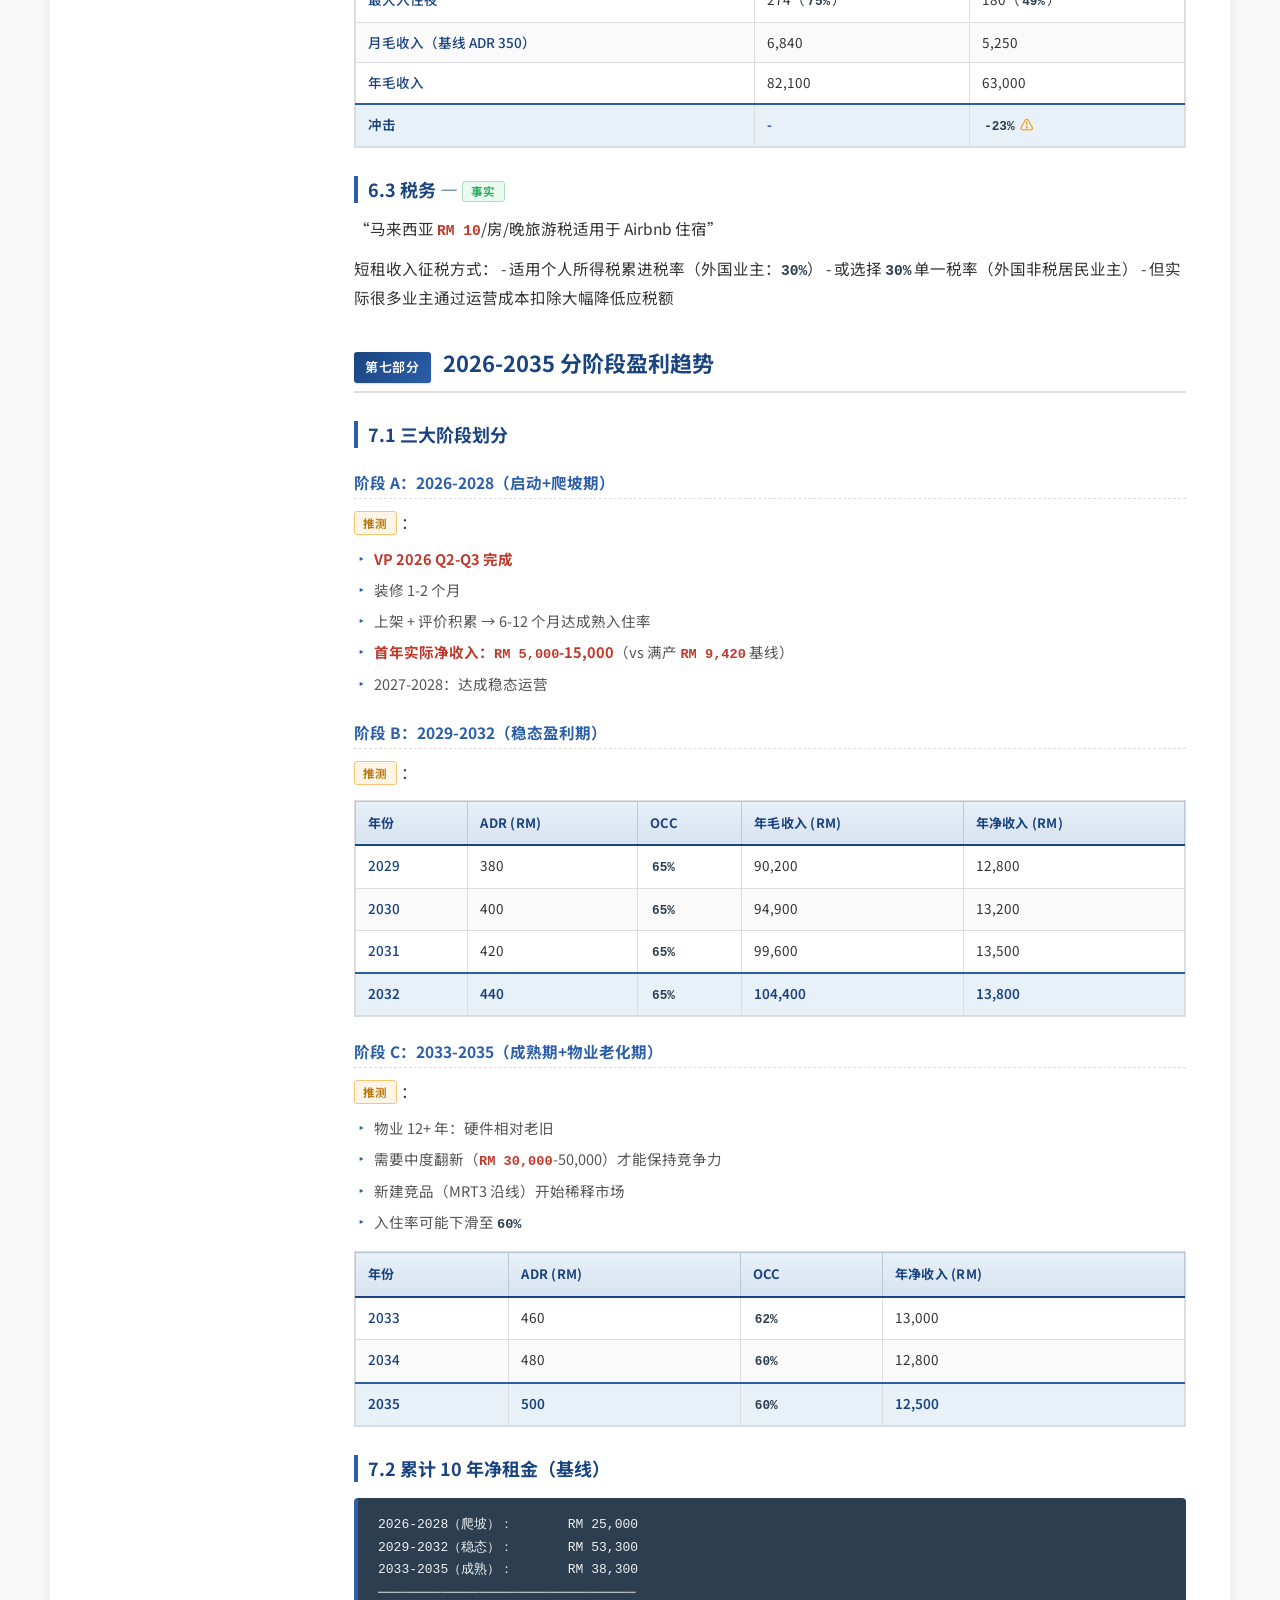
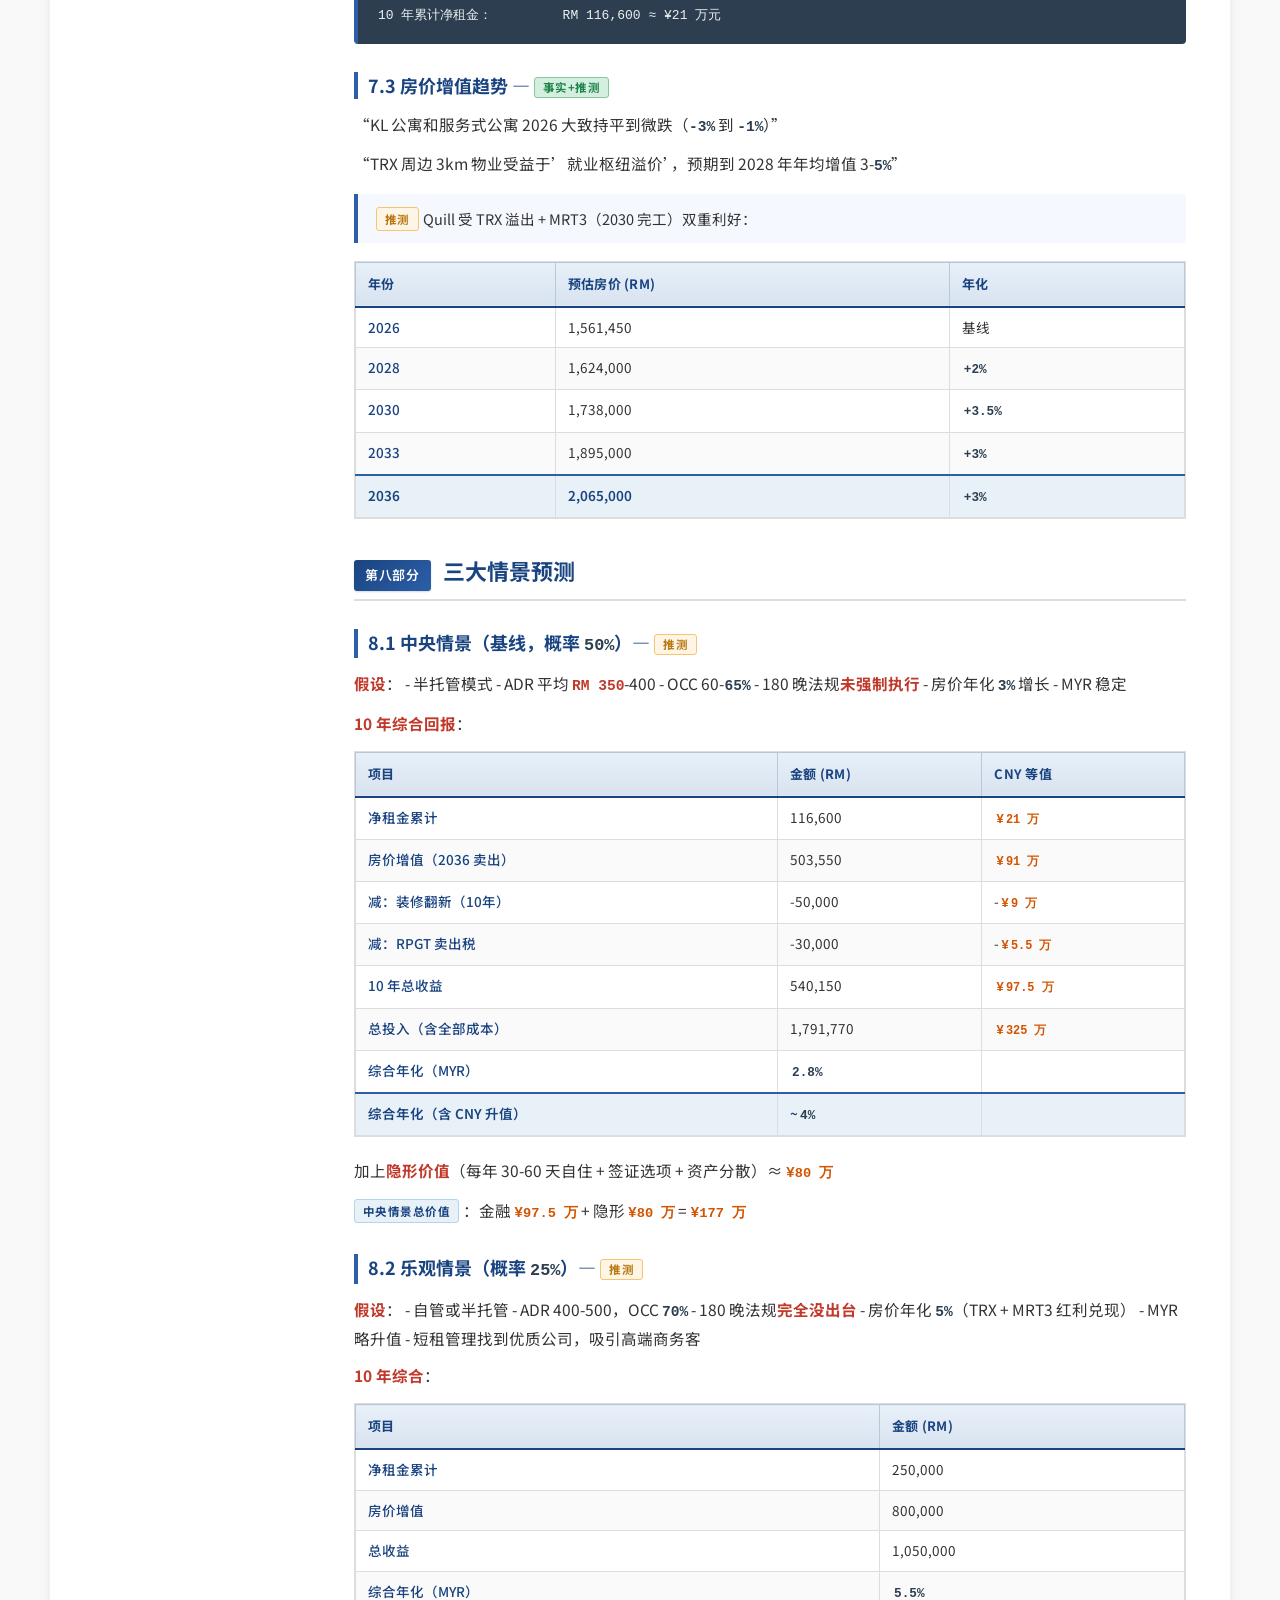
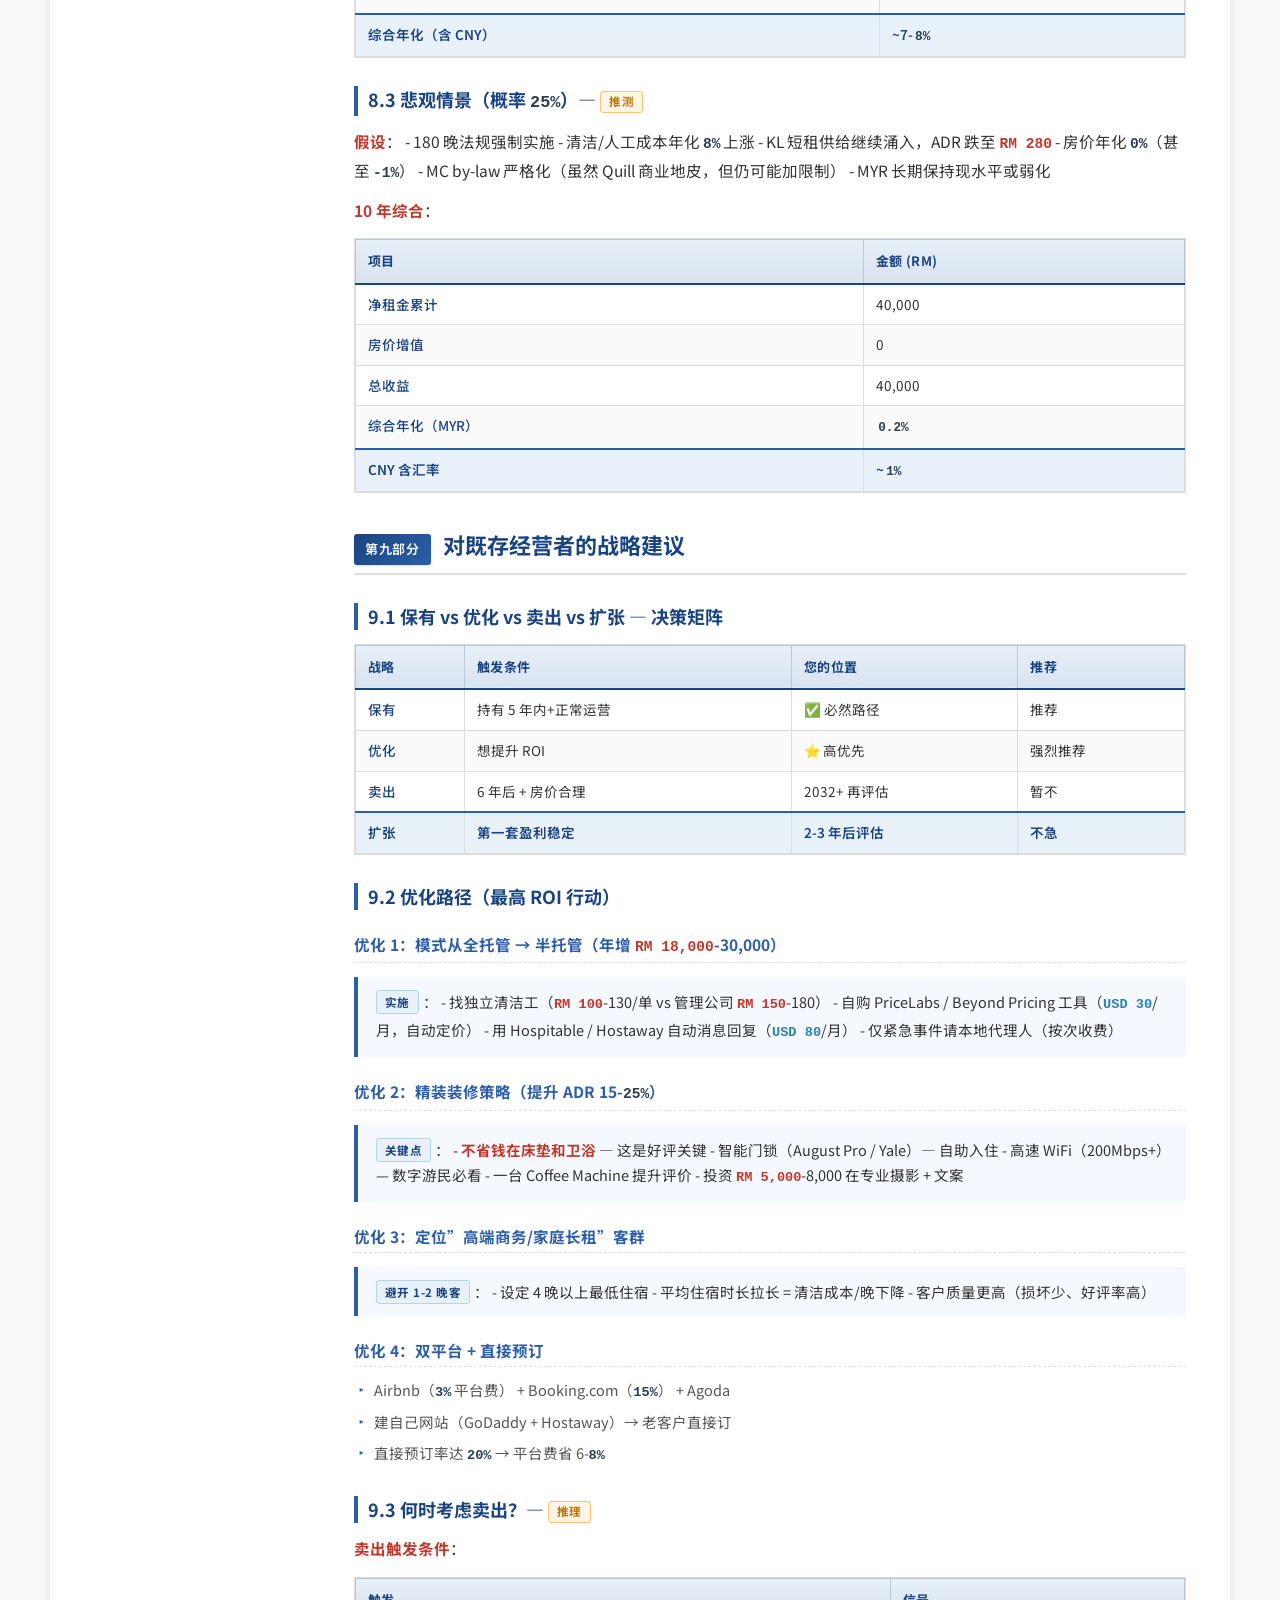
==== commit 667ff583: "Add background music with floating play/pause toggle Adds a looping <audio> element and a fixed circ" ====
--- a/index.html
+++ b/index.html
@@ -40,6 +40,10 @@
   </main>
 </div>
 <a href="#top" class="back-to-top" aria-label="回到顶部" title="回到顶部">↑</a>
+<audio id="bgm" src="bgm.mp3" loop preload="auto"></audio>
+<button id="music-toggle" class="music-toggle paused" type="button" aria-label="背景音乐" title="播放背景音乐">
+  <span class="music-icon" aria-hidden="true">♪</span>
+</button>
 <script src="app.js"></script>
 </body>
 </html>
--- a/styles.css
+++ b/styles.css
@@ -605,6 +605,52 @@
 }
 @media print { .back-to-top { display: none; } }
 
+/* ========= Background music button ========= */
+.music-toggle {
+  position: fixed;
+  bottom: 28px;
+  left: 28px;
+  width: 44px;
+  height: 44px;
+  padding: 0;
+  background: linear-gradient(135deg, var(--blue-deep) 0%, var(--blue) 100%);
+  color: #fff;
+  border: none;
+  border-radius: 50%;
+  display: flex;
+  align-items: center;
+  justify-content: center;
+  cursor: pointer;
+  box-shadow: 0 4px 14px rgba(26, 68, 128, 0.3);
+  transition: opacity 0.2s ease, transform 0.2s ease, box-shadow 0.2s ease;
+  z-index: 999;
+  opacity: 0.85;
+}
+.music-toggle:hover {
+  opacity: 1;
+  transform: translateY(-3px);
+  box-shadow: 0 6px 18px rgba(26, 68, 128, 0.4);
+}
+.music-toggle.paused {
+  opacity: 0.55;
+}
+.music-toggle.paused:hover {
+  opacity: 0.9;
+}
+.music-icon {
+  font-size: 19px;
+  line-height: 1;
+  display: block;
+}
+.music-toggle.playing .music-icon {
+  animation: music-pulse 1.6s ease-in-out infinite;
+}
+@keyframes music-pulse {
+  0%, 100% { transform: scale(1); }
+  50% { transform: scale(1.2); }
+}
+@media print { .music-toggle { display: none; } }
+
 /* Scrollbar */
 .sidebar::-webkit-scrollbar { width: 5px; }
 .sidebar::-webkit-scrollbar-track { background: transparent; }
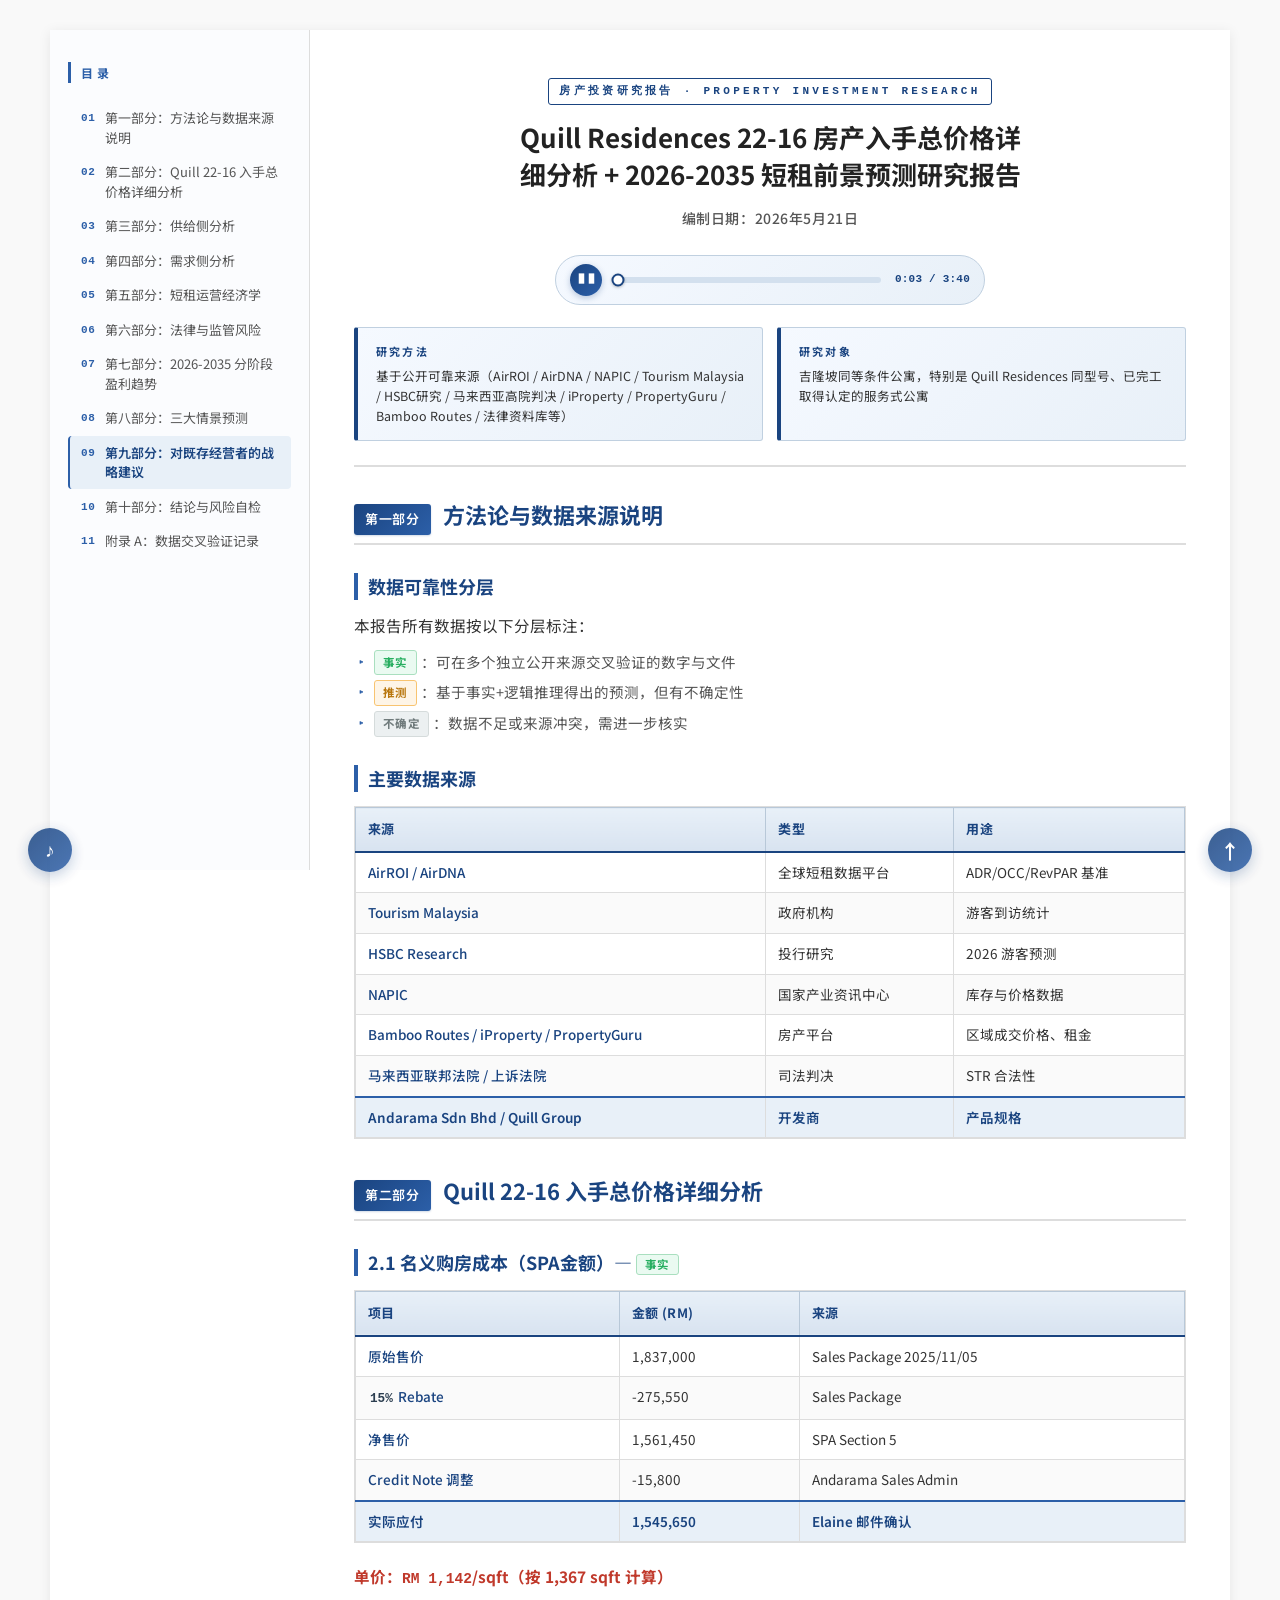
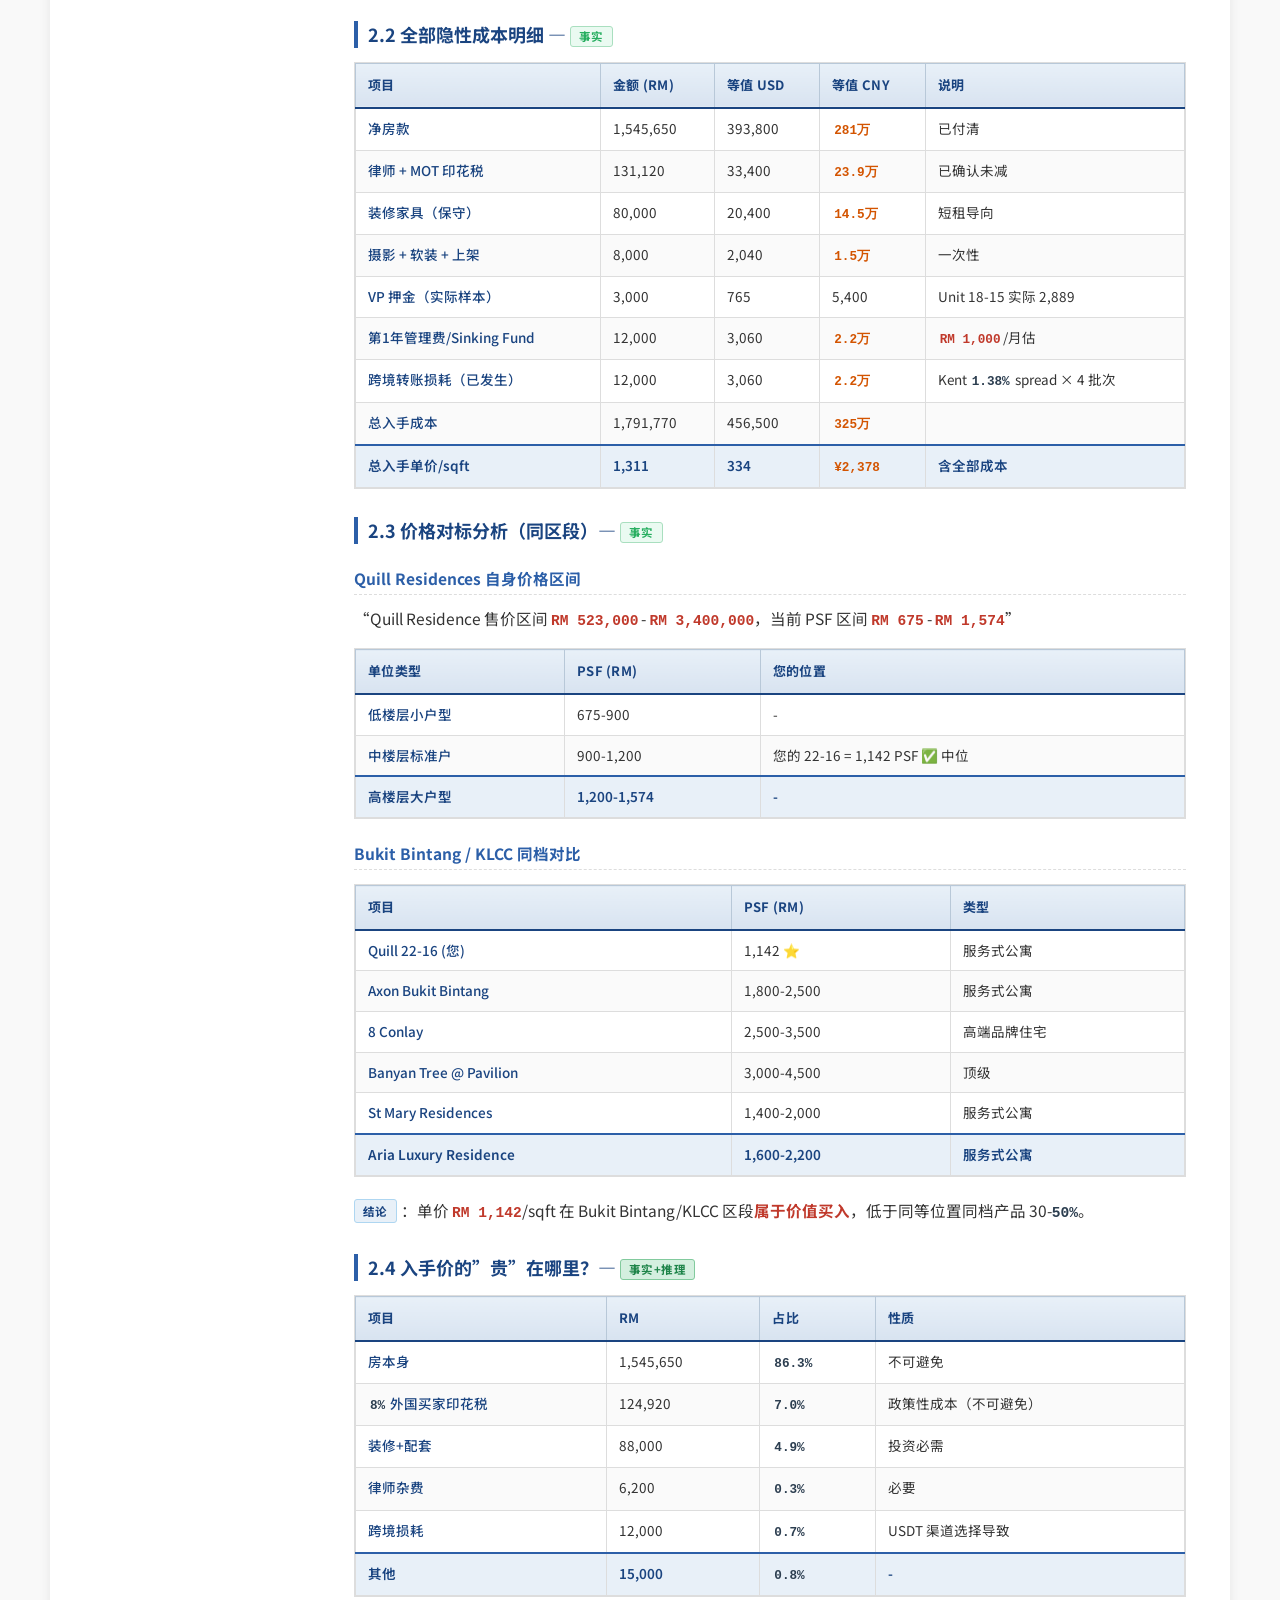
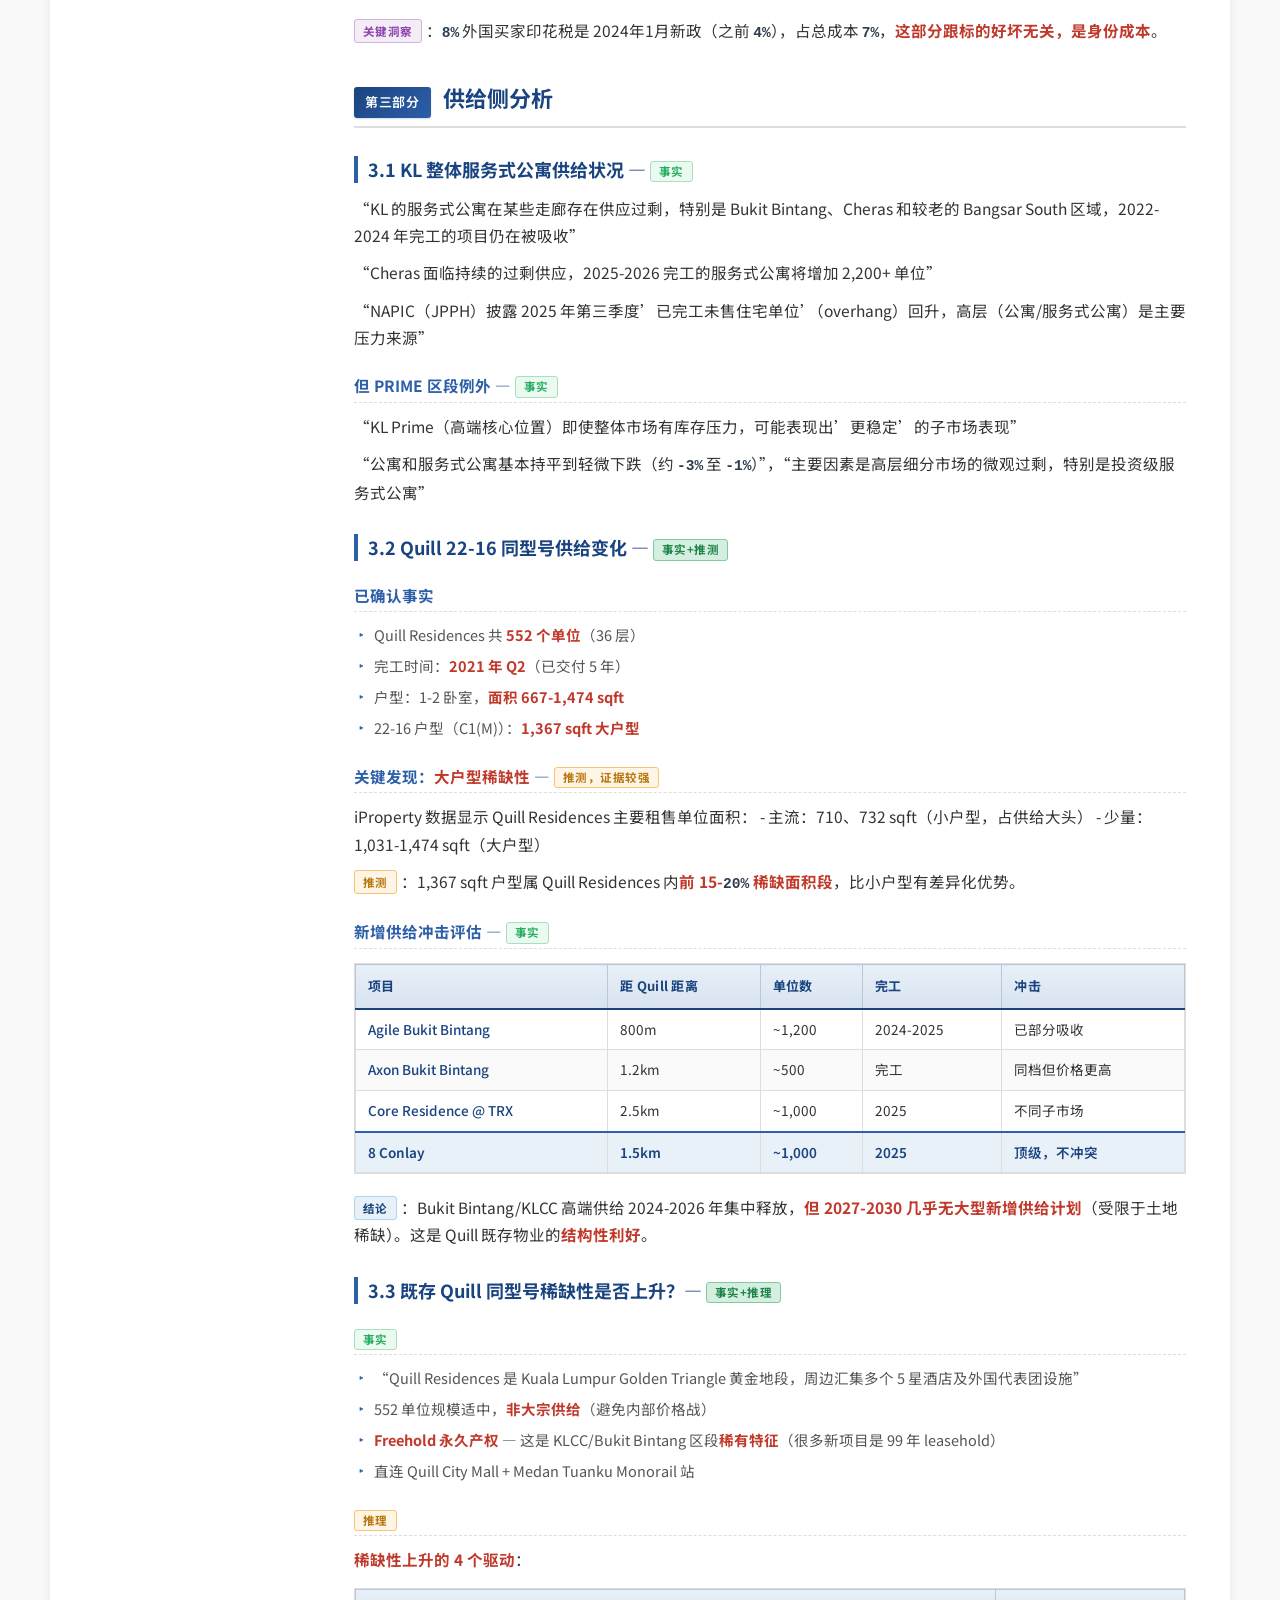
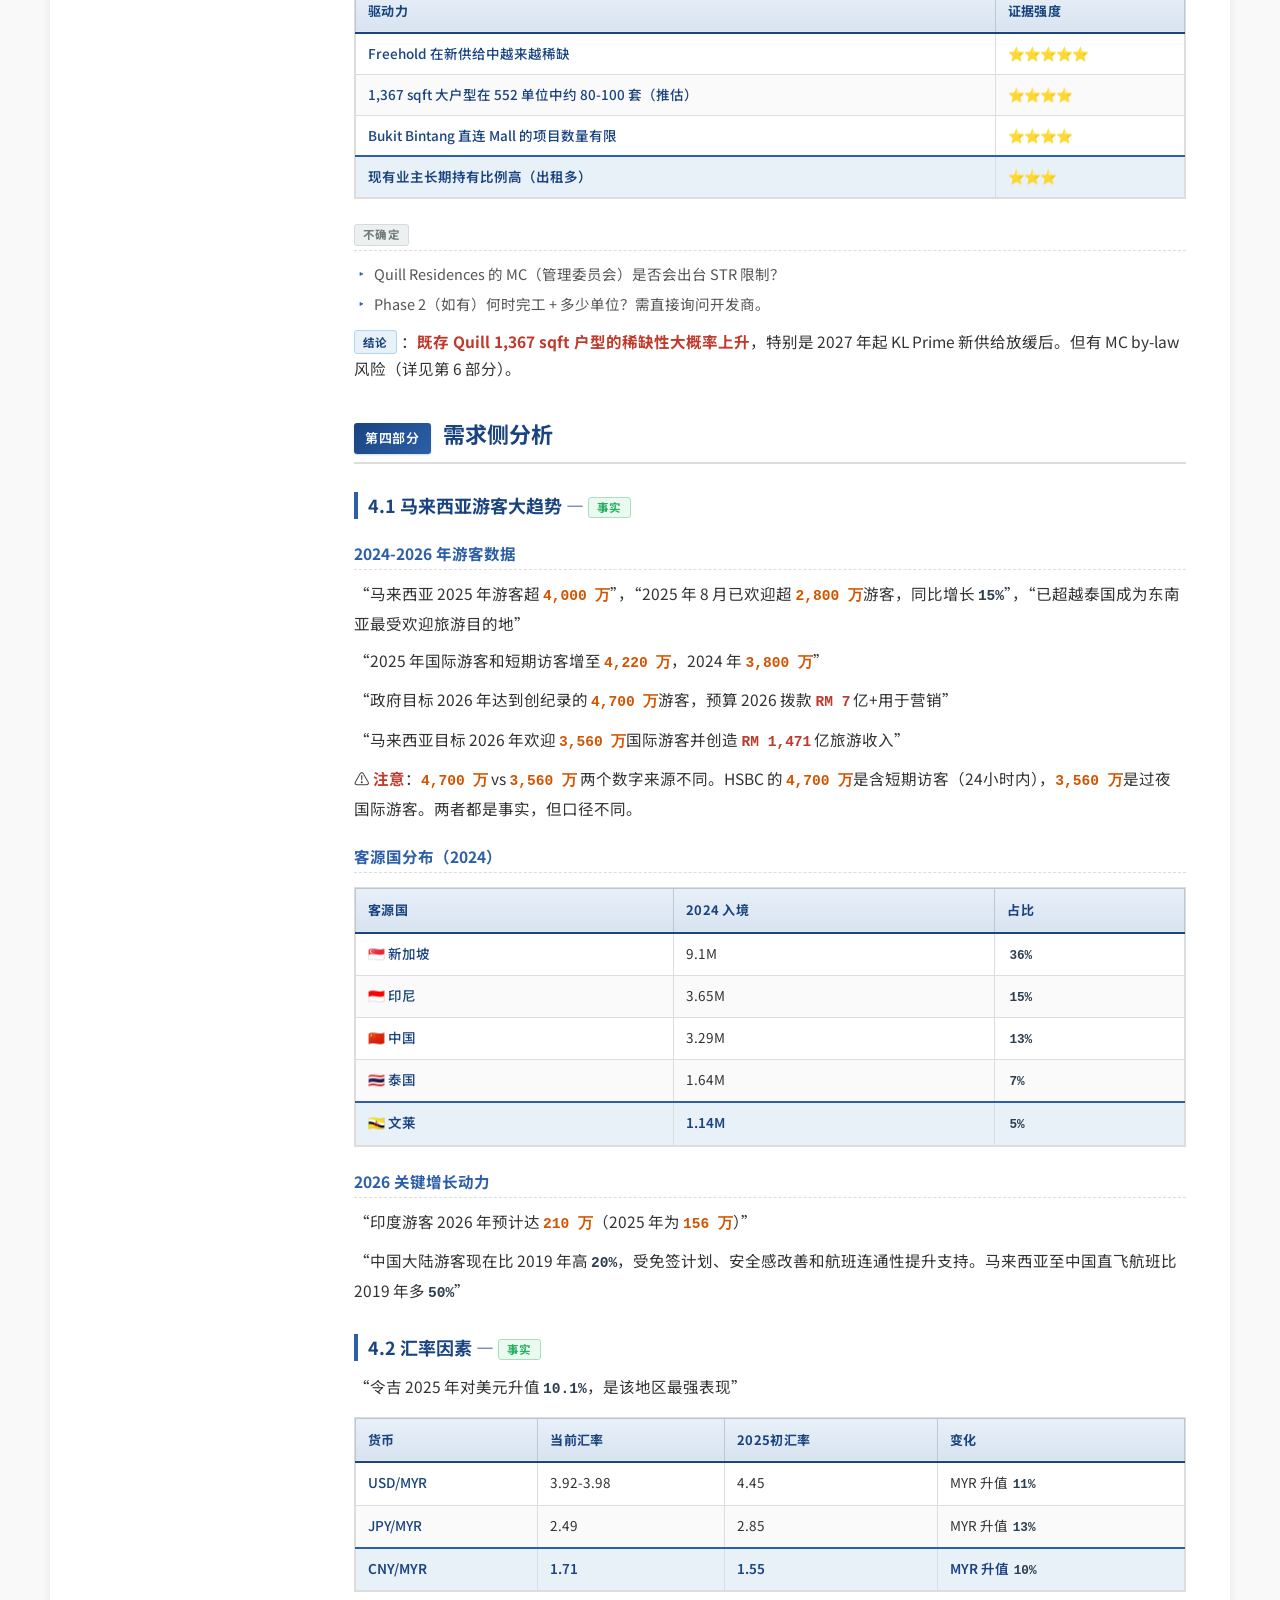
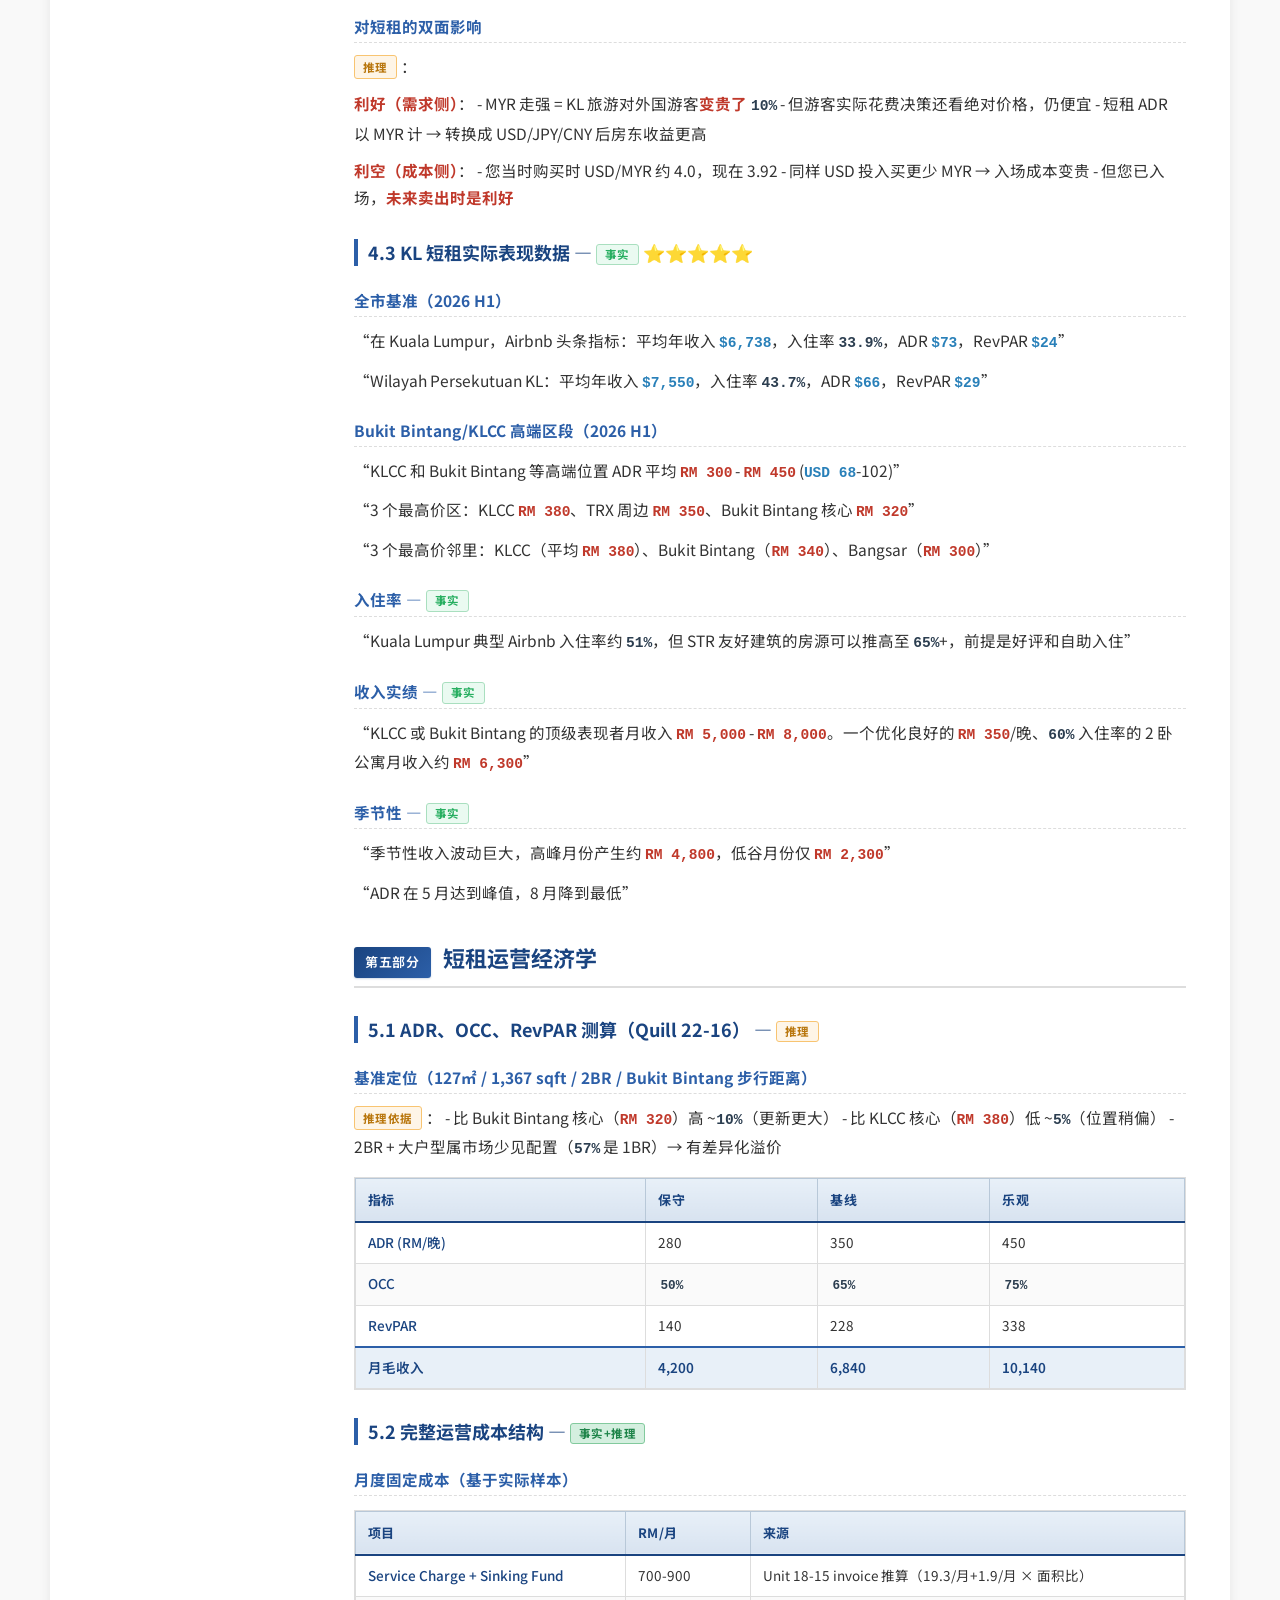
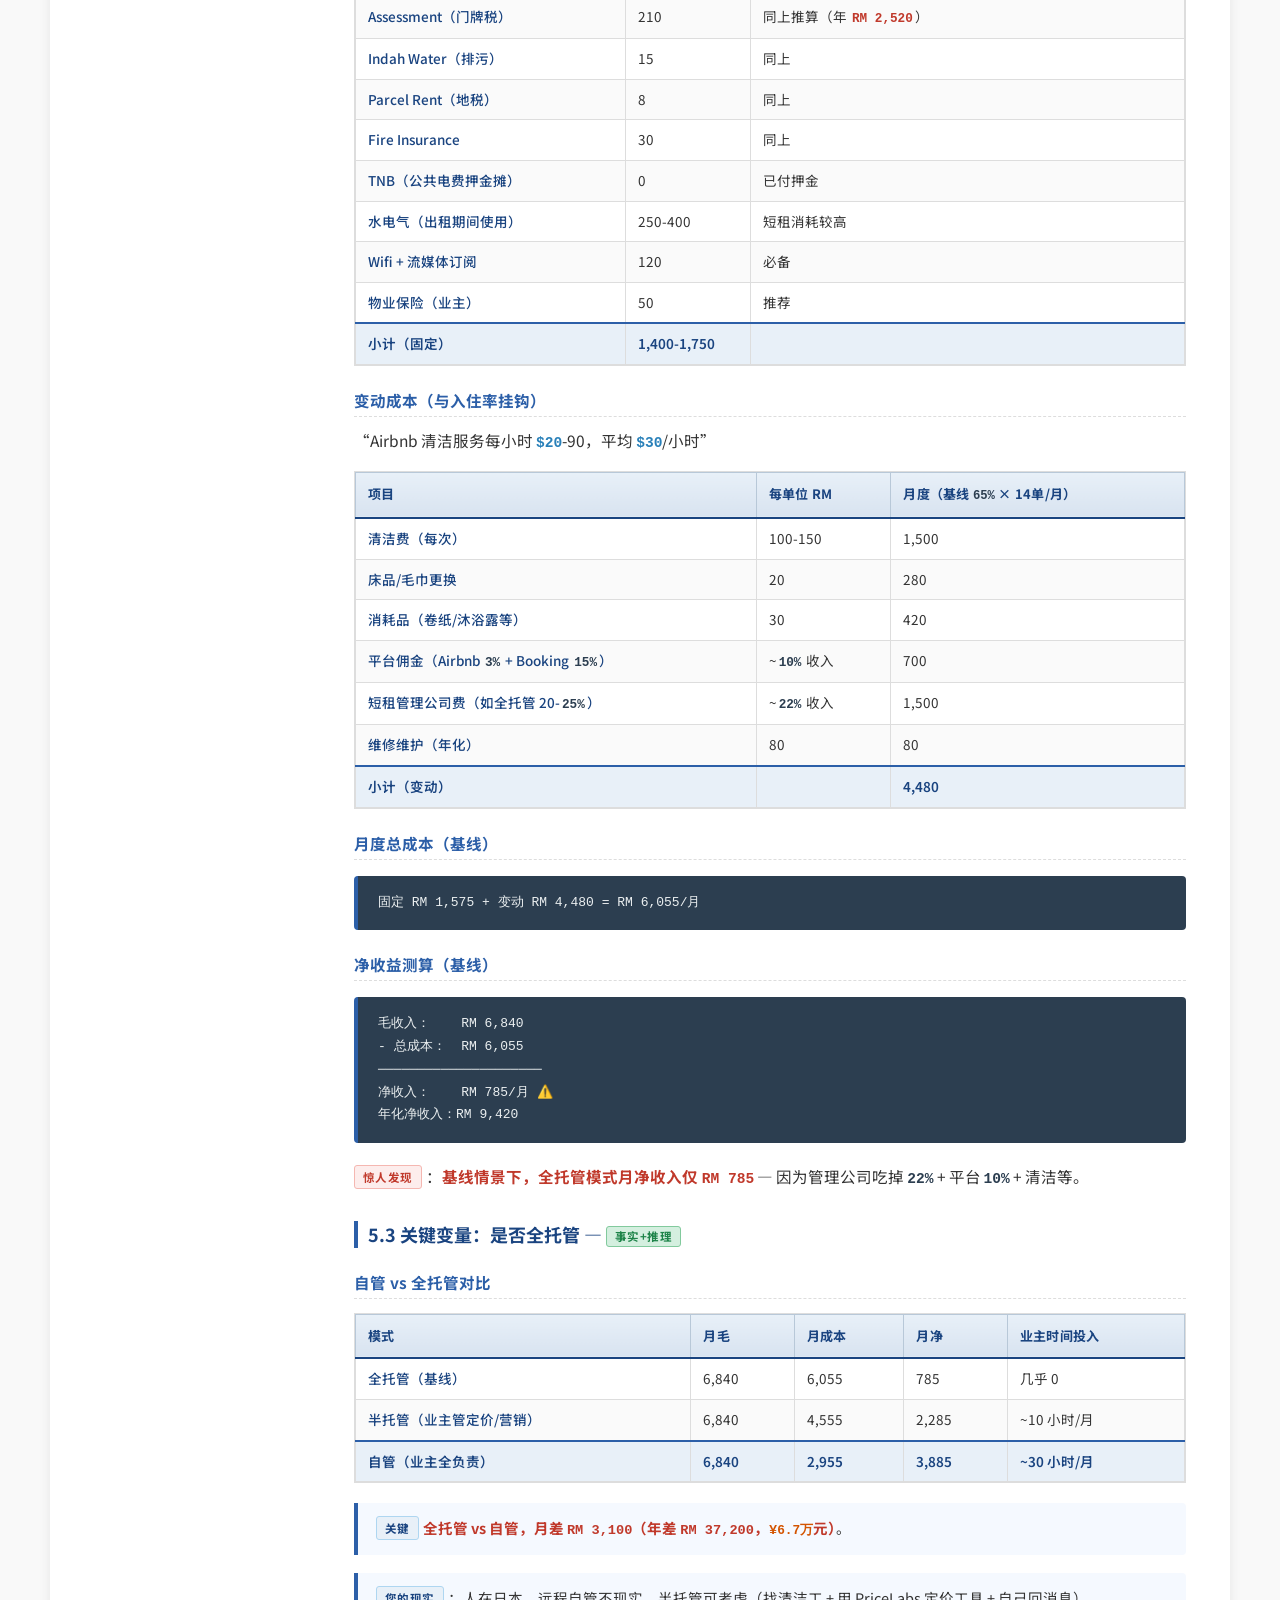
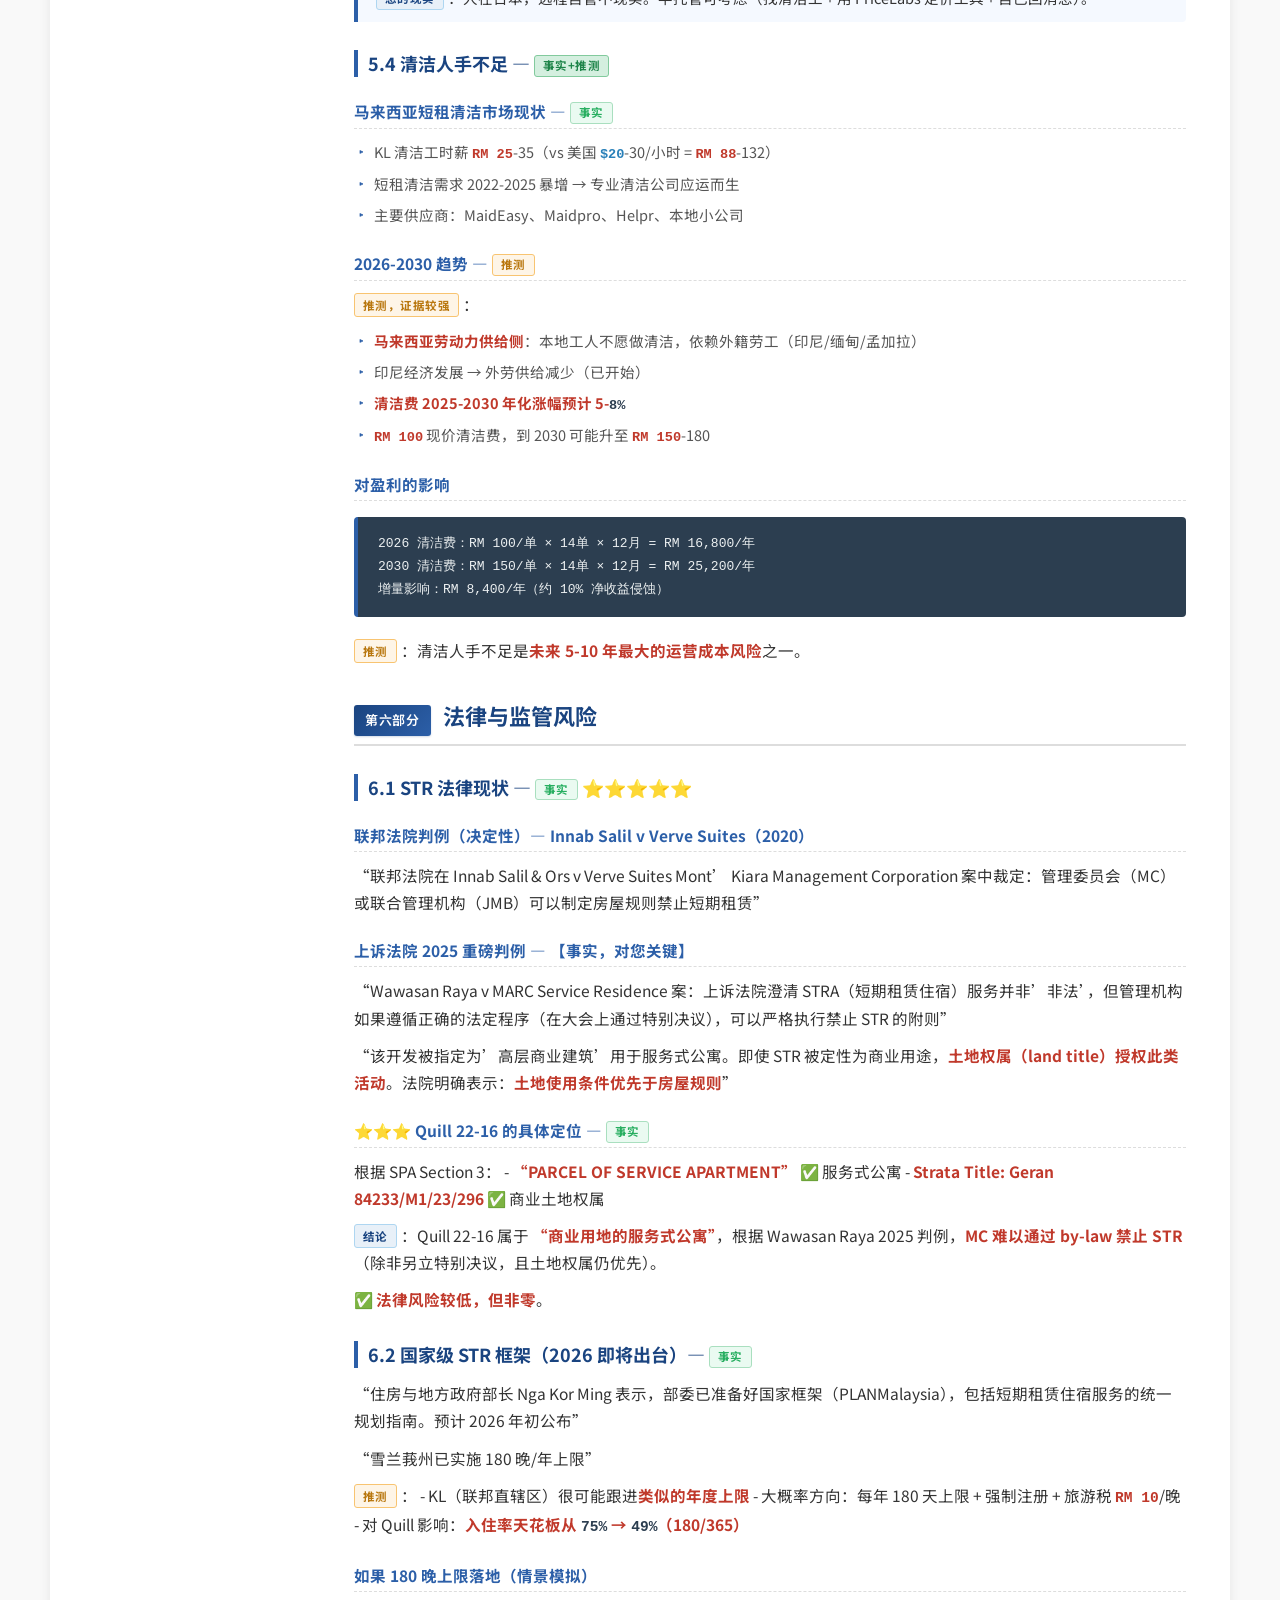
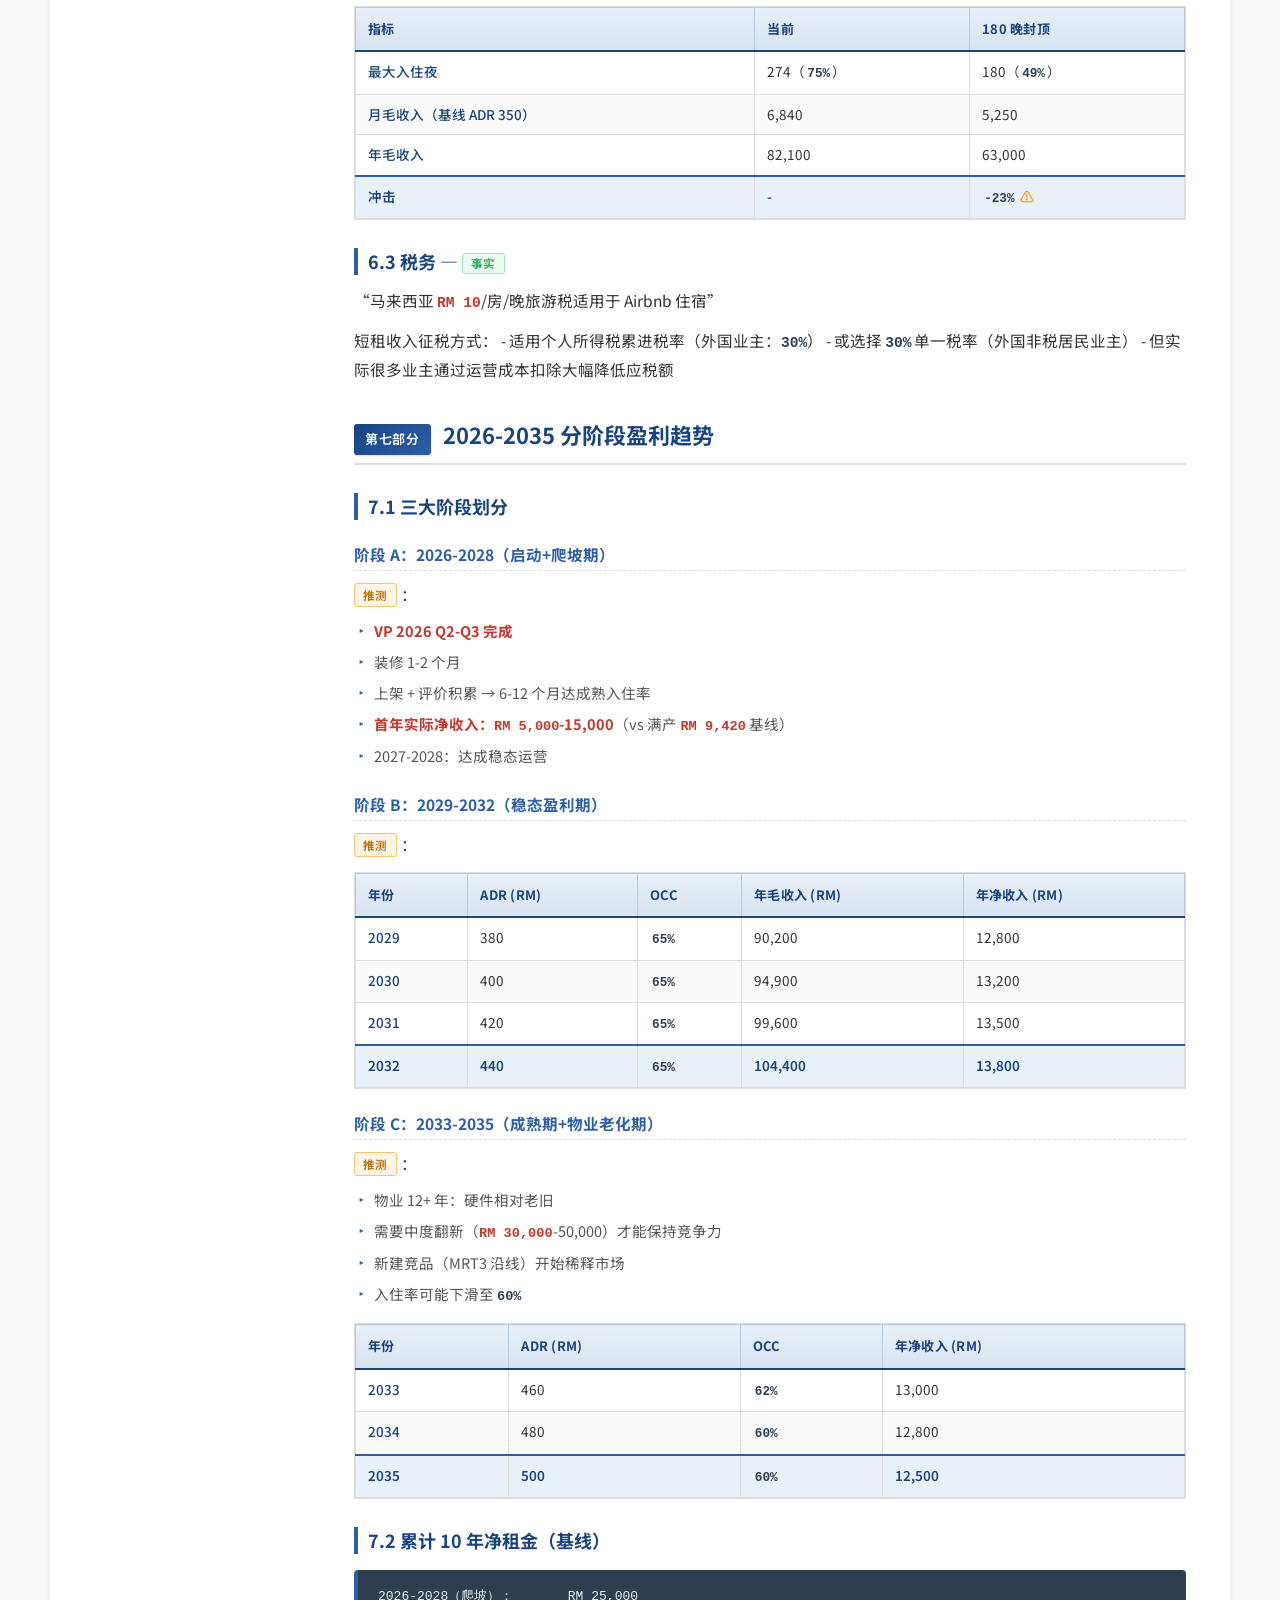
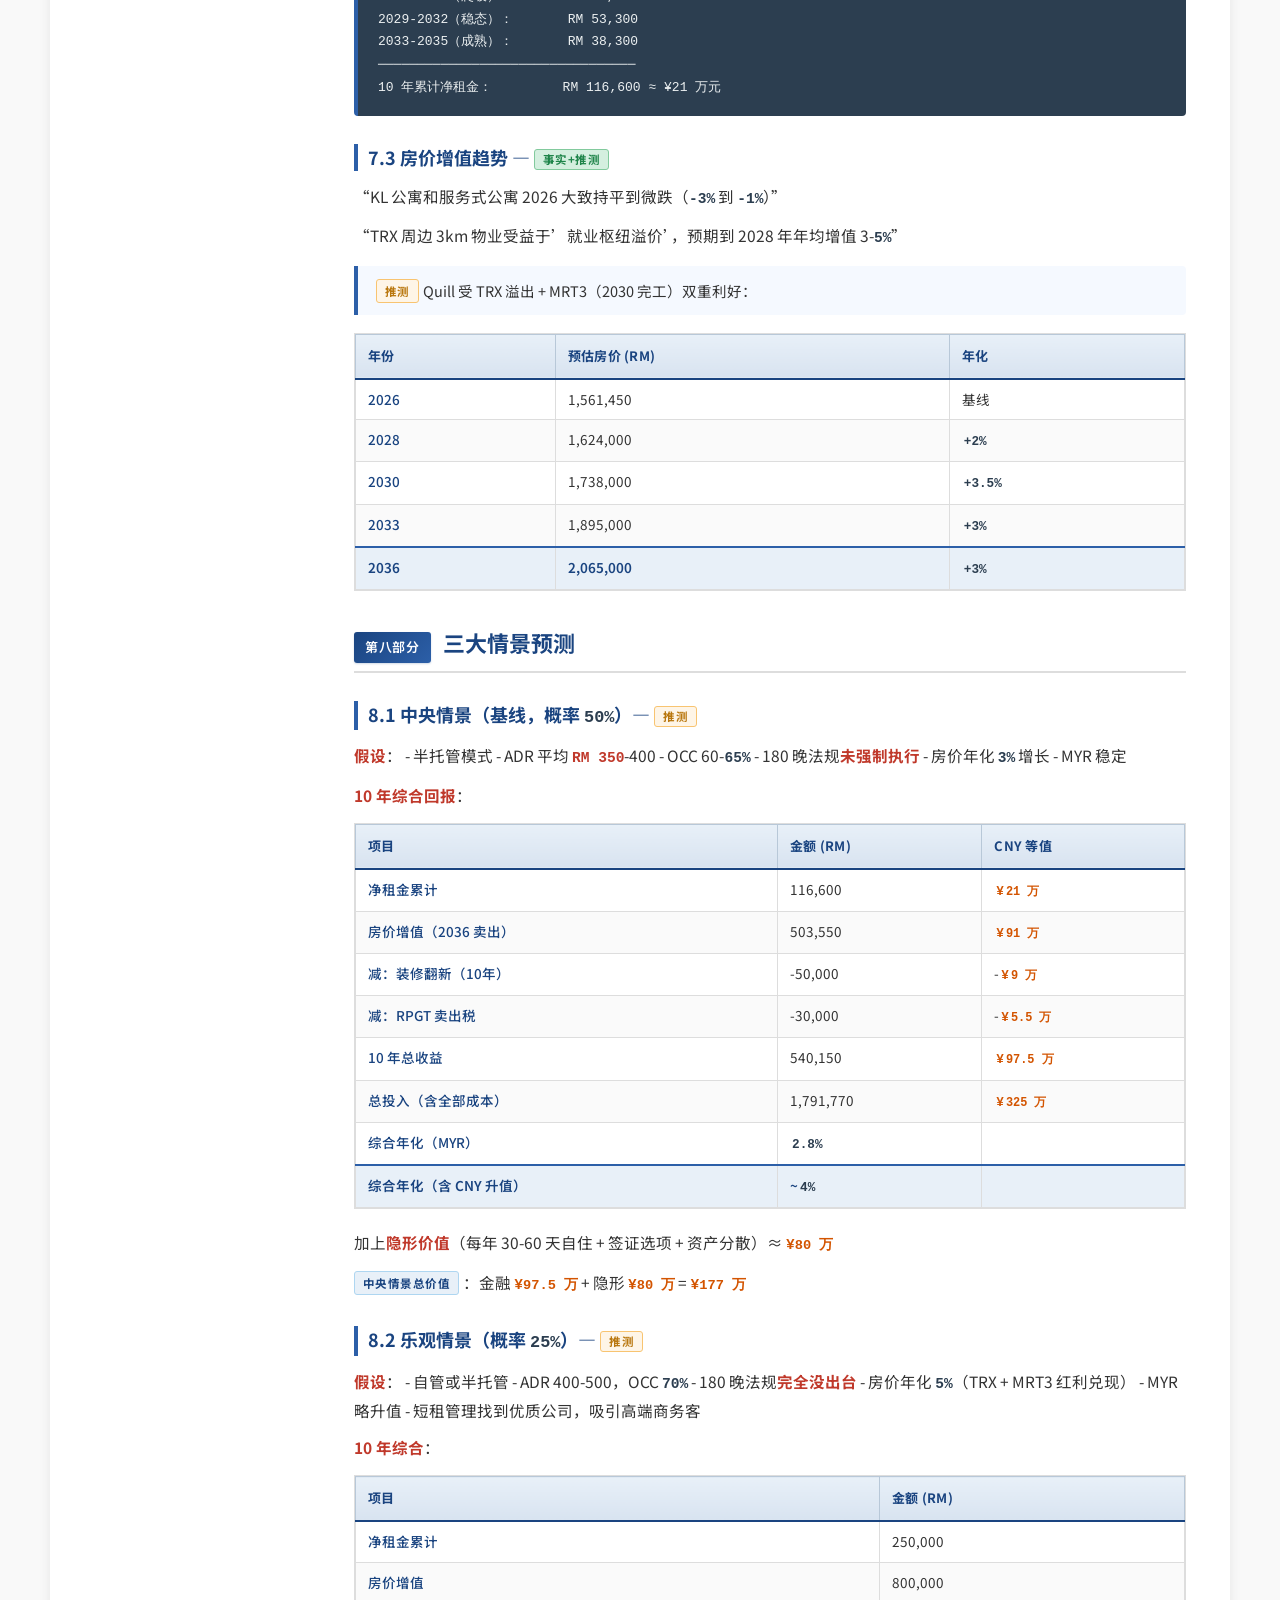
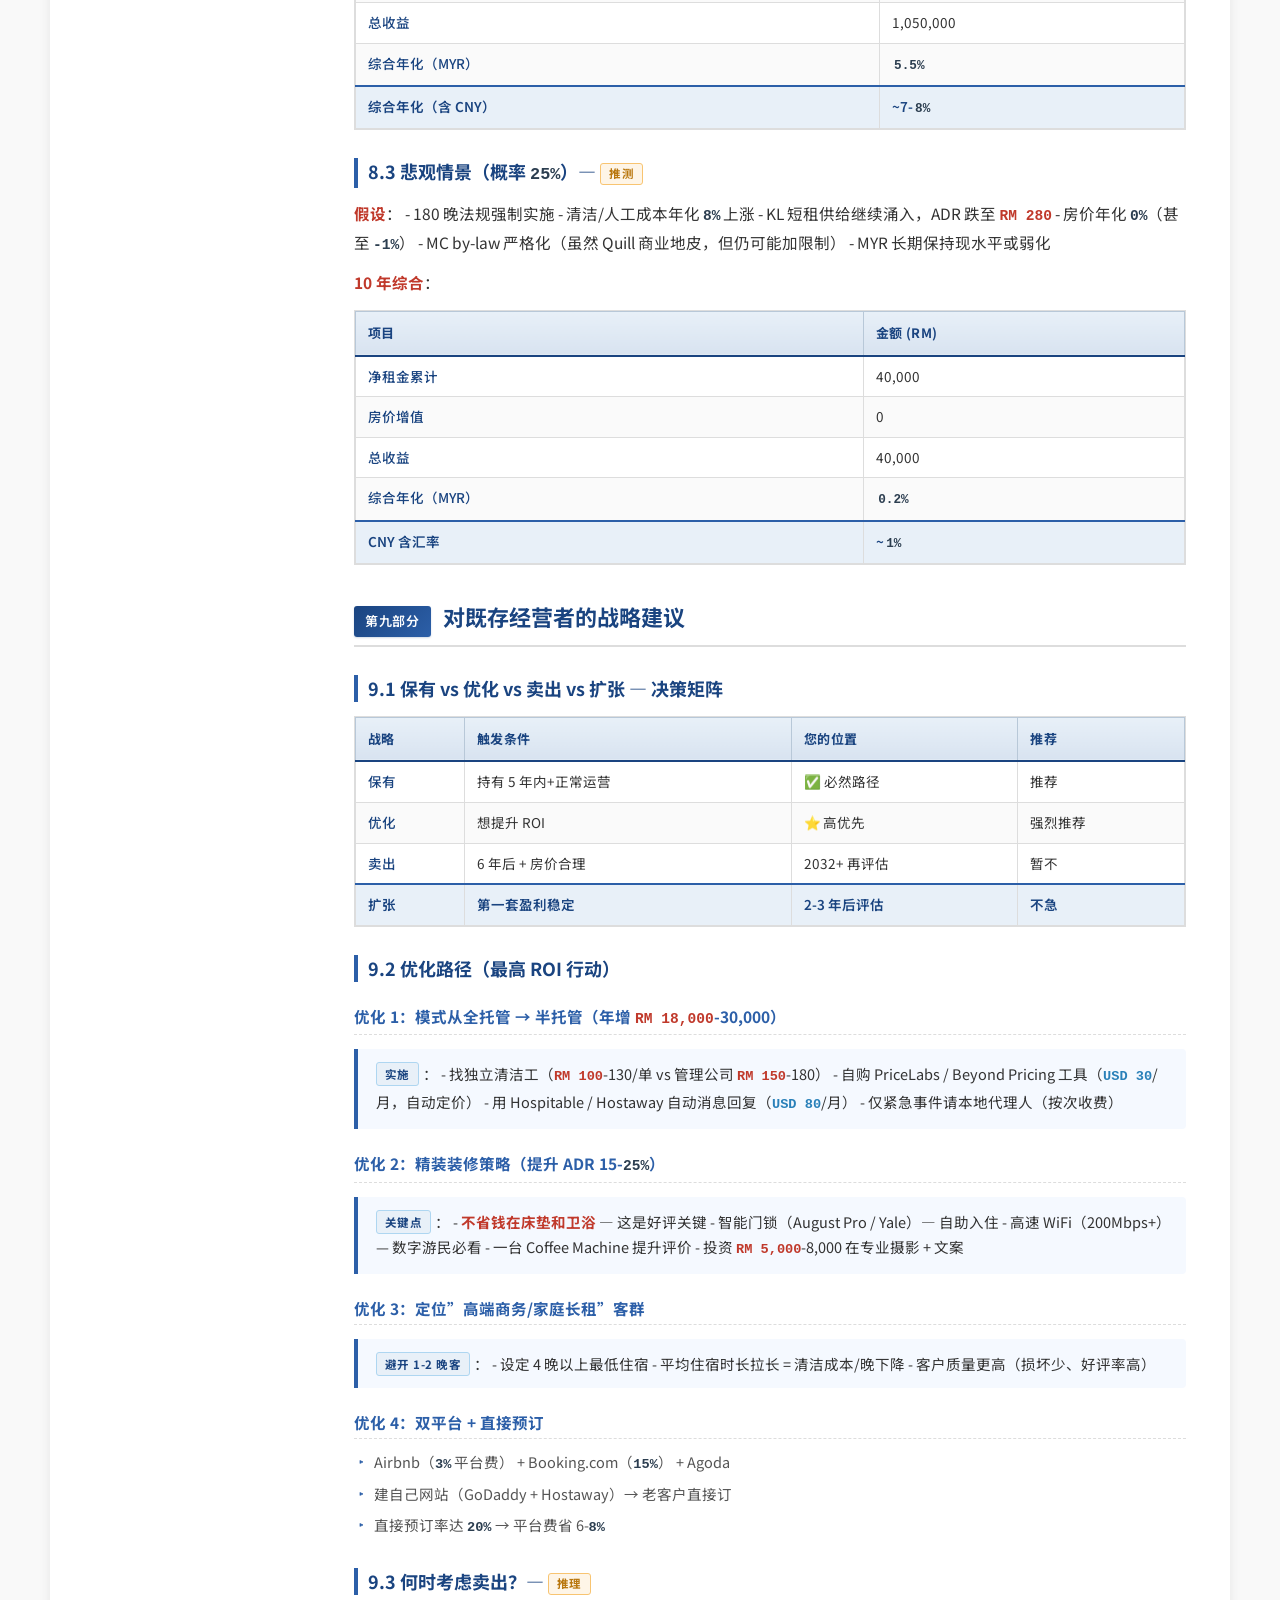
==== commit 0944c4ff: "Add inline music player bar below the report title Adds a play/pause button, seekable progress bar (" ====
--- a/index.html
+++ b/index.html
@@ -17,7 +17,7 @@
   <main class="content">
     <header class="report-header">
   <div class="report-eyebrow">房产投资研究报告 · Property Investment Research</div>
-  <h1 class="report-title">Quill Residences 22-16 房产入手总价格详细分析 + 2026-2035 短租前景预测研究报告</h1><div class="report-date">编制日期：2026年5月21日</div><div class="report-meta"><div class="meta-item"><div class="meta-label">研究方法</div><div class="meta-value">基于公开可靠来源（AirROI / AirDNA / NAPIC / Tourism Malaysia / HSBC研究 / 马来西亚高院判决 / iProperty / PropertyGuru / Bamboo Routes / 法律资料库等）</div></div><div class="meta-item"><div class="meta-label">研究对象</div><div class="meta-value">吉隆坡同等条件公寓，特别是 Quill Residences 同型号、已完工取得认定的服务式公寓</div></div></div></header>
+  <h1 class="report-title">Quill Residences 22-16 房产入手总价格详细分析 + 2026-2035 短租前景预测研究报告</h1><div class="report-date">编制日期：2026年5月21日</div><div class="music-player" id="music-player"><button class="mp-btn" id="mp-btn" type="button" aria-label="播放或暂停背景音乐"><span class="mp-icon-play" aria-hidden="true">▶</span><span class="mp-icon-pause" aria-hidden="true">❚❚</span></button><div class="mp-track" id="mp-track" role="slider" aria-label="音乐进度" aria-valuemin="0" aria-valuemax="100" aria-valuenow="0" tabindex="0"><div class="mp-fill" id="mp-fill"></div><div class="mp-thumb" id="mp-thumb"></div></div><span class="mp-time" id="mp-time">0:00 / 0:00</span></div><div class="report-meta"><div class="meta-item"><div class="meta-label">研究方法</div><div class="meta-value">基于公开可靠来源（AirROI / AirDNA / NAPIC / Tourism Malaysia / HSBC研究 / 马来西亚高院判决 / iProperty / PropertyGuru / Bamboo Routes / 法律资料库等）</div></div><div class="meta-item"><div class="meta-label">研究对象</div><div class="meta-value">吉隆坡同等条件公寓，特别是 Quill Residences 同型号、已完工取得认定的服务式公寓</div></div></div></header>
     <section class="part" id="sec-1"><header class="part-header"><div class="part-num">第一部分</div><h1 class="part-title">方法论与数据来源说明</h1></header><div class="part-body"><h2 class="h2">数据可靠性分层</h2><p>本报告所有数据按以下分层标注：</p><div class="compact"><strong><span class="tag tag-fact">事实</span></strong>：可在多个独立公开来源交叉验证的数字与文件</div><div class="compact"><strong><span class="tag tag-infer">推测</span></strong>：基于事实+逻辑推理得出的预测，但有不确定性</div><div class="compact"><strong><span class="tag tag-unknown">不确定</span></strong>：数据不足或来源冲突，需进一步核实</div><h2 class="h2">主要数据来源</h2><div class="tbl-wrap"><table><thead><tr><th>来源</th><th>类型</th><th>用途</th></tr></thead><tbody><tr><td>AirROI / AirDNA</td><td>全球短租数据平台</td><td>ADR/OCC/RevPAR 基准</td></tr><tr><td>Tourism Malaysia</td><td>政府机构</td><td>游客到访统计</td></tr><tr><td>HSBC Research</td><td>投行研究</td><td>2026 游客预测</td></tr><tr><td>NAPIC</td><td>国家产业资讯中心</td><td>库存与价格数据</td></tr><tr><td>Bamboo Routes / iProperty / PropertyGuru</td><td>房产平台</td><td>区域成交价格、租金</td></tr><tr><td>马来西亚联邦法院 / 上诉法院</td><td>司法判决</td><td>STR 合法性</td></tr><tr><td>Andarama Sdn Bhd / Quill Group</td><td>开发商</td><td>产品规格</td></tr></tbody></table></div></div></section><section class="part" id="sec-2"><header class="part-header"><div class="part-num">第二部分</div><h1 class="part-title">Quill 22-16 入手总价格详细分析</h1></header><div class="part-body"><h2 class="h2">2.1 名义购房成本（SPA金额）— <span class="tag tag-fact">事实</span></h2><div class="tbl-wrap"><table><thead><tr><th>项目</th><th>金额 (RM)</th><th>来源</th></tr></thead><tbody><tr><td>原始售价</td><td>1,837,000</td><td>Sales Package 2025/11/05</td></tr><tr><td><span class="num num-pct">15%</span> Rebate</td><td>-275,550</td><td>Sales Package</td></tr><tr><td>净售价</td><td>1,561,450</td><td>SPA Section 5</td></tr><tr><td>Credit Note 调整</td><td>-15,800</td><td>Andarama Sales Admin</td></tr><tr><td>实际应付</td><td>1,545,650</td><td>Elaine 邮件确认</td></tr></tbody></table></div><p><strong>单价：<span class="num num-rm">RM 1,142</span>/sqft（按 1,367 sqft 计算）</strong></p><h2 class="h2">2.2 全部隐性成本明细 — <span class="tag tag-fact">事实</span></h2><div class="tbl-wrap"><table><thead><tr><th>项目</th><th>金额 (RM)</th><th>等值 USD</th><th>等值 CNY</th><th>说明</th></tr></thead><tbody><tr><td>净房款</td><td>1,545,650</td><td>393,800</td><td><span class="num num-cny-zh">281万</span></td><td>已付清</td></tr><tr><td>律师 + MOT 印花税</td><td>131,120</td><td>33,400</td><td><span class="num num-cny-zh">23.9万</span></td><td>已确认未减</td></tr><tr><td>装修家具（保守）</td><td>80,000</td><td>20,400</td><td><span class="num num-cny-zh">14.5万</span></td><td>短租导向</td></tr><tr><td>摄影 + 软装 + 上架</td><td>8,000</td><td>2,040</td><td><span class="num num-cny-zh">1.5万</span></td><td>一次性</td></tr><tr><td>VP 押金（实际样本）</td><td>3,000</td><td>765</td><td>5,400</td><td>Unit 18-15 实际 2,889</td></tr><tr><td>第1年管理费/Sinking Fund</td><td>12,000</td><td>3,060</td><td><span class="num num-cny-zh">2.2万</span></td><td><span class="num num-rm">RM 1,000</span>/月估</td></tr><tr><td>跨境转账损耗（已发生）</td><td>12,000</td><td>3,060</td><td><span class="num num-cny-zh">2.2万</span></td><td>Kent <span class="num num-pct">1.38%</span> spread × 4 批次</td></tr><tr><td>总入手成本</td><td>1,791,770</td><td>456,500</td><td><span class="num num-cny-zh">325万</span></td><td></td></tr><tr><td>总入手单价/sqft</td><td>1,311</td><td>334</td><td><span class="num num-cny">¥2,378</span></td><td>含全部成本</td></tr></tbody></table></div><h2 class="h2">2.3 价格对标分析（同区段）— <span class="tag tag-fact">事实</span></h2><h3 class="h3">Quill Residences 自身价格区间</h3><p>“Quill Residence 售价区间 <span class="num num-rm">RM 523,000</span> - <span class="num num-rm">RM 3,400,000</span>，当前 PSF 区间 <span class="num num-rm">RM 675</span> - <span class="num num-rm">RM 1,574</span>”</p><div class="tbl-wrap"><table><thead><tr><th>单位类型</th><th>PSF (RM)</th><th>您的位置</th></tr></thead><tbody><tr><td>低楼层小户型</td><td>675-900</td><td>-</td></tr><tr><td>中楼层标准户</td><td>900-1,200</td><td>您的 22-16 = 1,142 PSF <span class="check">✅</span> 中位</td></tr><tr><td>高楼层大户型</td><td>1,200-1,574</td><td>-</td></tr></tbody></table></div><h3 class="h3">Bukit Bintang / KLCC 同档对比</h3><div class="tbl-wrap"><table><thead><tr><th>项目</th><th>PSF (RM)</th><th>类型</th></tr></thead><tbody><tr><td>Quill 22-16 (您)</td><td>1,142 <span class="stars">⭐</span></td><td>服务式公寓</td></tr><tr><td>Axon Bukit Bintang</td><td>1,800-2,500</td><td>服务式公寓</td></tr><tr><td>8 Conlay</td><td>2,500-3,500</td><td>高端品牌住宅</td></tr><tr><td>Banyan Tree @ Pavilion</td><td>3,000-4,500</td><td>顶级</td></tr><tr><td>St Mary Residences</td><td>1,400-2,000</td><td>服务式公寓</td></tr><tr><td>Aria Luxury Residence</td><td>1,600-2,200</td><td>服务式公寓</td></tr></tbody></table></div><p><strong><span class="tag tag-conclude">结论</span></strong>：单价 <span class="num num-rm">RM 1,142</span>/sqft 在 Bukit Bintang/KLCC 区段<strong>属于价值买入</strong>，低于同等位置同档产品 30-<span class="num num-pct">50%</span>。</p><h2 class="h2">2.4 入手价的”贵”在哪里？— <span class="tag tag-fact-plus">事实+推理</span></h2><div class="tbl-wrap"><table><thead><tr><th>项目</th><th>RM</th><th>占比</th><th>性质</th></tr></thead><tbody><tr><td>房本身</td><td>1,545,650</td><td><span class="num num-pct">86.3%</span></td><td>不可避免</td></tr><tr><td><span class="num num-pct">8%</span> 外国买家印花税</td><td>124,920</td><td><span class="num num-pct">7.0%</span></td><td>政策性成本（不可避免）</td></tr><tr><td>装修+配套</td><td>88,000</td><td><span class="num num-pct">4.9%</span></td><td>投资必需</td></tr><tr><td>律师杂费</td><td>6,200</td><td><span class="num num-pct">0.3%</span></td><td>必要</td></tr><tr><td>跨境损耗</td><td>12,000</td><td><span class="num num-pct">0.7%</span></td><td>USDT 渠道选择导致</td></tr><tr><td>其他</td><td>15,000</td><td><span class="num num-pct">0.8%</span></td><td>-</td></tr></tbody></table></div><p><strong><span class="tag tag-insight">关键洞察</span></strong>：<span class="num num-pct">8%</span> 外国买家印花税是 2024年1月新政（之前 <span class="num num-pct">4%</span>），占总成本 <span class="num num-pct">7%</span>，<strong>这部分跟标的好坏无关，是身份成本</strong>。</p></div></section><section class="part" id="sec-3"><header class="part-header"><div class="part-num">第三部分</div><h1 class="part-title">供给侧分析</h1></header><div class="part-body"><h2 class="h2">3.1 KL 整体服务式公寓供给状况 — <span class="tag tag-fact">事实</span></h2><p>“KL 的服务式公寓在某些走廊存在供应过剩，特别是 Bukit Bintang、Cheras 和较老的 Bangsar South 区域，2022-2024 年完工的项目仍在被吸收”</p><p>“Cheras 面临持续的过剩供应，2025-2026 完工的服务式公寓将增加 2,200+ 单位”</p><p>“NAPIC（JPPH）披露 2025 年第三季度’已完工未售住宅单位’（overhang）回升，高层（公寓/服务式公寓）是主要压力来源”</p><h3 class="h3">但 PRIME 区段例外 — <span class="tag tag-fact">事实</span></h3><p>“KL Prime（高端核心位置）即使整体市场有库存压力，可能表现出’更稳定’的子市场表现”</p><p>“公寓和服务式公寓基本持平到轻微下跌（约 <span class="num num-pct">-3%</span> 至 <span class="num num-pct">-1%</span>）”，“主要因素是高层细分市场的微观过剩，特别是投资级服务式公寓”</p><h2 class="h2">3.2 Quill 22-16 同型号供给变化 — <span class="tag tag-fact-plus">事实+推测</span></h2><h3 class="h3">已确认事实</h3><div class="compact">Quill Residences 共 <strong>552 个单位</strong>（36 层）</div><div class="compact">完工时间：<strong>2021 年 Q2</strong>（已交付 5 年）</div><div class="compact">户型：1-2 卧室，<strong>面积 667-1,474 sqft</strong></div><div class="compact">22-16 户型（C1(M)）：<strong>1,367 sqft 大户型</strong></div><h3 class="h3">关键发现：<strong>大户型稀缺性</strong> — <span class="tag tag-infer">推测，证据较强</span></h3><p>iProperty 数据显示 Quill Residences 主要租售单位面积： - 主流：710、732 sqft（小户型，占供给大头） - 少量：1,031-1,474 sqft（大户型）</p><p><strong><span class="tag tag-infer">推测</span></strong>：1,367 sqft 户型属 Quill Residences 内<strong>前 15-<span class="num num-pct">20%</span> 稀缺面积段</strong>，比小户型有差异化优势。</p><h3 class="h3">新增供给冲击评估 — <span class="tag tag-fact">事实</span></h3><div class="tbl-wrap"><table><thead><tr><th>项目</th><th>距 Quill 距离</th><th>单位数</th><th>完工</th><th>冲击</th></tr></thead><tbody><tr><td>Agile Bukit Bintang</td><td>800m</td><td>~1,200</td><td>2024-2025</td><td>已部分吸收</td></tr><tr><td>Axon Bukit Bintang</td><td>1.2km</td><td>~500</td><td>完工</td><td>同档但价格更高</td></tr><tr><td>Core Residence @ TRX</td><td>2.5km</td><td>~1,000</td><td>2025</td><td>不同子市场</td></tr><tr><td>8 Conlay</td><td>1.5km</td><td>~1,000</td><td>2025</td><td>顶级，不冲突</td></tr></tbody></table></div><p><strong><span class="tag tag-conclude">结论</span></strong>：Bukit Bintang/KLCC 高端供给 2024-2026 年集中释放，<strong>但 2027-2030 几乎无大型新增供给计划</strong>（受限于土地稀缺）。这是 Quill 既存物业的<strong>结构性利好</strong>。</p><h2 class="h2">3.3 既存 Quill 同型号稀缺性是否上升？— <span class="tag tag-fact-plus">事实+推理</span></h2><h3 class="h3"><span class="tag tag-fact">事实</span></h3><div class="compact">“Quill Residences 是 Kuala Lumpur Golden Triangle 黄金地段，周边汇集多个 5 星酒店及外国代表团设施”</div><div class="compact">552 单位规模适中，<strong>非大宗供给</strong>（避免内部价格战）</div><div class="compact"><strong>Freehold 永久产权</strong> — 这是 KLCC/Bukit Bintang 区段<strong>稀有特征</strong>（很多新项目是 99 年 leasehold）</div><div class="compact">直连 Quill City Mall + Medan Tuanku Monorail 站</div><h3 class="h3"><span class="tag tag-infer">推理</span></h3><p><strong>稀缺性上升的 4 个驱动</strong>：</p><div class="tbl-wrap"><table><thead><tr><th>驱动力</th><th>证据强度</th></tr></thead><tbody><tr><td>Freehold 在新供给中越来越稀缺</td><td><span class="stars">⭐⭐⭐⭐⭐</span></td></tr><tr><td>1,367 sqft 大户型在 552 单位中约 80-100 套（推估）</td><td><span class="stars">⭐⭐⭐⭐</span></td></tr><tr><td>Bukit Bintang 直连 Mall 的项目数量有限</td><td><span class="stars">⭐⭐⭐⭐</span></td></tr><tr><td>现有业主长期持有比例高（出租多）</td><td><span class="stars">⭐⭐⭐</span></td></tr></tbody></table></div><h3 class="h3"><span class="tag tag-unknown">不确定</span></h3><div class="compact">Quill Residences 的 MC（管理委员会）是否会出台 STR 限制？</div><div class="compact">Phase 2（如有）何时完工 + 多少单位？需直接询问开发商。</div><p><strong><span class="tag tag-conclude">结论</span></strong>：<strong>既存 Quill 1,367 sqft 户型的稀缺性大概率上升</strong>，特别是 2027 年起 KL Prime 新供给放缓后。但有 MC by-law 风险（详见第 6 部分）。</p></div></section><section class="part" id="sec-4"><header class="part-header"><div class="part-num">第四部分</div><h1 class="part-title">需求侧分析</h1></header><div class="part-body"><h2 class="h2">4.1 马来西亚游客大趋势 — <span class="tag tag-fact">事实</span></h2><h3 class="h3">2024-2026 年游客数据</h3><p>“马来西亚 2025 年游客超 <span class="num num-cny-zh">4,000 万</span>”，“2025 年 8 月已欢迎超 <span class="num num-cny-zh">2,800 万</span>游客，同比增长 <span class="num num-pct">15%</span>”，“已超越泰国成为东南亚最受欢迎旅游目的地”</p><p>“2025 年国际游客和短期访客增至 <span class="num num-cny-zh">4,220 万</span>，2024 年 <span class="num num-cny-zh">3,800 万</span>”</p><p>“政府目标 2026 年达到创纪录的 <span class="num num-cny-zh">4,700 万</span>游客，预算 2026 拨款 <span class="num num-rm">RM 7</span> 亿+用于营销”</p><p>“马来西亚目标 2026 年欢迎 <span class="num num-cny-zh">3,560 万</span>国际游客并创造 <span class="num num-rm">RM 1,471</span> 亿旅游收入”</p><p>⚠️ <strong>注意</strong>：<span class="num num-cny-zh">4,700 万</span> vs <span class="num num-cny-zh">3,560 万</span> 两个数字来源不同。HSBC 的 <span class="num num-cny-zh">4,700 万</span>是含短期访客（24小时内），<span class="num num-cny-zh">3,560 万</span>是过夜国际游客。两者都是事实，但口径不同。</p><h3 class="h3">客源国分布（2024）</h3><div class="tbl-wrap"><table><thead><tr><th>客源国</th><th>2024 入境</th><th>占比</th></tr></thead><tbody><tr><td>🇸🇬 新加坡</td><td>9.1M</td><td><span class="num num-pct">36%</span></td></tr><tr><td>🇮🇩 印尼</td><td>3.65M</td><td><span class="num num-pct">15%</span></td></tr><tr><td>🇨🇳 中国</td><td>3.29M</td><td><span class="num num-pct">13%</span></td></tr><tr><td>🇹🇭 泰国</td><td>1.64M</td><td><span class="num num-pct">7%</span></td></tr><tr><td>🇧🇳 文莱</td><td>1.14M</td><td><span class="num num-pct">5%</span></td></tr></tbody></table></div><h3 class="h3">2026 关键增长动力</h3><p>“印度游客 2026 年预计达 <span class="num num-cny-zh">210 万</span>（2025 年为 <span class="num num-cny-zh">156 万</span>）”</p><p>“中国大陆游客现在比 2019 年高 <span class="num num-pct">20%</span>，受免签计划、安全感改善和航班连通性提升支持。马来西亚至中国直飞航班比 2019 年多 <span class="num num-pct">50%</span>”</p><h2 class="h2">4.2 汇率因素 — <span class="tag tag-fact">事实</span></h2><p>“令吉 2025 年对美元升值 <span class="num num-pct">10.1%</span>，是该地区最强表现”</p><div class="tbl-wrap"><table><thead><tr><th>货币</th><th>当前汇率</th><th>2025初汇率</th><th>变化</th></tr></thead><tbody><tr><td>USD/MYR</td><td>3.92-3.98</td><td>4.45</td><td>MYR 升值 <span class="num num-pct">11%</span></td></tr><tr><td>JPY/MYR</td><td>2.49</td><td>2.85</td><td>MYR 升值 <span class="num num-pct">13%</span></td></tr><tr><td>CNY/MYR</td><td>1.71</td><td>1.55</td><td>MYR 升值 <span class="num num-pct">10%</span></td></tr></tbody></table></div><h3 class="h3">对短租的双面影响</h3><p><strong><span class="tag tag-infer">推理</span></strong>：</p><p><strong>利好（需求侧）</strong>： - MYR 走强 = KL 旅游对外国游客<strong>变贵了 <span class="num num-pct">10%</span></strong> - 但游客实际花费决策还看绝对价格，仍便宜 - 短租 ADR 以 MYR 计 → 转换成 USD/JPY/CNY 后房东收益更高</p><p><strong>利空（成本侧）</strong>： - 您当时购买时 USD/MYR 约 4.0，现在 3.92 - 同样 USD 投入买更少 MYR → 入场成本变贵 - 但您已入场，<strong>未来卖出时是利好</strong></p><h2 class="h2">4.3 KL 短租实际表现数据 — <span class="tag tag-fact">事实</span>⭐⭐⭐⭐⭐</h2><h3 class="h3">全市基准（2026 H1）</h3><p>“在 Kuala Lumpur，Airbnb 头条指标：平均年收入 <span class="num num-usd">$6,738</span>，入住率 <span class="num num-pct">33.9%</span>，ADR <span class="num num-usd">$73</span>，RevPAR <span class="num num-usd">$24</span>”</p><p>“Wilayah Persekutuan KL：平均年收入 <span class="num num-usd">$7,550</span>，入住率 <span class="num num-pct">43.7%</span>，ADR <span class="num num-usd">$66</span>，RevPAR <span class="num num-usd">$29</span>”</p><h3 class="h3">Bukit Bintang/KLCC 高端区段（2026 H1）</h3><p>“KLCC 和 Bukit Bintang 等高端位置 ADR 平均 <span class="num num-rm">RM 300</span> - <span class="num num-rm">RM 450</span> (<span class="num num-usd">USD 68</span>-102)”</p><p>“3 个最高价区：KLCC <span class="num num-rm">RM 380</span>、TRX 周边 <span class="num num-rm">RM 350</span>、Bukit Bintang 核心 <span class="num num-rm">RM 320</span>”</p><p>“3 个最高价邻里：KLCC（平均 <span class="num num-rm">RM 380</span>）、Bukit Bintang（<span class="num num-rm">RM 340</span>）、Bangsar（<span class="num num-rm">RM 300</span>）”</p><h3 class="h3">入住率 — <span class="tag tag-fact">事实</span></h3><p>“Kuala Lumpur 典型 Airbnb 入住率约 <span class="num num-pct">51%</span>，但 STR 友好建筑的房源可以推高至 <span class="num num-pct">65%</span>+，前提是好评和自助入住”</p><h3 class="h3">收入实绩 — <span class="tag tag-fact">事实</span></h3><p>“KLCC 或 Bukit Bintang 的顶级表现者月收入 <span class="num num-rm">RM 5,000</span> - <span class="num num-rm">RM 8,000</span>。一个优化良好的 <span class="num num-rm">RM 350</span>/晚、<span class="num num-pct">60%</span> 入住率的 2 卧公寓月收入约 <span class="num num-rm">RM 6,300</span>”</p><h3 class="h3">季节性 — <span class="tag tag-fact">事实</span></h3><p>“季节性收入波动巨大，高峰月份产生约 <span class="num num-rm">RM 4,800</span>，低谷月份仅 <span class="num num-rm">RM 2,300</span>”</p><p>“ADR 在 5 月达到峰值，8 月降到最低”</p></div></section><section class="part" id="sec-5"><header class="part-header"><div class="part-num">第五部分</div><h1 class="part-title">短租运营经济学</h1></header><div class="part-body"><h2 class="h2">5.1 ADR、OCC、RevPAR 测算（Quill 22-16） — <span class="tag tag-infer">推理</span></h2><h3 class="h3">基准定位（127㎡ / 1,367 sqft / 2BR / Bukit Bintang 步行距离）</h3><p><strong><span class="tag tag-infer">推理依据</span></strong>： - 比 Bukit Bintang 核心（<span class="num num-rm">RM 320</span>）高 ~<span class="num num-pct">10%</span>（更新更大） - 比 KLCC 核心（<span class="num num-rm">RM 380</span>）低 ~<span class="num num-pct">5%</span>（位置稍偏） - 2BR + 大户型属市场少见配置（<span class="num num-pct">57%</span> 是 1BR）→ 有差异化溢价</p><div class="tbl-wrap"><table><thead><tr><th>指标</th><th>保守</th><th>基线</th><th>乐观</th></tr></thead><tbody><tr><td>ADR (RM/晚)</td><td>280</td><td>350</td><td>450</td></tr><tr><td>OCC</td><td><span class="num num-pct">50%</span></td><td><span class="num num-pct">65%</span></td><td><span class="num num-pct">75%</span></td></tr><tr><td>RevPAR</td><td>140</td><td>228</td><td>338</td></tr><tr><td>月毛收入</td><td>4,200</td><td>6,840</td><td>10,140</td></tr></tbody></table></div><h2 class="h2">5.2 完整运营成本结构 — <span class="tag tag-fact-plus">事实+推理</span></h2><h3 class="h3">月度固定成本（基于实际样本）</h3><div class="tbl-wrap"><table><thead><tr><th>项目</th><th>RM/月</th><th>来源</th></tr></thead><tbody><tr><td>Service Charge + Sinking Fund</td><td>700-900</td><td>Unit 18-15 invoice 推算（19.3/月+1.9/月 × 面积比）</td></tr><tr><td>Assessment（门牌税）</td><td>210</td><td>同上推算（年 <span class="num num-rm">RM 2,520</span>）</td></tr><tr><td>Indah Water（排污）</td><td>15</td><td>同上</td></tr><tr><td>Parcel Rent（地税）</td><td>8</td><td>同上</td></tr><tr><td>Fire Insurance</td><td>30</td><td>同上</td></tr><tr><td>TNB（公共电费押金摊）</td><td>0</td><td>已付押金</td></tr><tr><td>水电气（出租期间使用）</td><td>250-400</td><td>短租消耗较高</td></tr><tr><td>Wifi + 流媒体订阅</td><td>120</td><td>必备</td></tr><tr><td>物业保险（业主）</td><td>50</td><td>推荐</td></tr><tr><td>小计（固定）</td><td>1,400-1,750</td><td></td></tr></tbody></table></div><h3 class="h3">变动成本（与入住率挂钩）</h3><p>“Airbnb 清洁服务每小时 <span class="num num-usd">$20</span>-90，平均 <span class="num num-usd">$30</span>/小时”</p><div class="tbl-wrap"><table><thead><tr><th>项目</th><th>每单位 RM</th><th>月度（基线 <span class="num num-pct">65%</span> × 14单/月）</th></tr></thead><tbody><tr><td>清洁费（每次）</td><td>100-150</td><td>1,500</td></tr><tr><td>床品/毛巾更换</td><td>20</td><td>280</td></tr><tr><td>消耗品（卷纸/沐浴露等）</td><td>30</td><td>420</td></tr><tr><td>平台佣金（Airbnb <span class="num num-pct">3%</span> + Booking <span class="num num-pct">15%</span>）</td><td>~<span class="num num-pct">10%</span> 收入</td><td>700</td></tr><tr><td>短租管理公司费（如全托管 20-<span class="num num-pct">25%</span>）</td><td>~<span class="num num-pct">22%</span> 收入</td><td>1,500</td></tr><tr><td>维修维护（年化）</td><td>80</td><td>80</td></tr><tr><td>小计（变动）</td><td></td><td>4,480</td></tr></tbody></table></div><h3 class="h3">月度总成本（基线）</h3><pre class="code">固定 RM 1,575 + 变动 RM 4,480 = RM 6,055/月</pre><h3 class="h3">净收益测算（基线）</h3><pre class="code">毛收入：    RM 6,840
 - 总成本：  RM 6,055
 ─────────────────────
--- a/styles.css
+++ b/styles.css
@@ -605,6 +605,89 @@
 }
 @media print { .back-to-top { display: none; } }
 
+/* ========= Inline music player (below title) ========= */
+.music-player {
+  display: flex;
+  align-items: center;
+  gap: 11px;
+  max-width: 430px;
+  margin: 2px auto 22px;
+  padding: 8px 14px;
+  background: linear-gradient(135deg, var(--blue-tint) 0%, var(--blue-soft) 100%);
+  border: 1px solid var(--line-blue);
+  border-radius: 30px;
+}
+
+.mp-btn {
+  flex-shrink: 0;
+  width: 32px;
+  height: 32px;
+  padding: 0;
+  border: none;
+  border-radius: 50%;
+  background: linear-gradient(135deg, var(--blue-deep) 0%, var(--blue) 100%);
+  color: #fff;
+  cursor: pointer;
+  display: flex;
+  align-items: center;
+  justify-content: center;
+  font-size: 11px;
+  line-height: 1;
+  box-shadow: 0 2px 6px rgba(26, 68, 128, 0.28);
+  transition: transform 0.15s ease;
+}
+.mp-btn:hover { transform: scale(1.09); }
+.mp-icon-play { margin-left: 2px; }
+.mp-icon-pause { display: none; letter-spacing: -1px; }
+.music-player.playing .mp-icon-play { display: none; }
+.music-player.playing .mp-icon-pause { display: inline; }
+
+.mp-track {
+  position: relative;
+  flex: 1;
+  height: 6px;
+  background: #d3e0ee;
+  border-radius: 3px;
+  cursor: pointer;
+}
+.mp-track:focus-visible {
+  outline: 2px solid var(--blue);
+  outline-offset: 3px;
+}
+.mp-fill {
+  position: absolute;
+  left: 0;
+  top: 0;
+  height: 100%;
+  width: 0%;
+  background: linear-gradient(90deg, var(--blue) 0%, var(--blue-deep) 100%);
+  border-radius: 3px;
+}
+.mp-thumb {
+  position: absolute;
+  top: 50%;
+  left: 0%;
+  width: 13px;
+  height: 13px;
+  transform: translate(-50%, -50%);
+  background: #fff;
+  border: 2px solid var(--blue-deep);
+  border-radius: 50%;
+  box-shadow: 0 1px 3px rgba(0, 0, 0, 0.25);
+  pointer-events: none;
+}
+.mp-time {
+  flex-shrink: 0;
+  font-family: "Consolas", "Menlo", monospace;
+  font-size: 11px;
+  font-weight: 600;
+  color: var(--blue-deep);
+  letter-spacing: 0.02em;
+  min-width: 78px;
+  text-align: right;
+}
+@media print { .music-player { display: none; } }
+
 /* ========= Background music button ========= */
 .music-toggle {
   position: fixed;
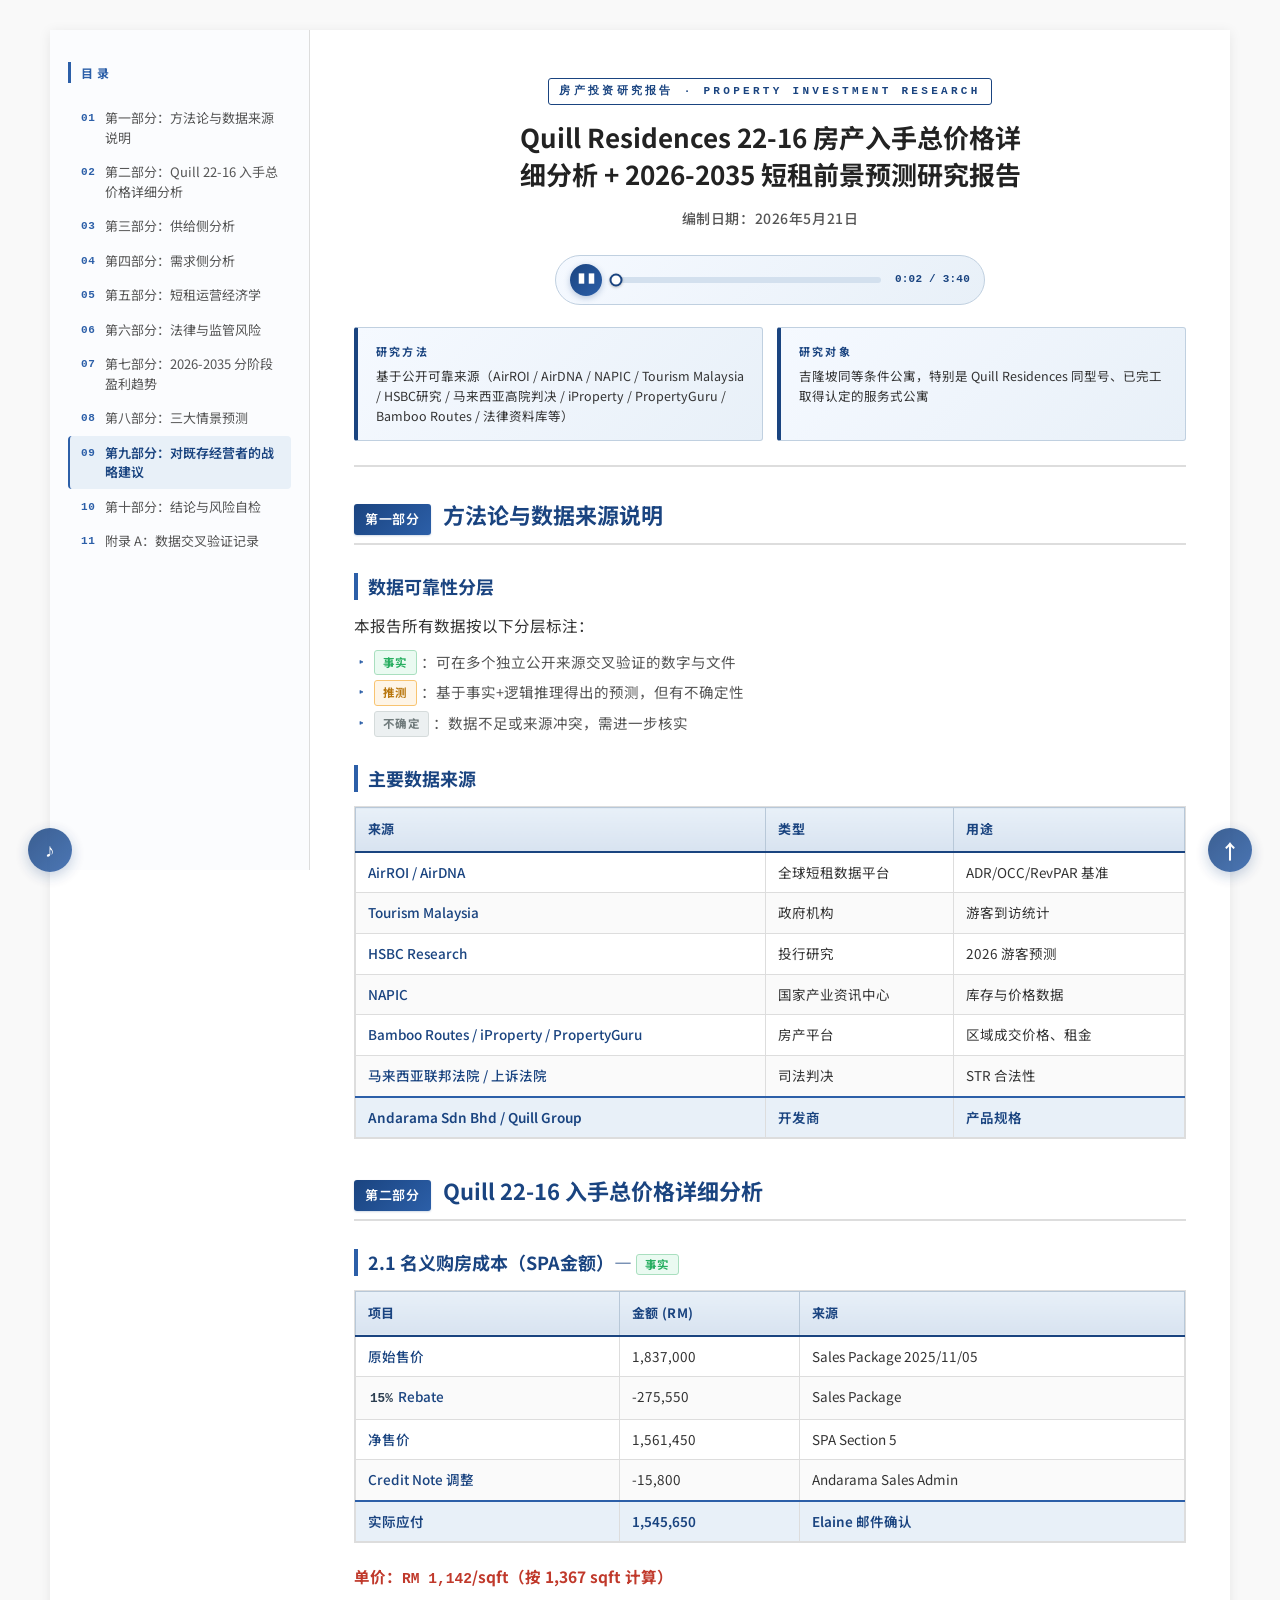
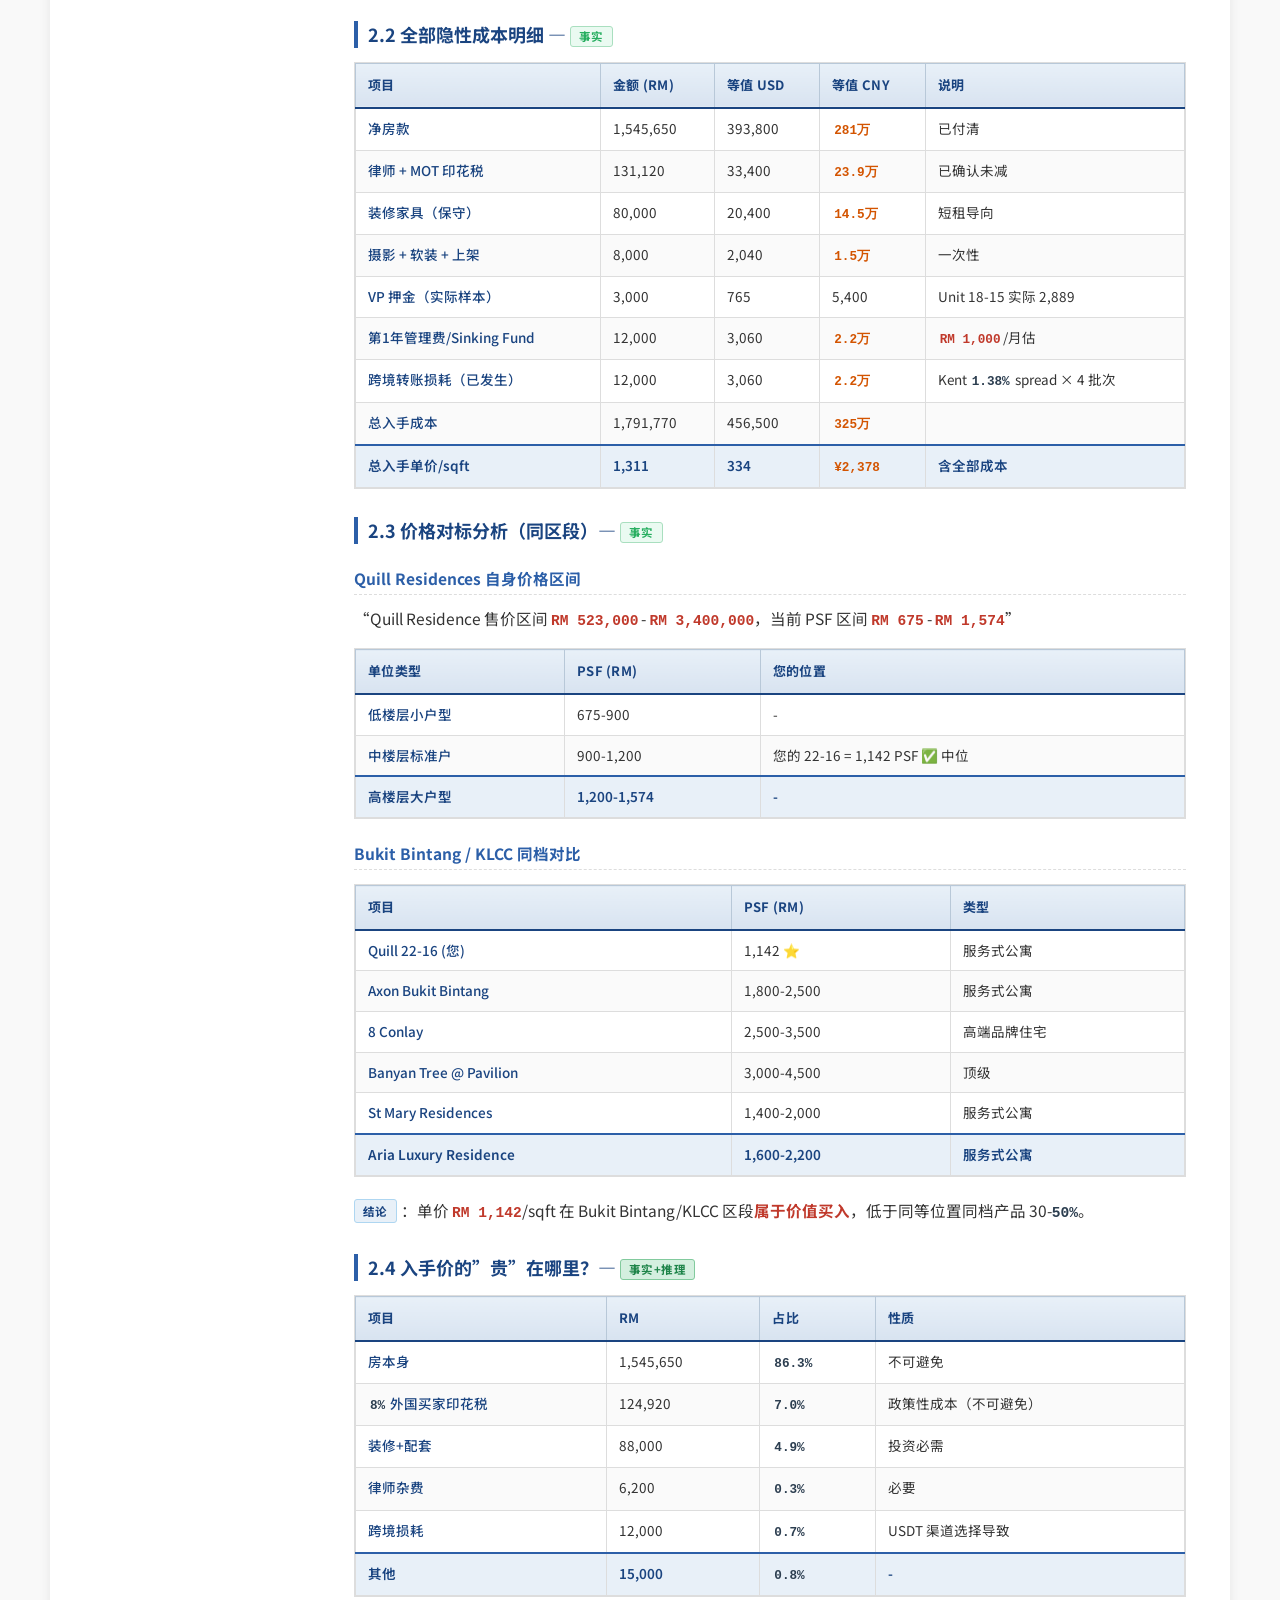
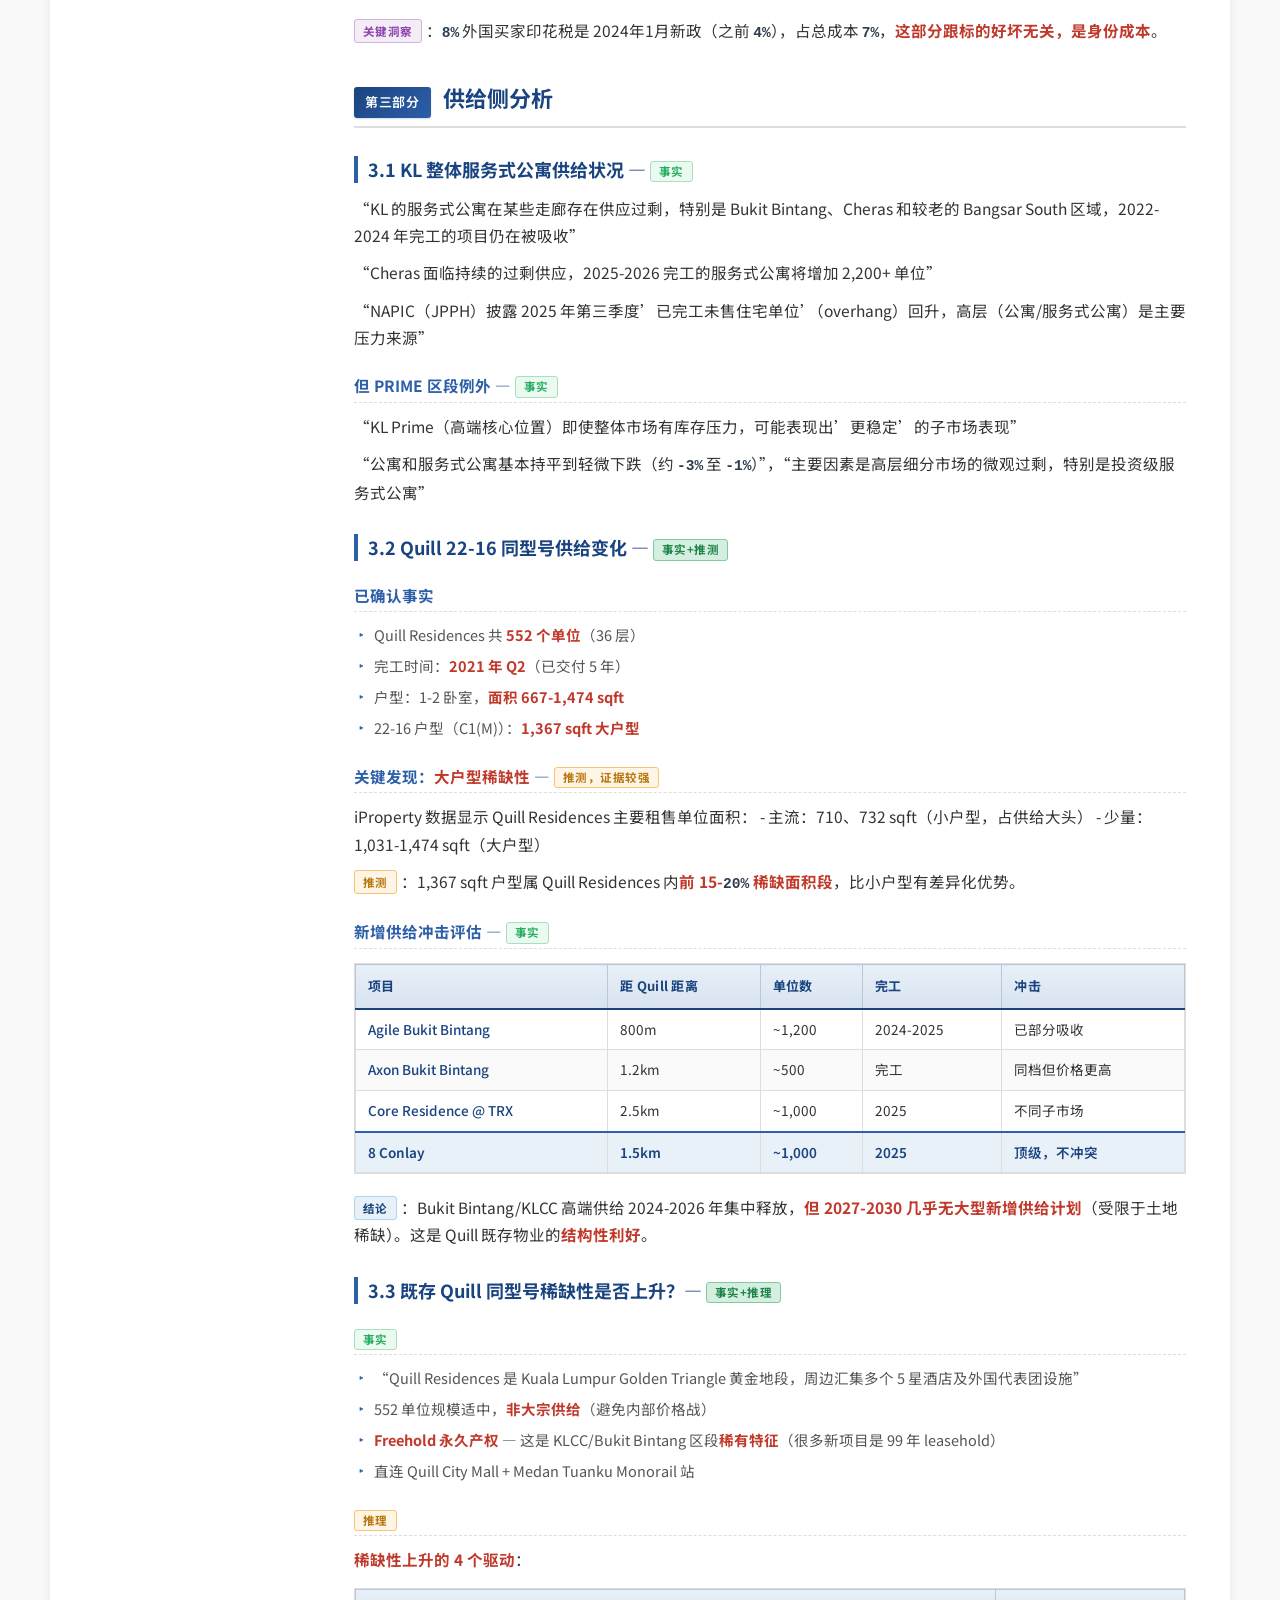
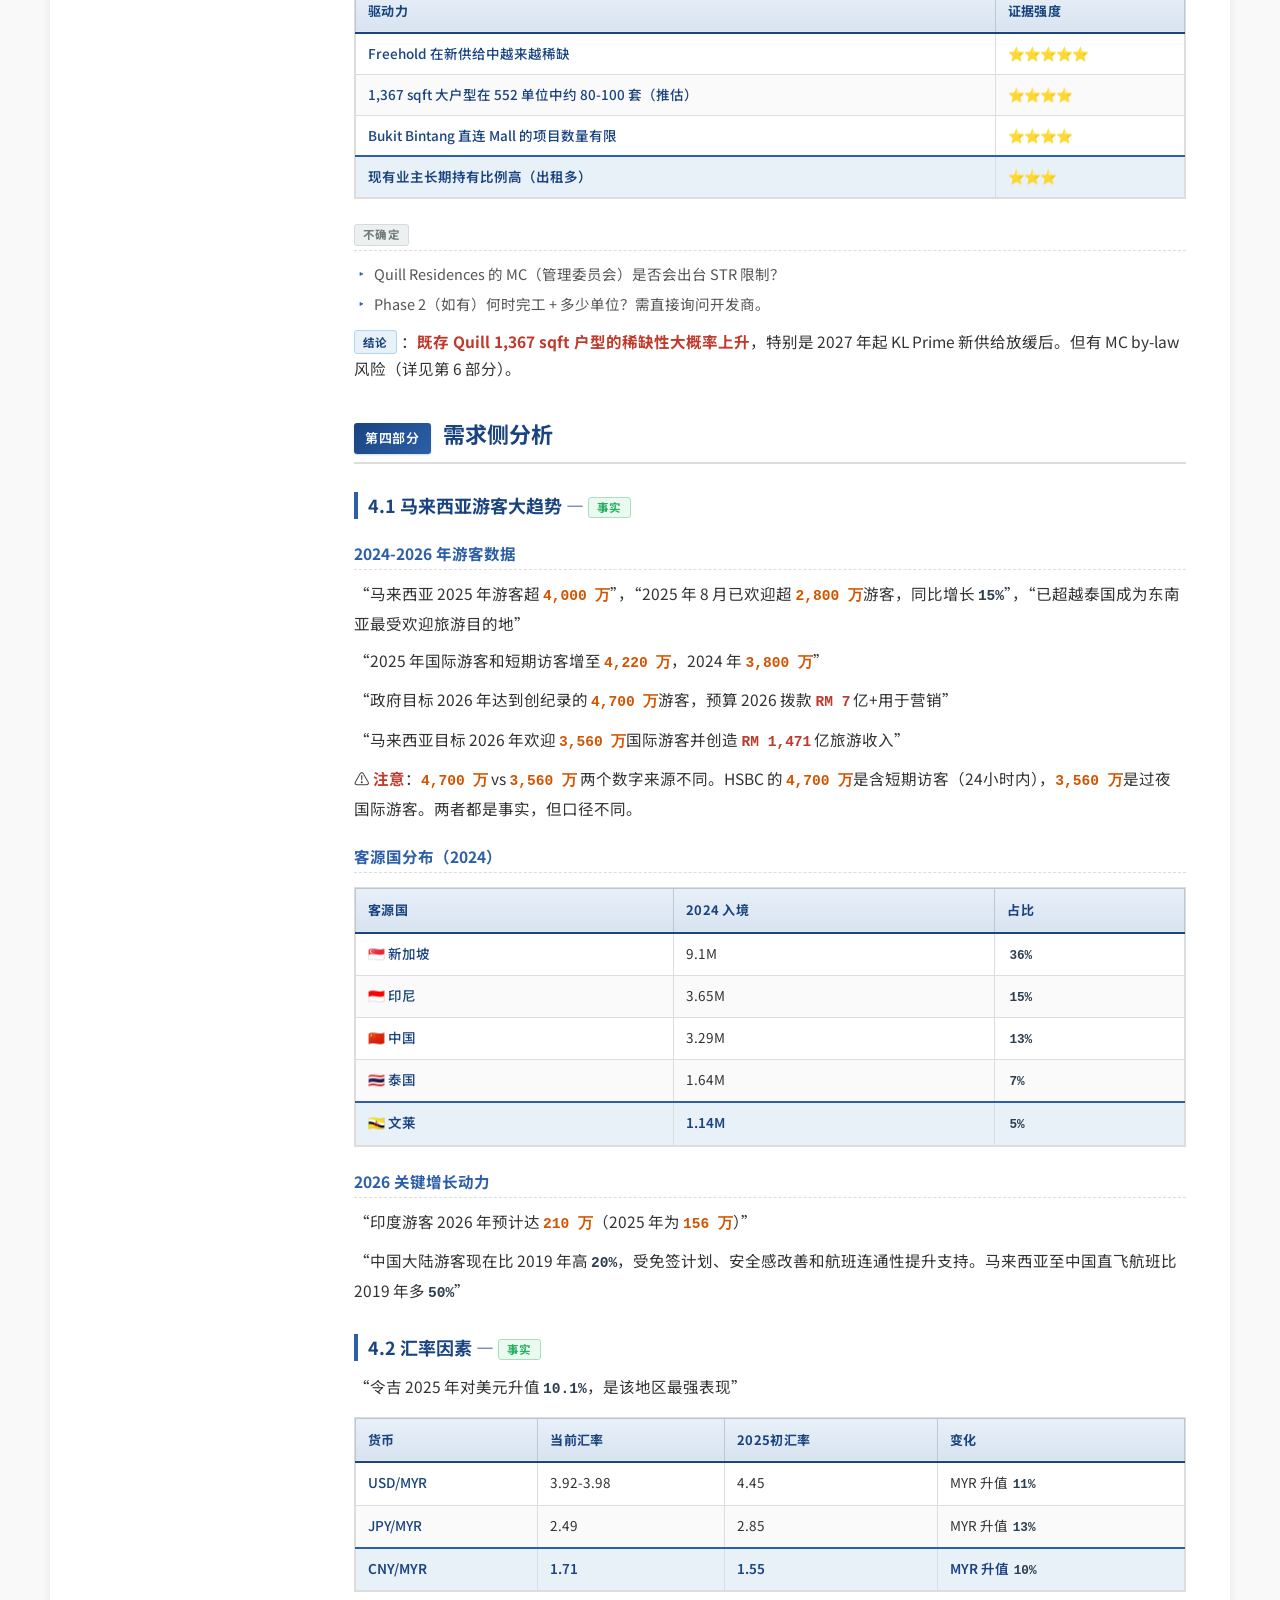
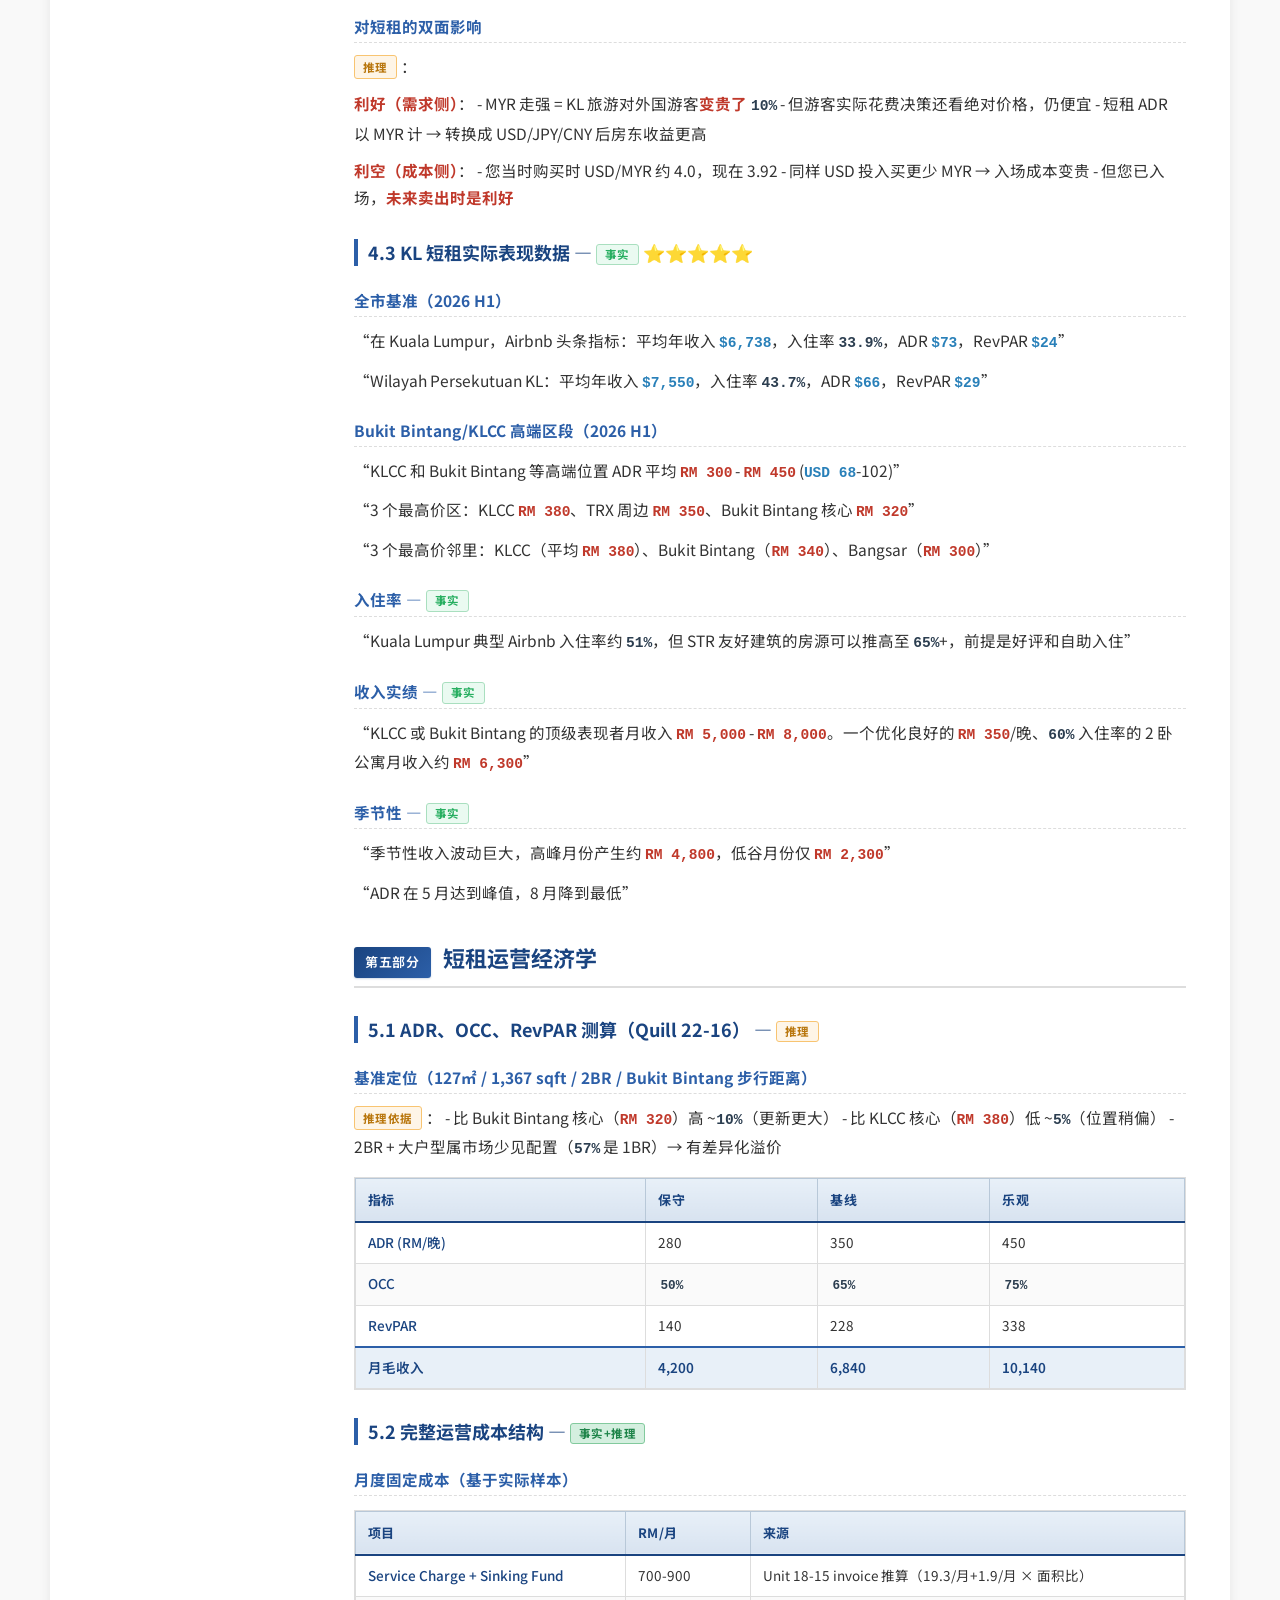
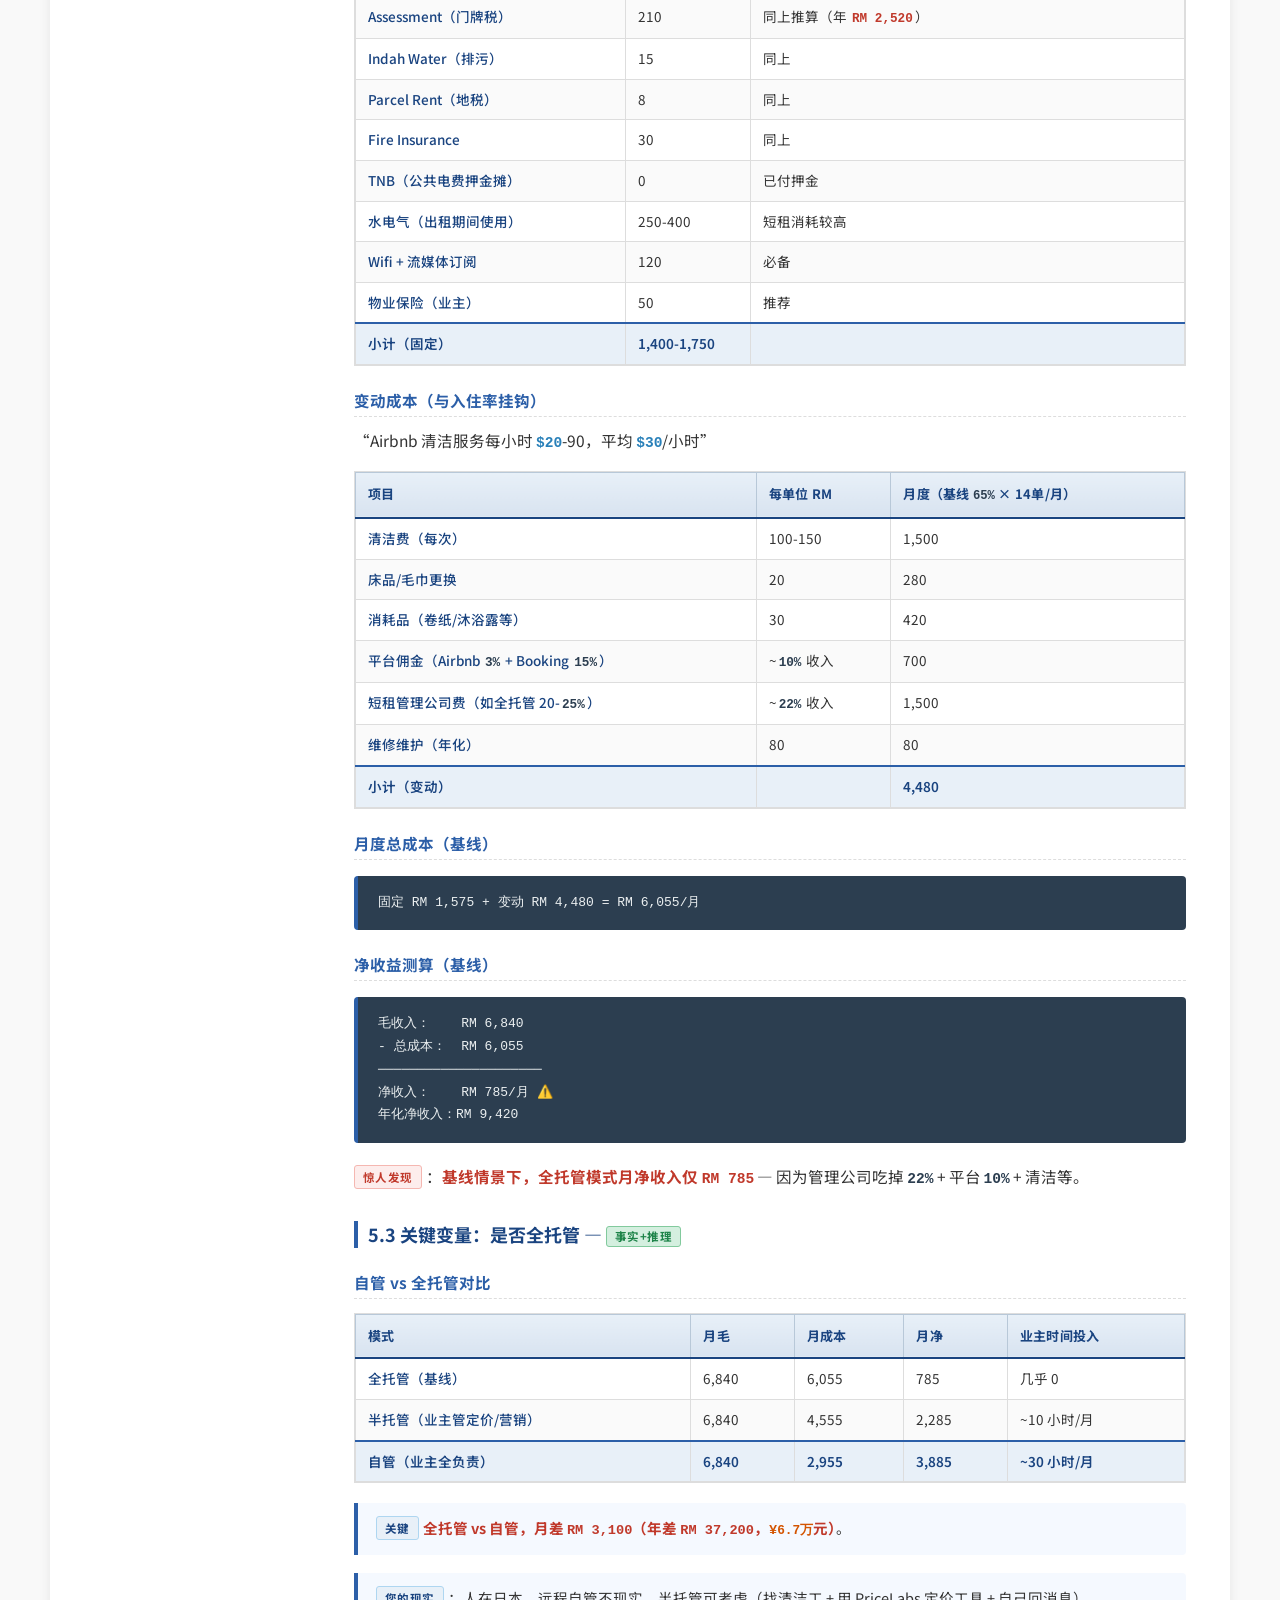
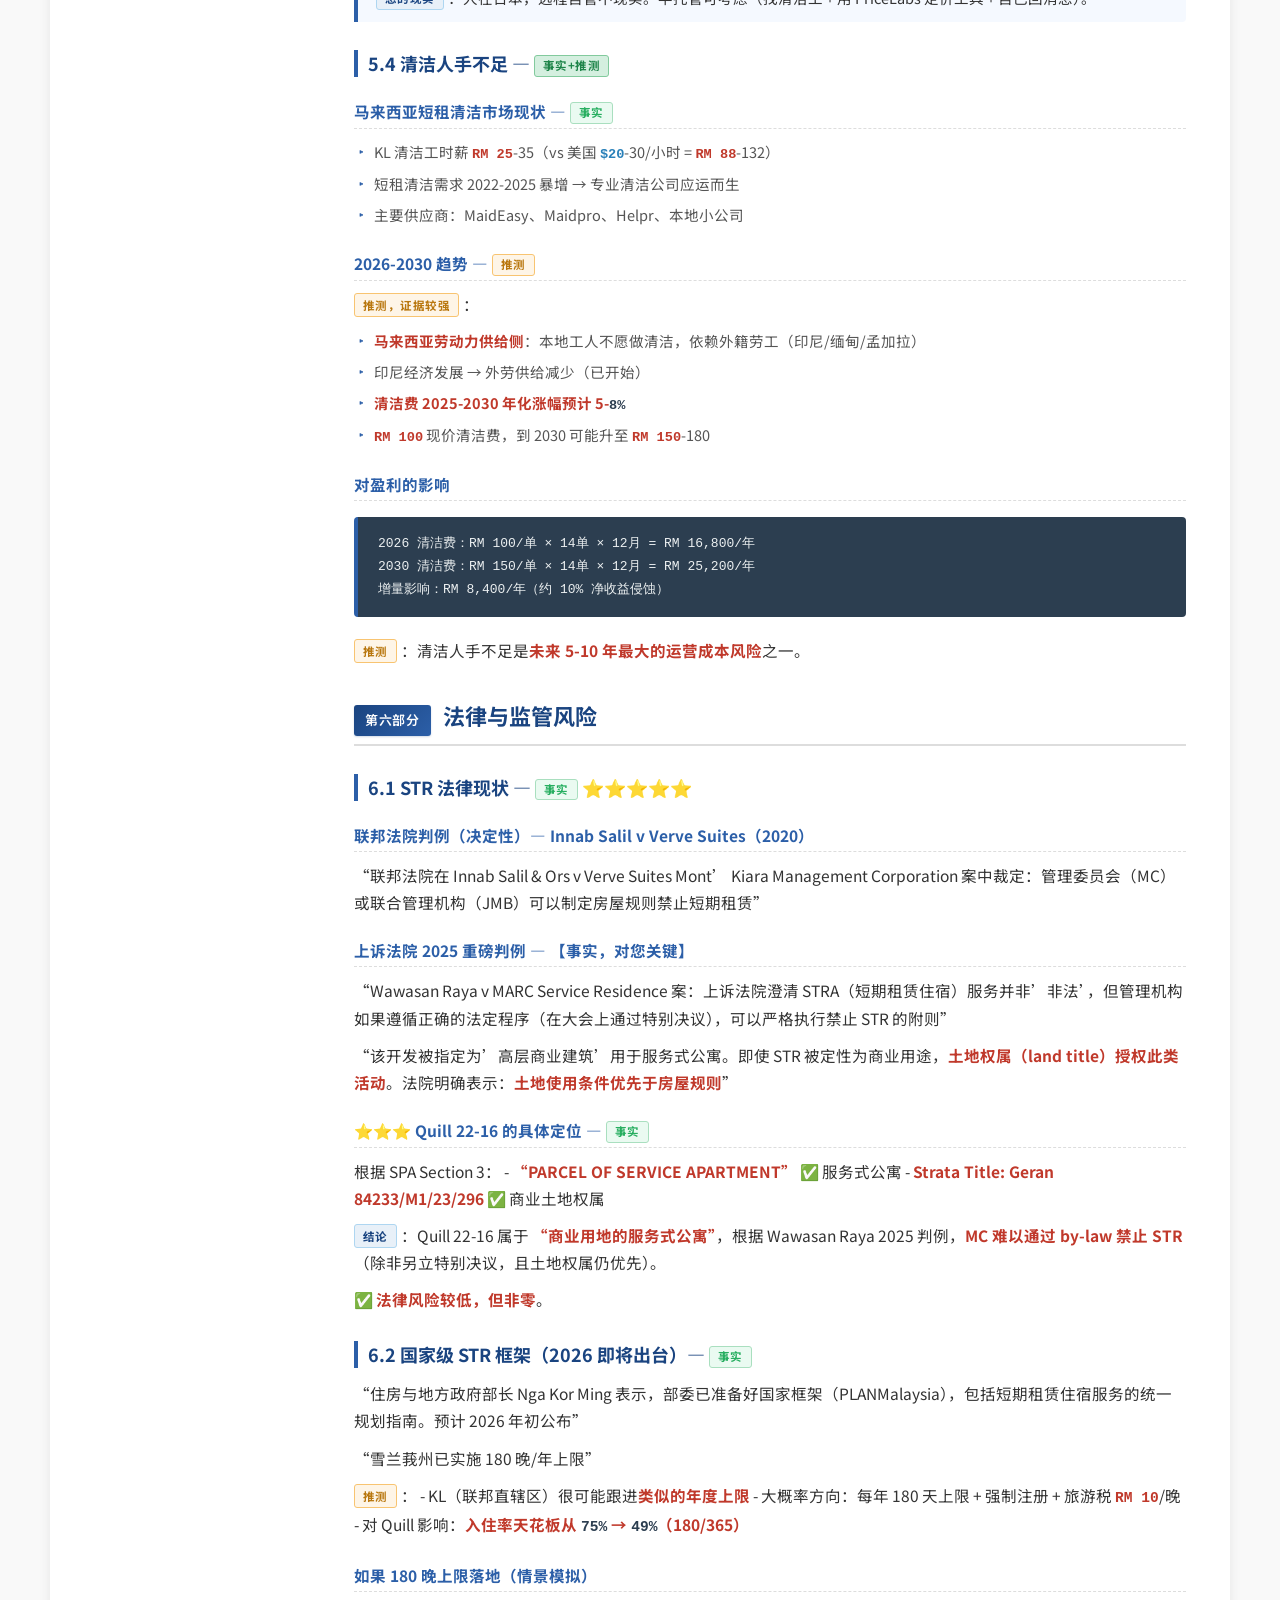
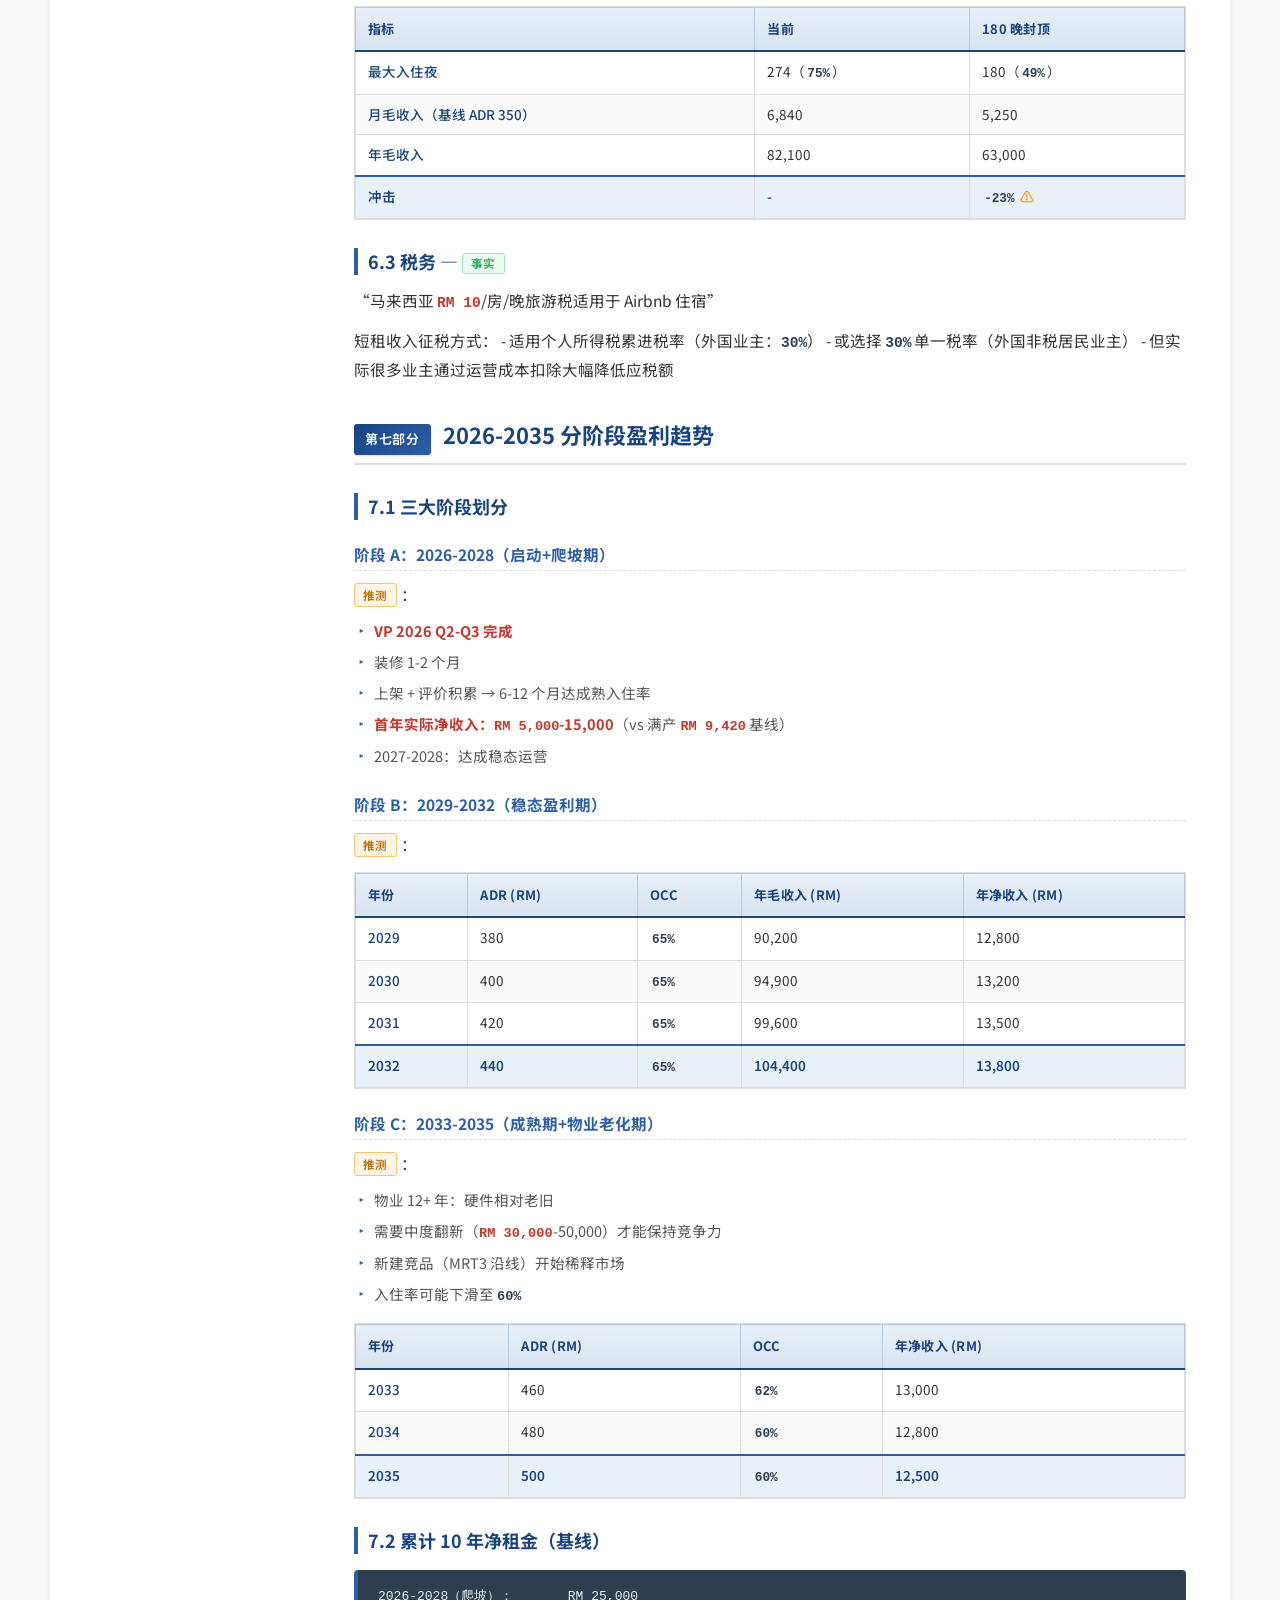
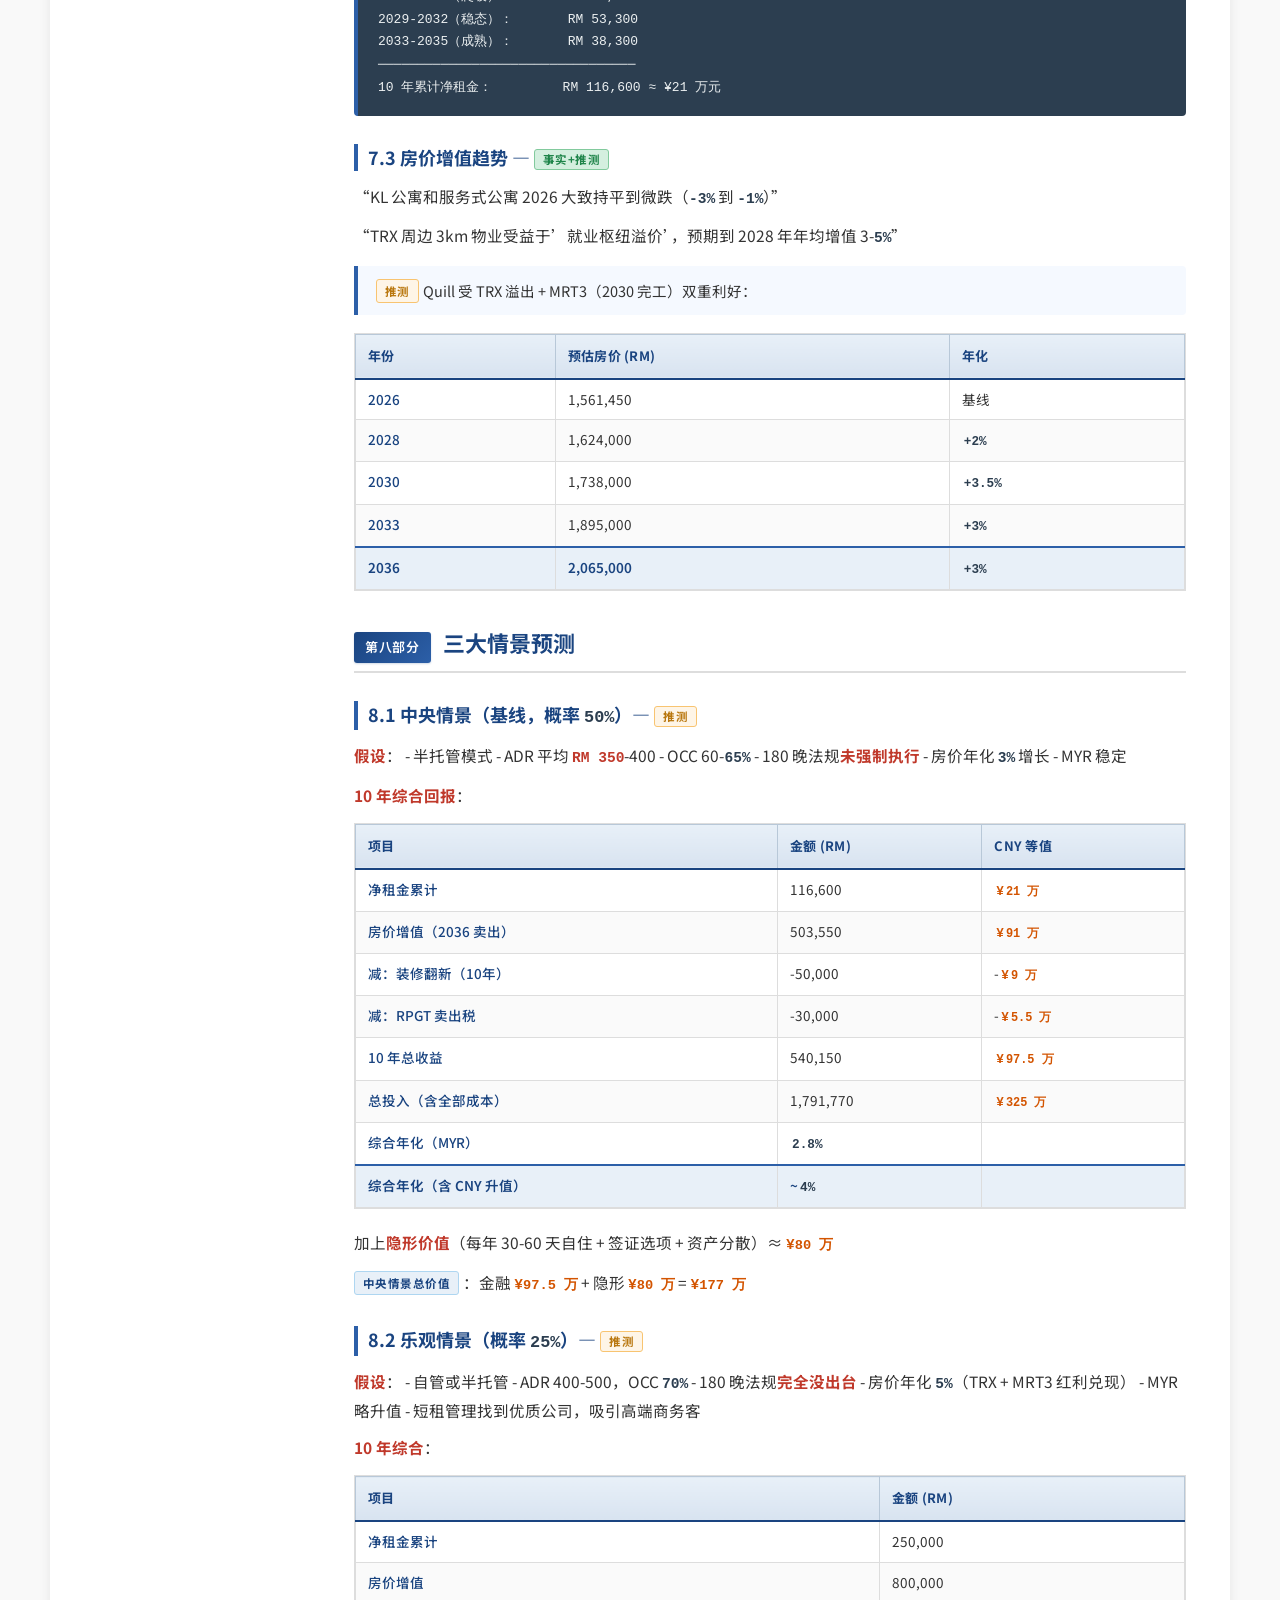
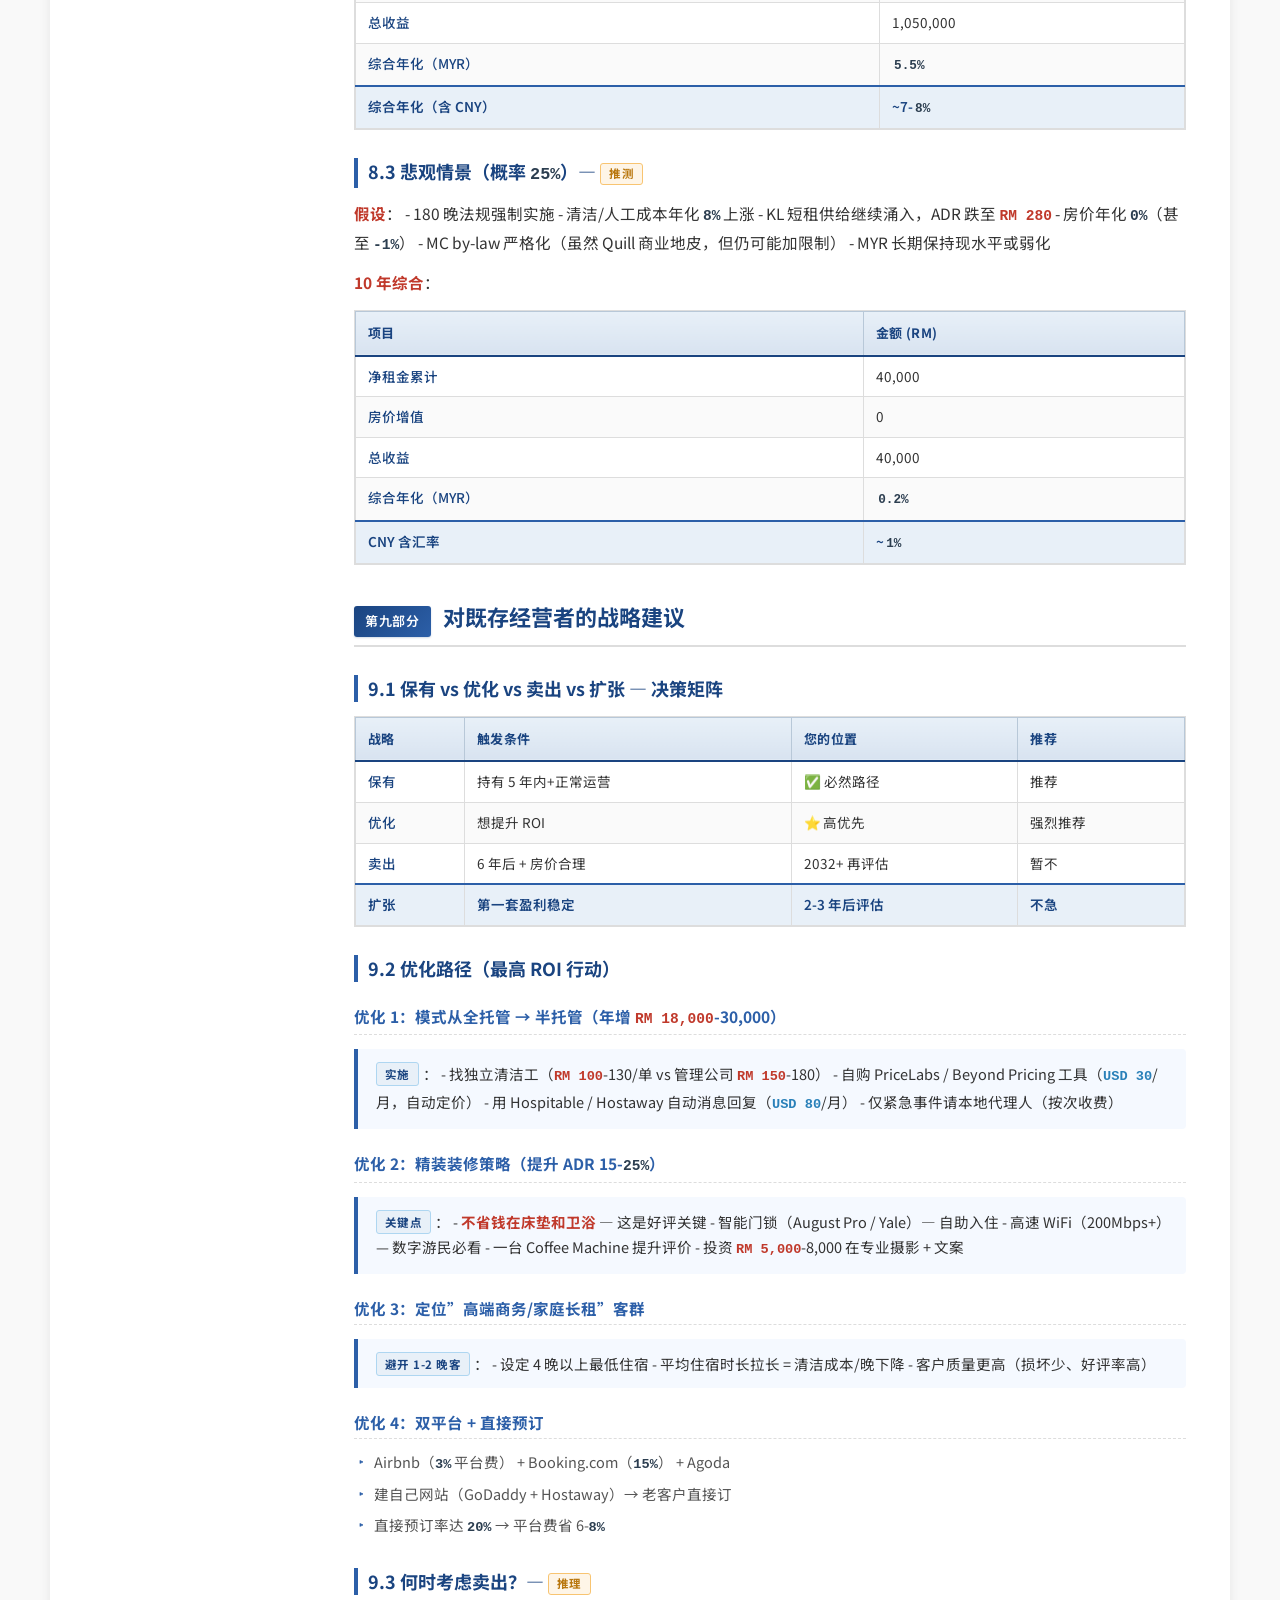
==== commit 59a6f4ae: "Add cache-busting version query to CSS/JS links Forces browsers to fetch the latest styles.css and a" ====
--- a/index.html
+++ b/index.html
@@ -7,7 +7,7 @@
 <link rel="preconnect" href="https://fonts.googleapis.com">
 <link rel="preconnect" href="https://fonts.gstatic.com" crossorigin>
 <link href="https://fonts.googleapis.com/css2?family=Noto+Serif+SC:wght@500;700;900&family=Noto+Sans+SC:wght@300;400;500;700&family=JetBrains+Mono:wght@400;600&display=swap" rel="stylesheet">
-<link rel="stylesheet" href="styles.css">
+<link rel="stylesheet" href="styles.css?v=3">
 </head>
 <body id="top">
 <div class="layout">
@@ -44,6 +44,6 @@
 <button id="music-toggle" class="music-toggle paused" type="button" aria-label="背景音乐" title="播放背景音乐">
   <span class="music-icon" aria-hidden="true">♪</span>
 </button>
-<script src="app.js"></script>
+<script src="app.js?v=3"></script>
 </body>
 </html>
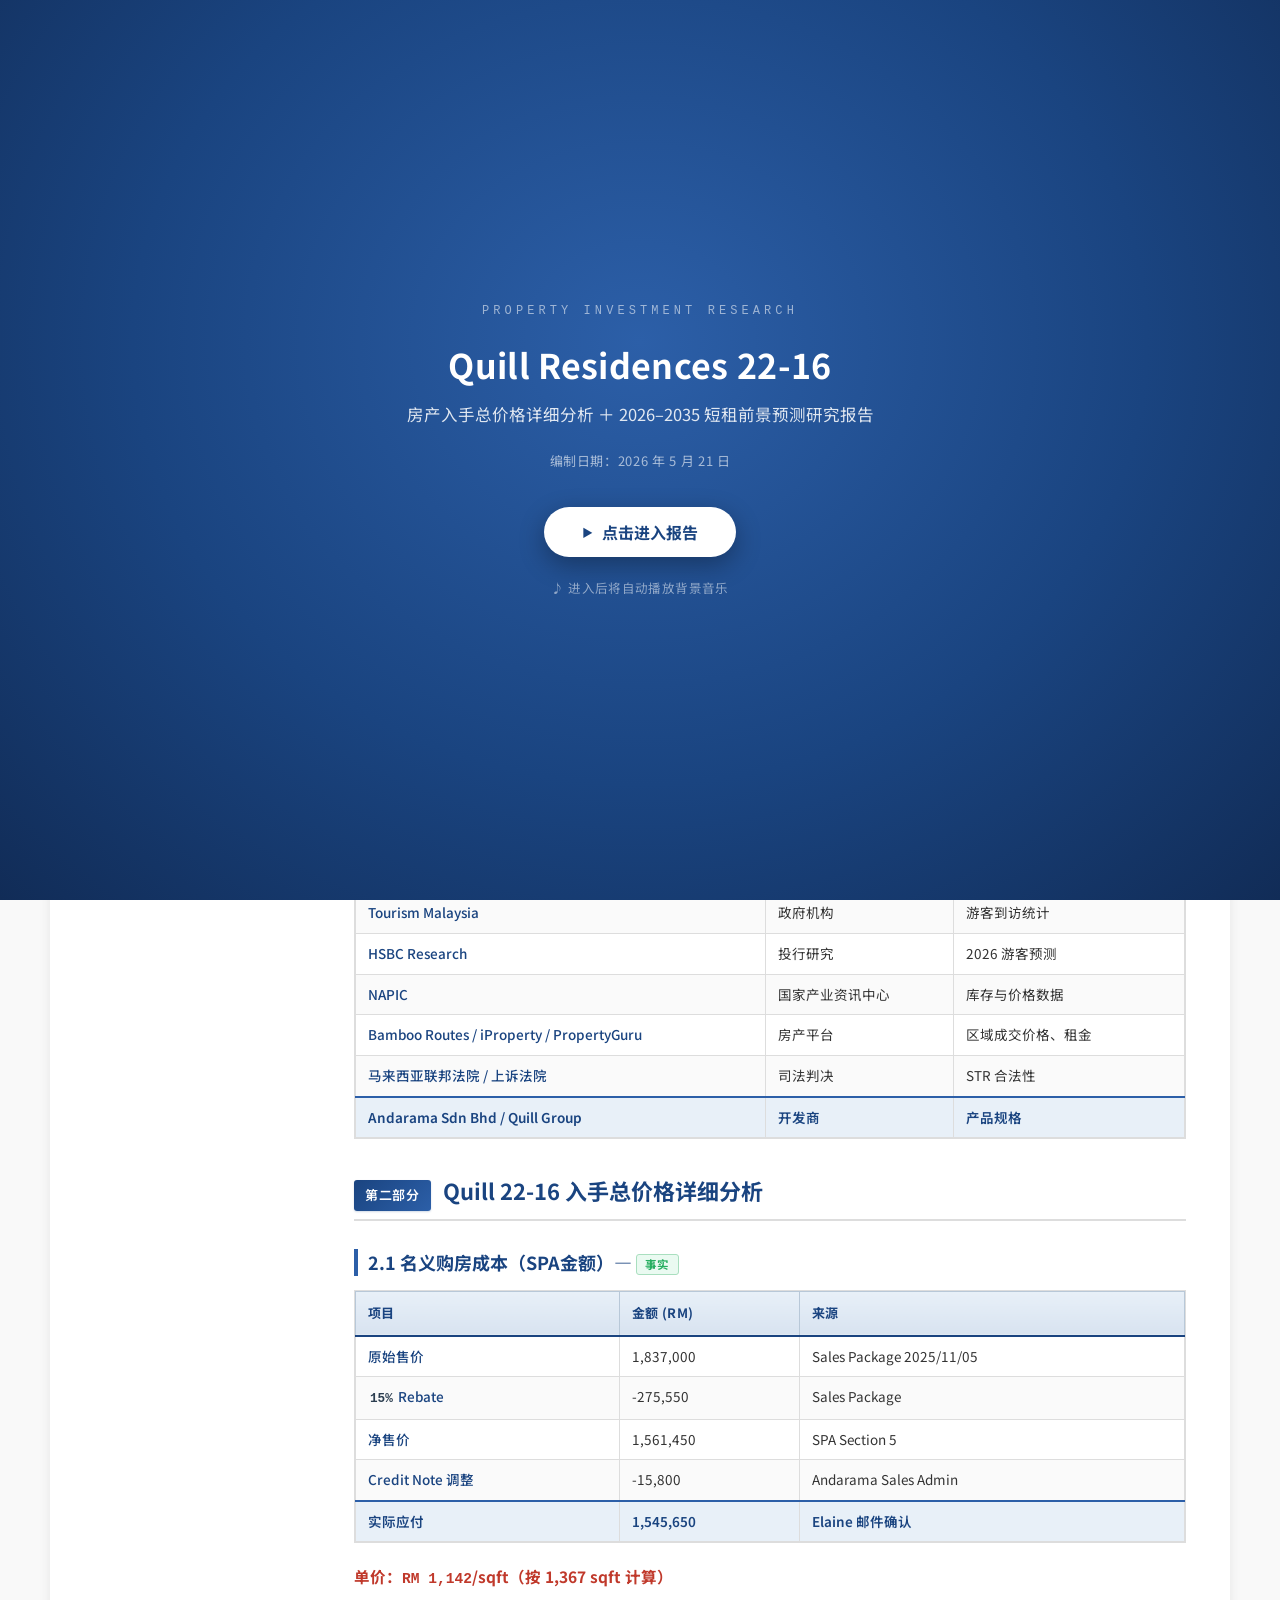
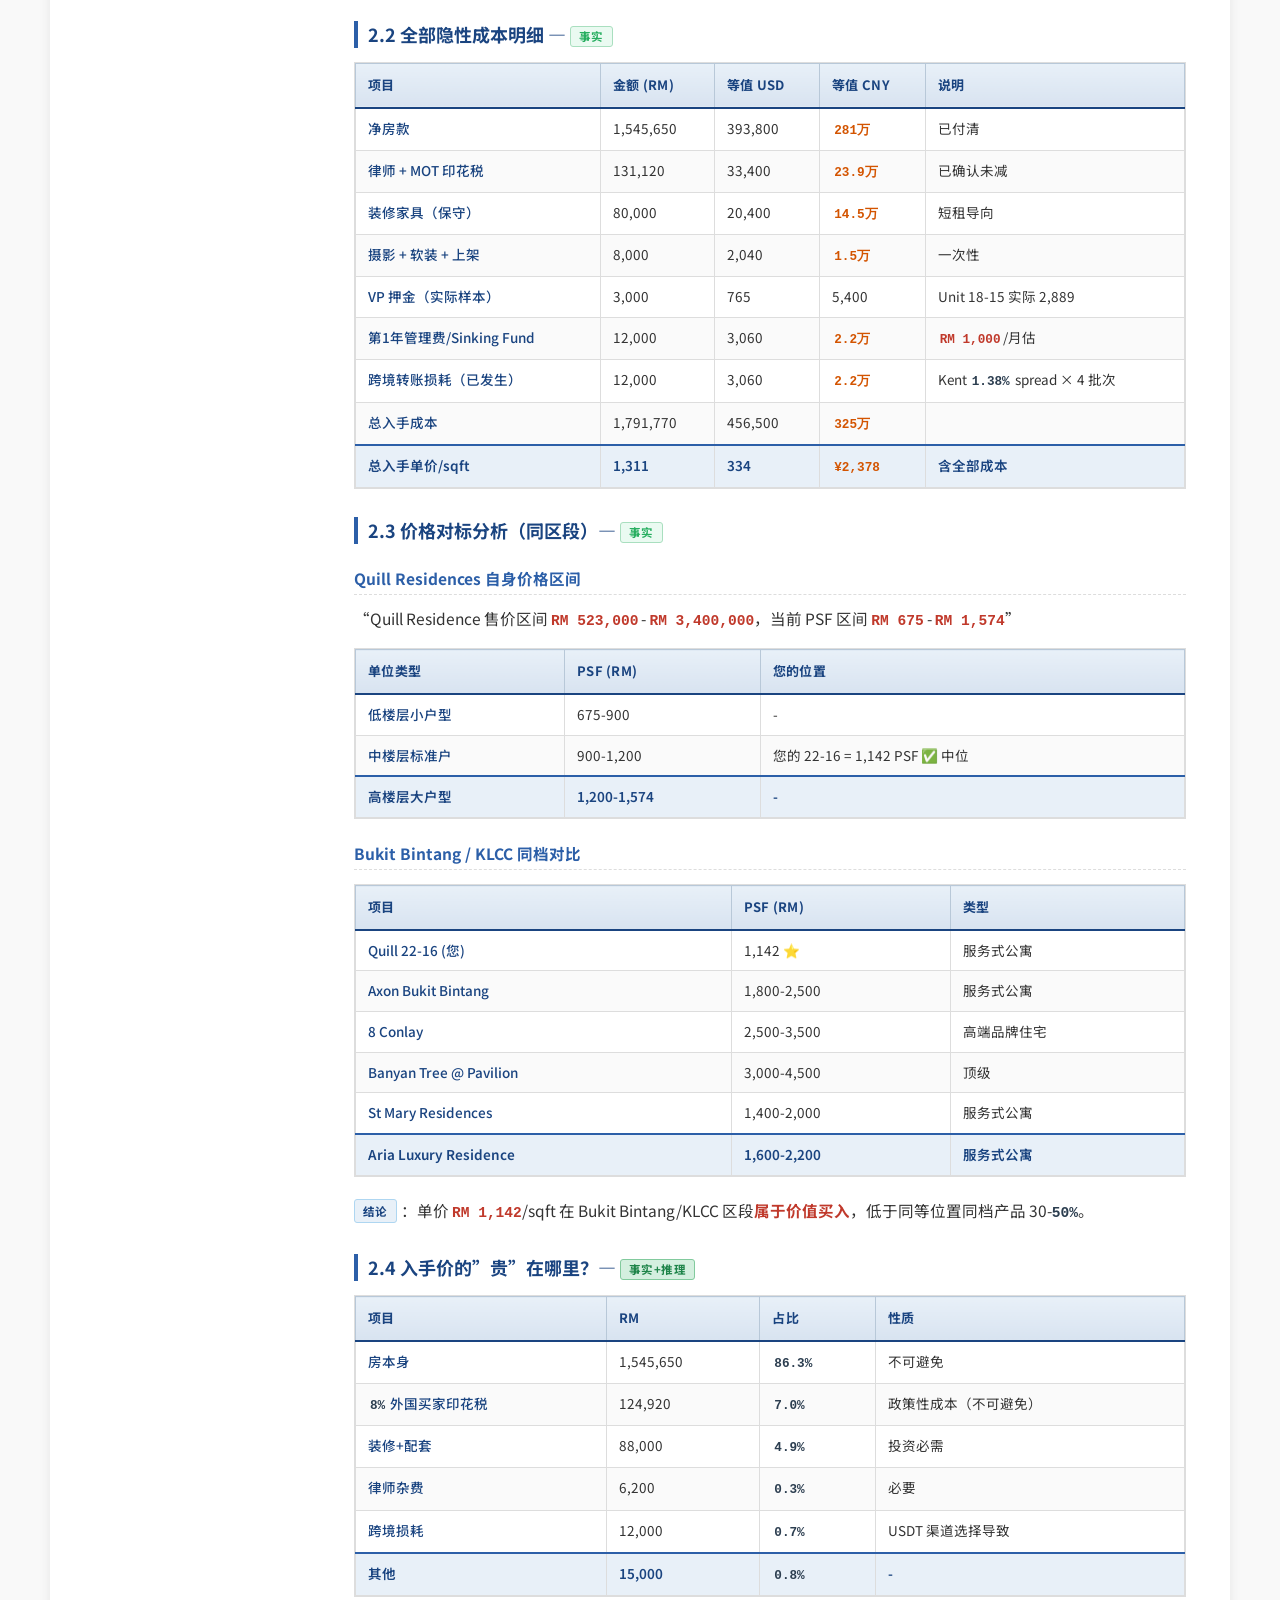
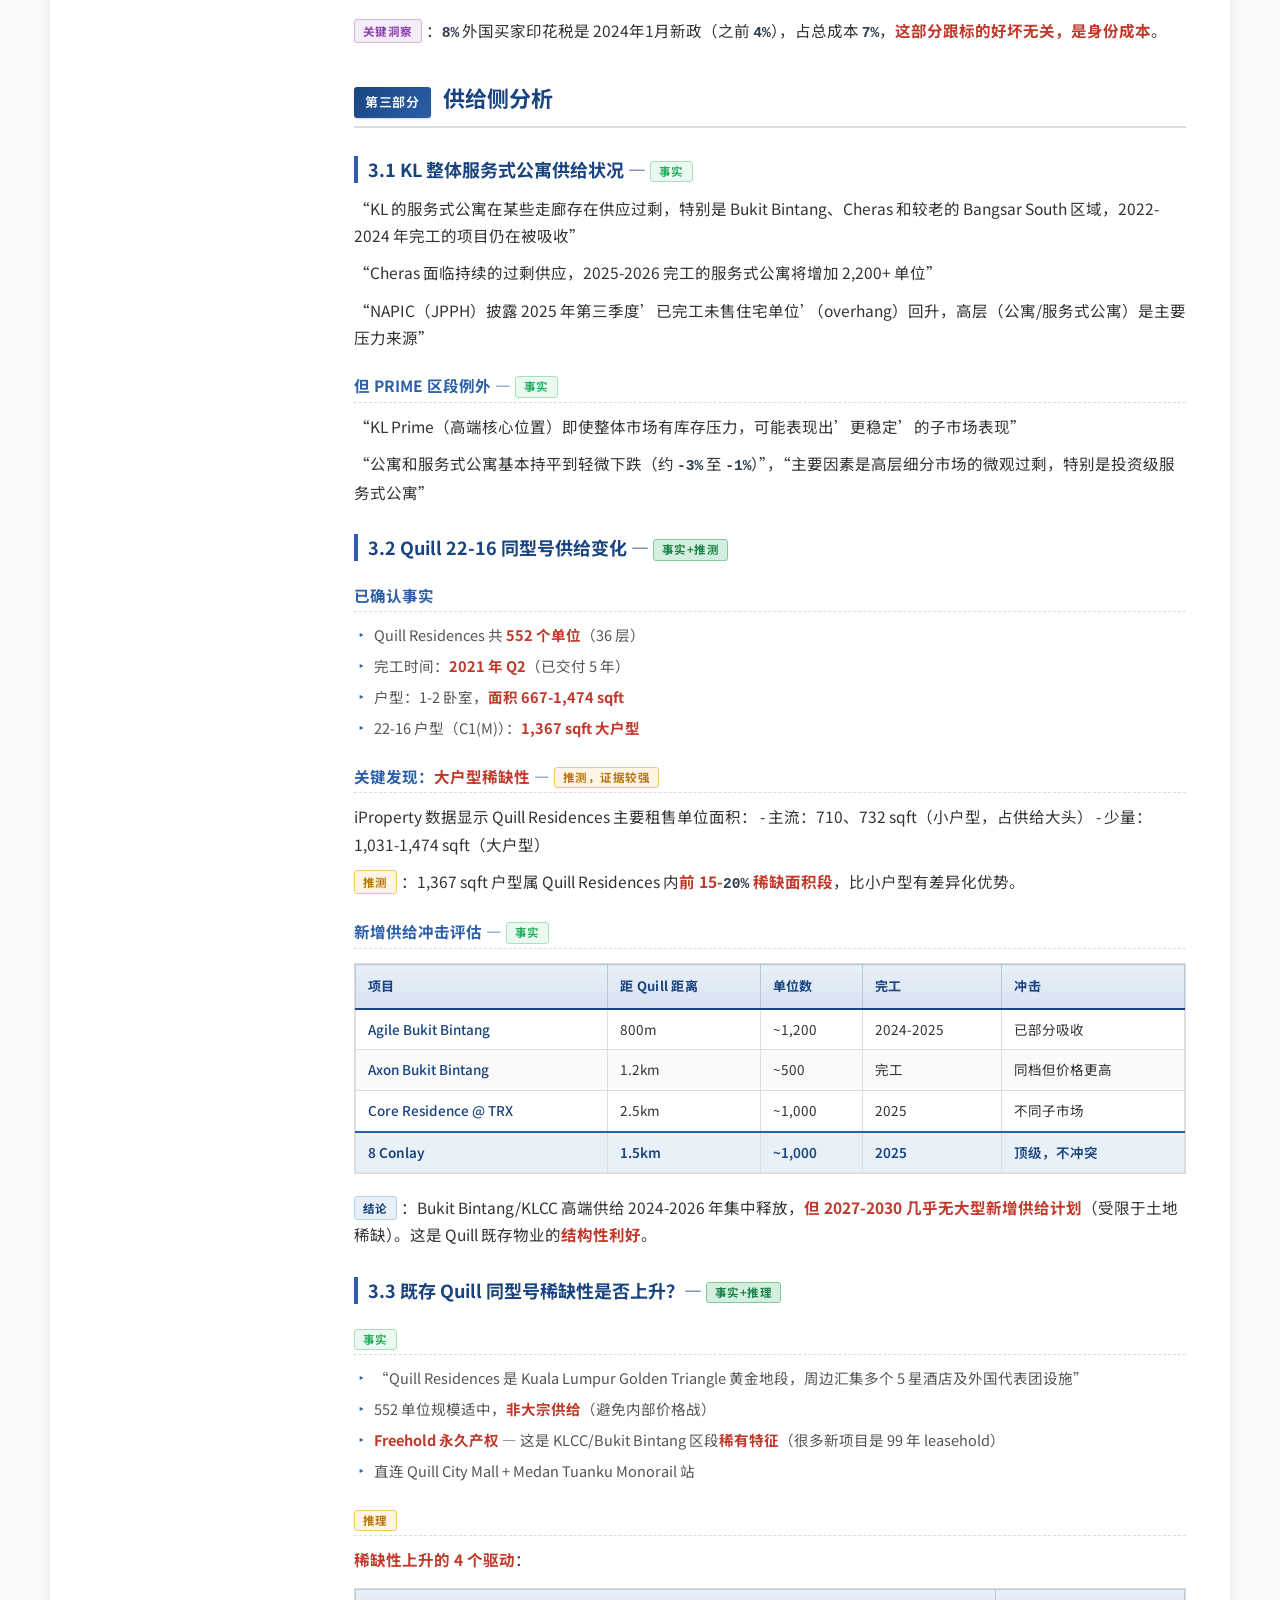
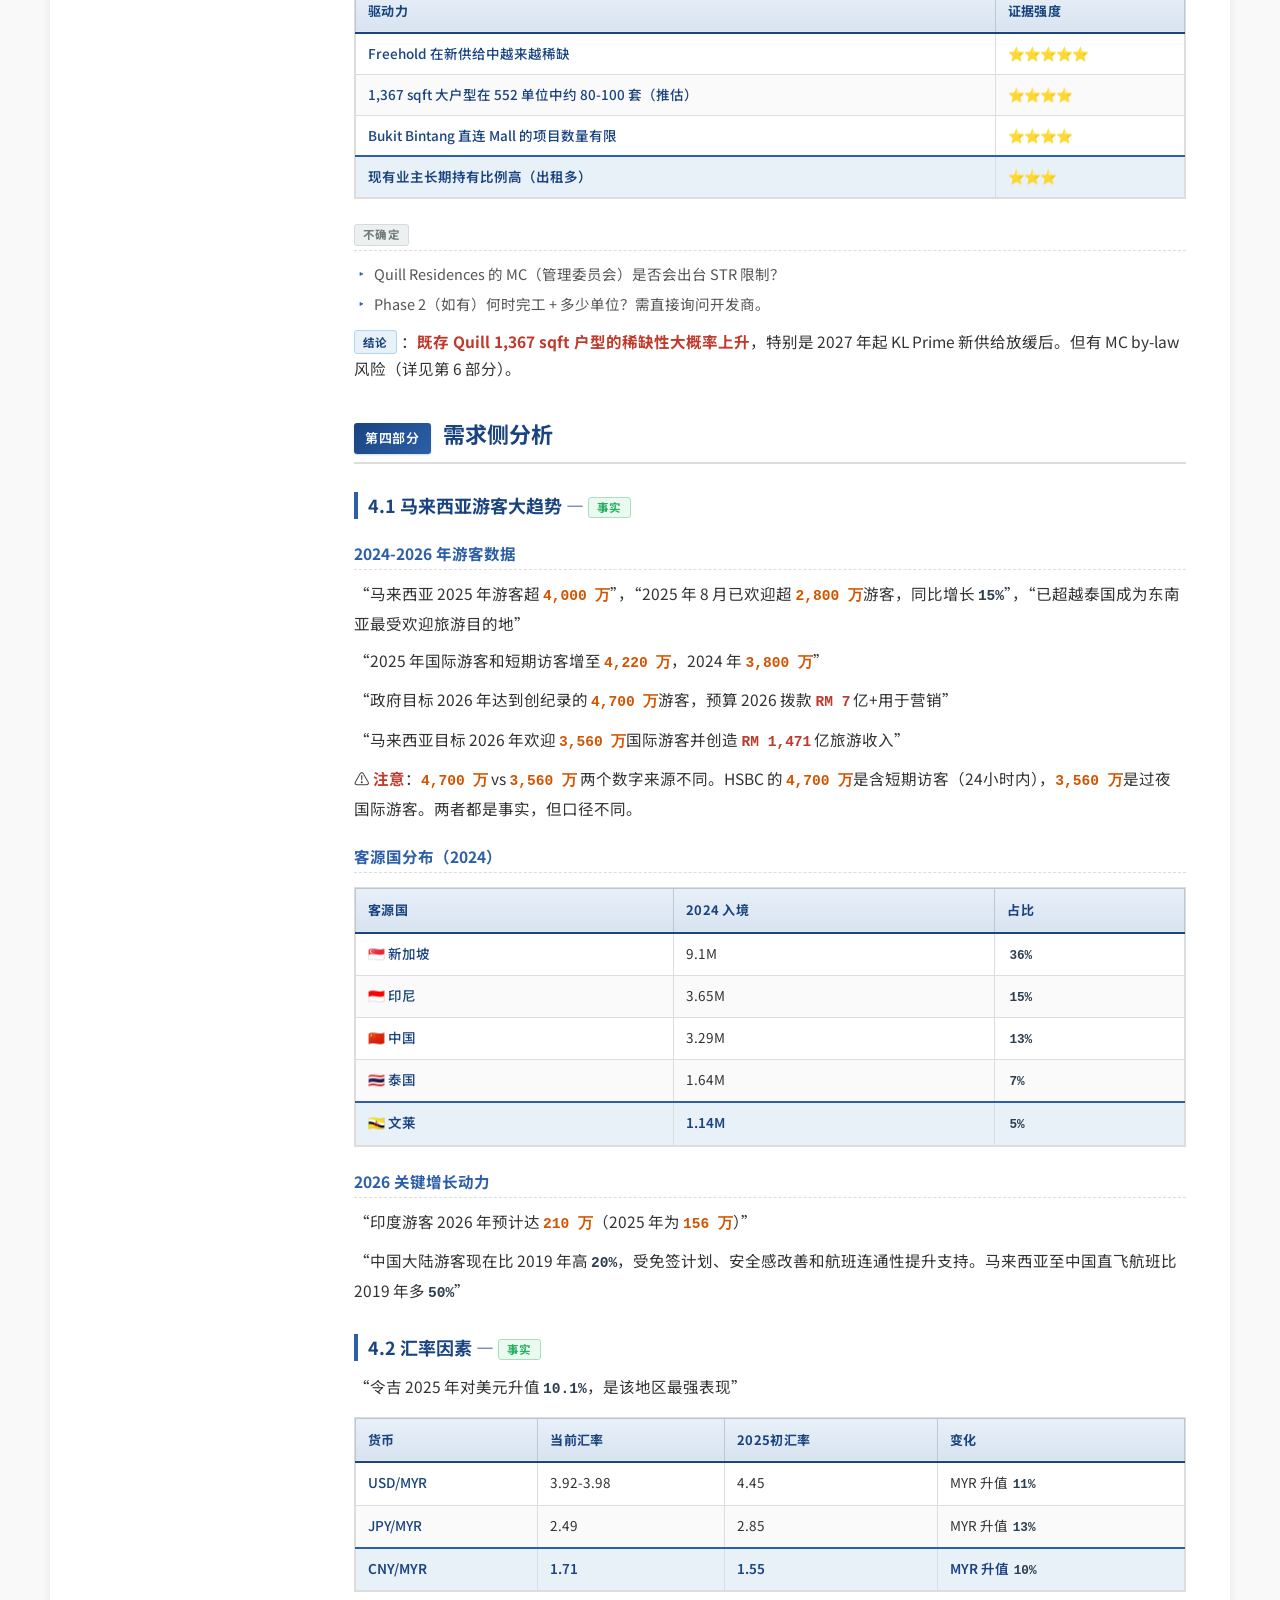
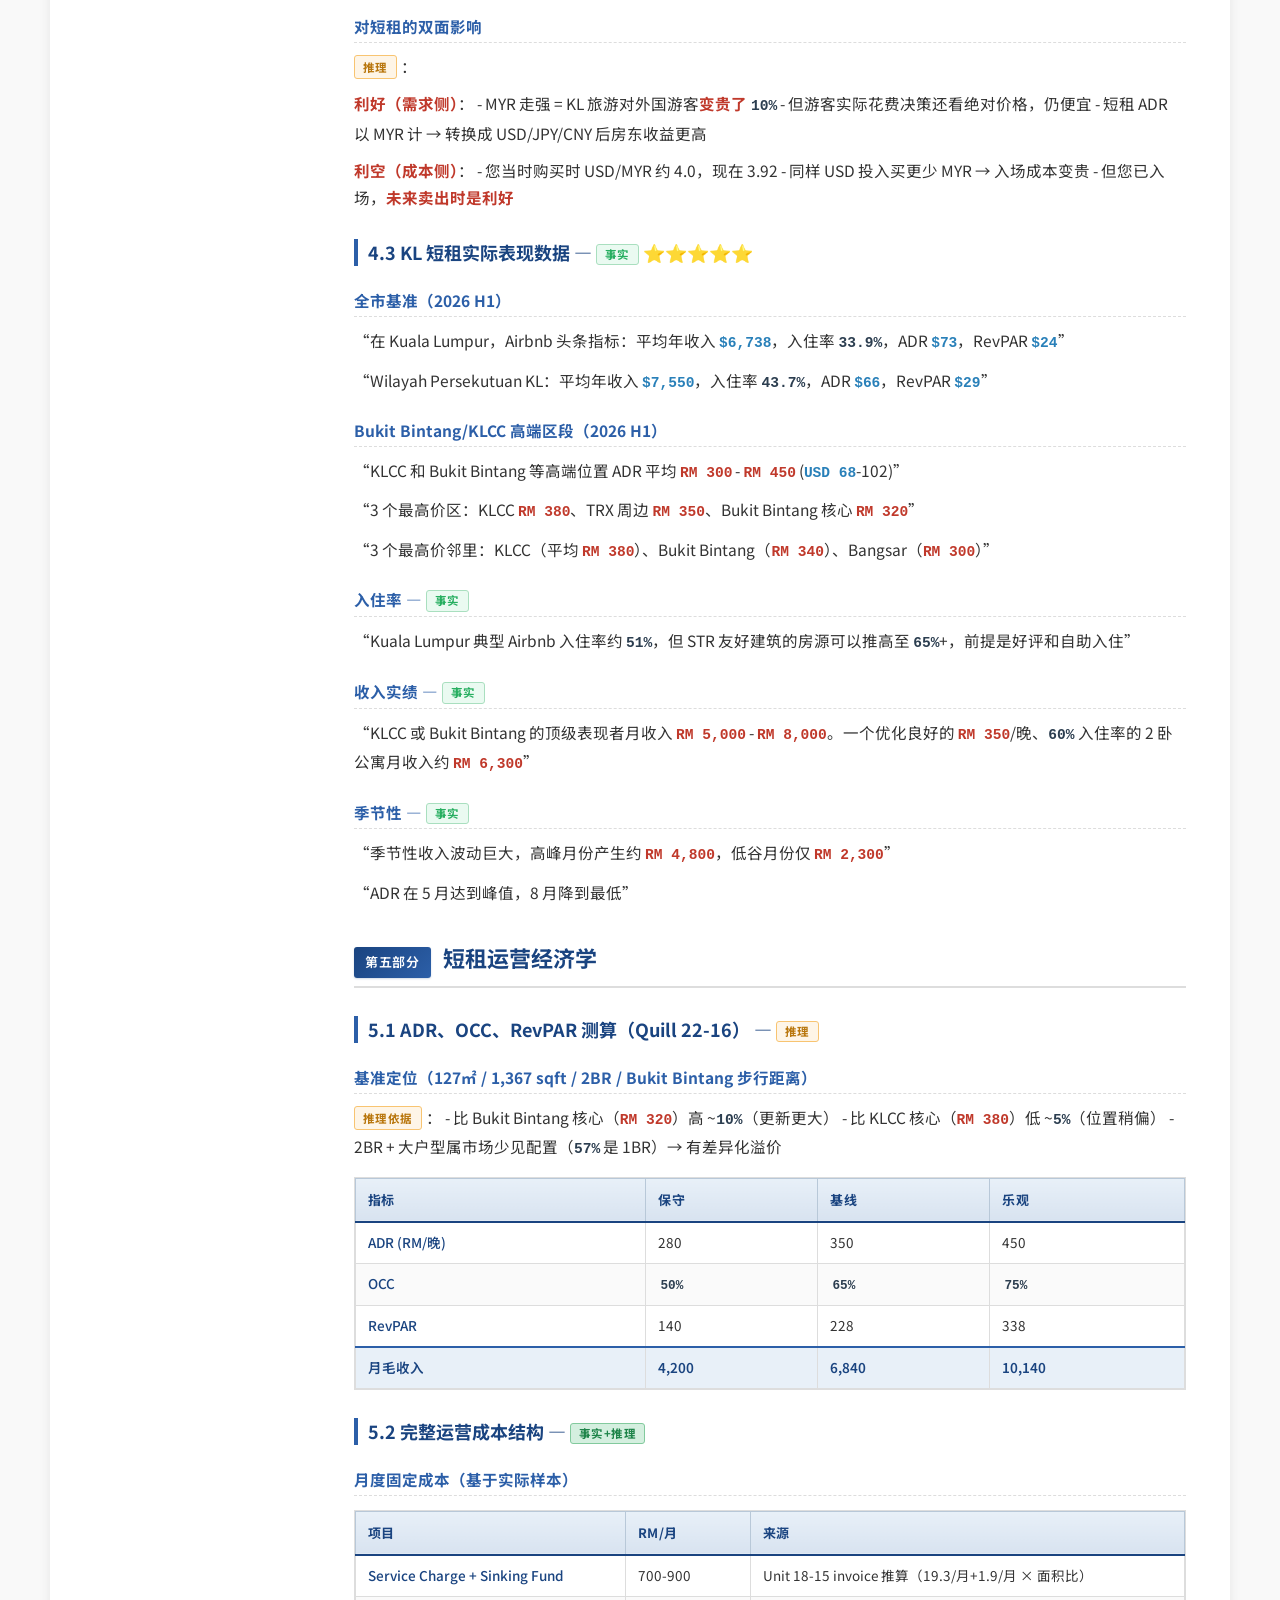
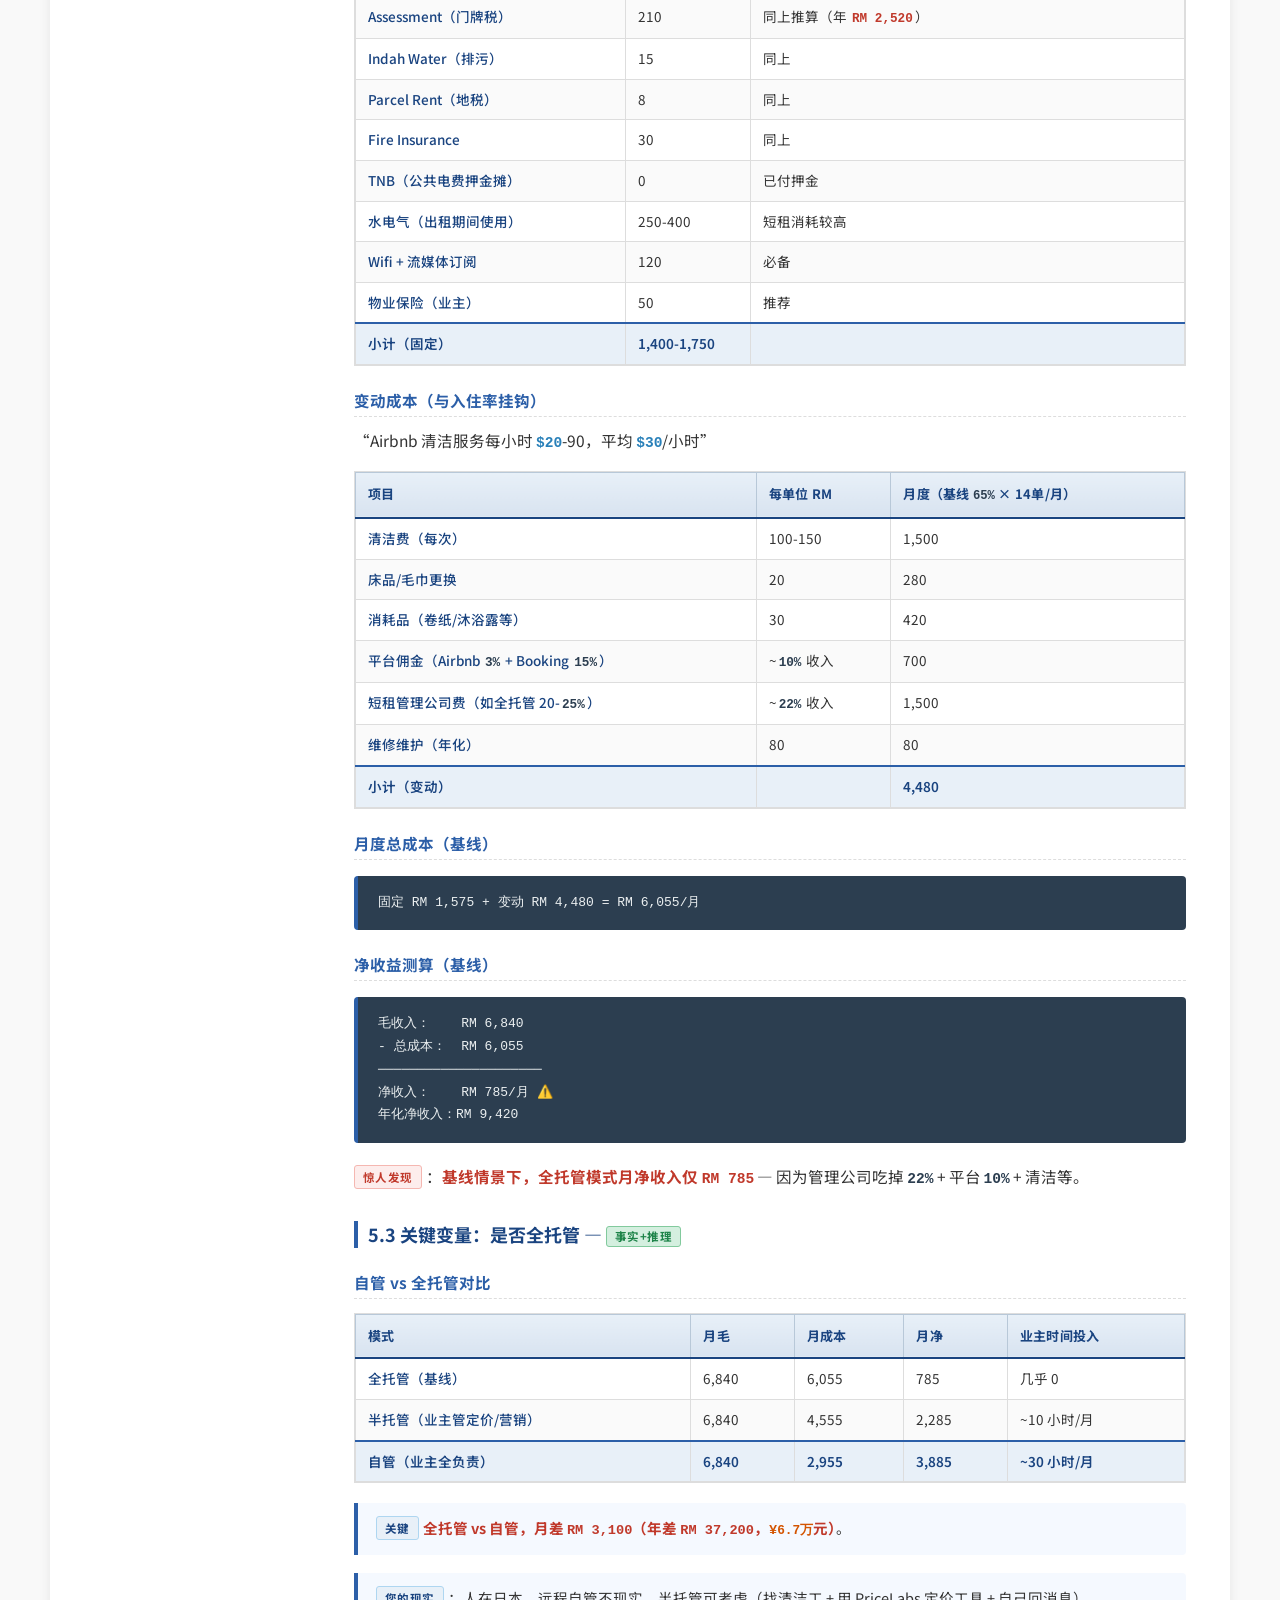
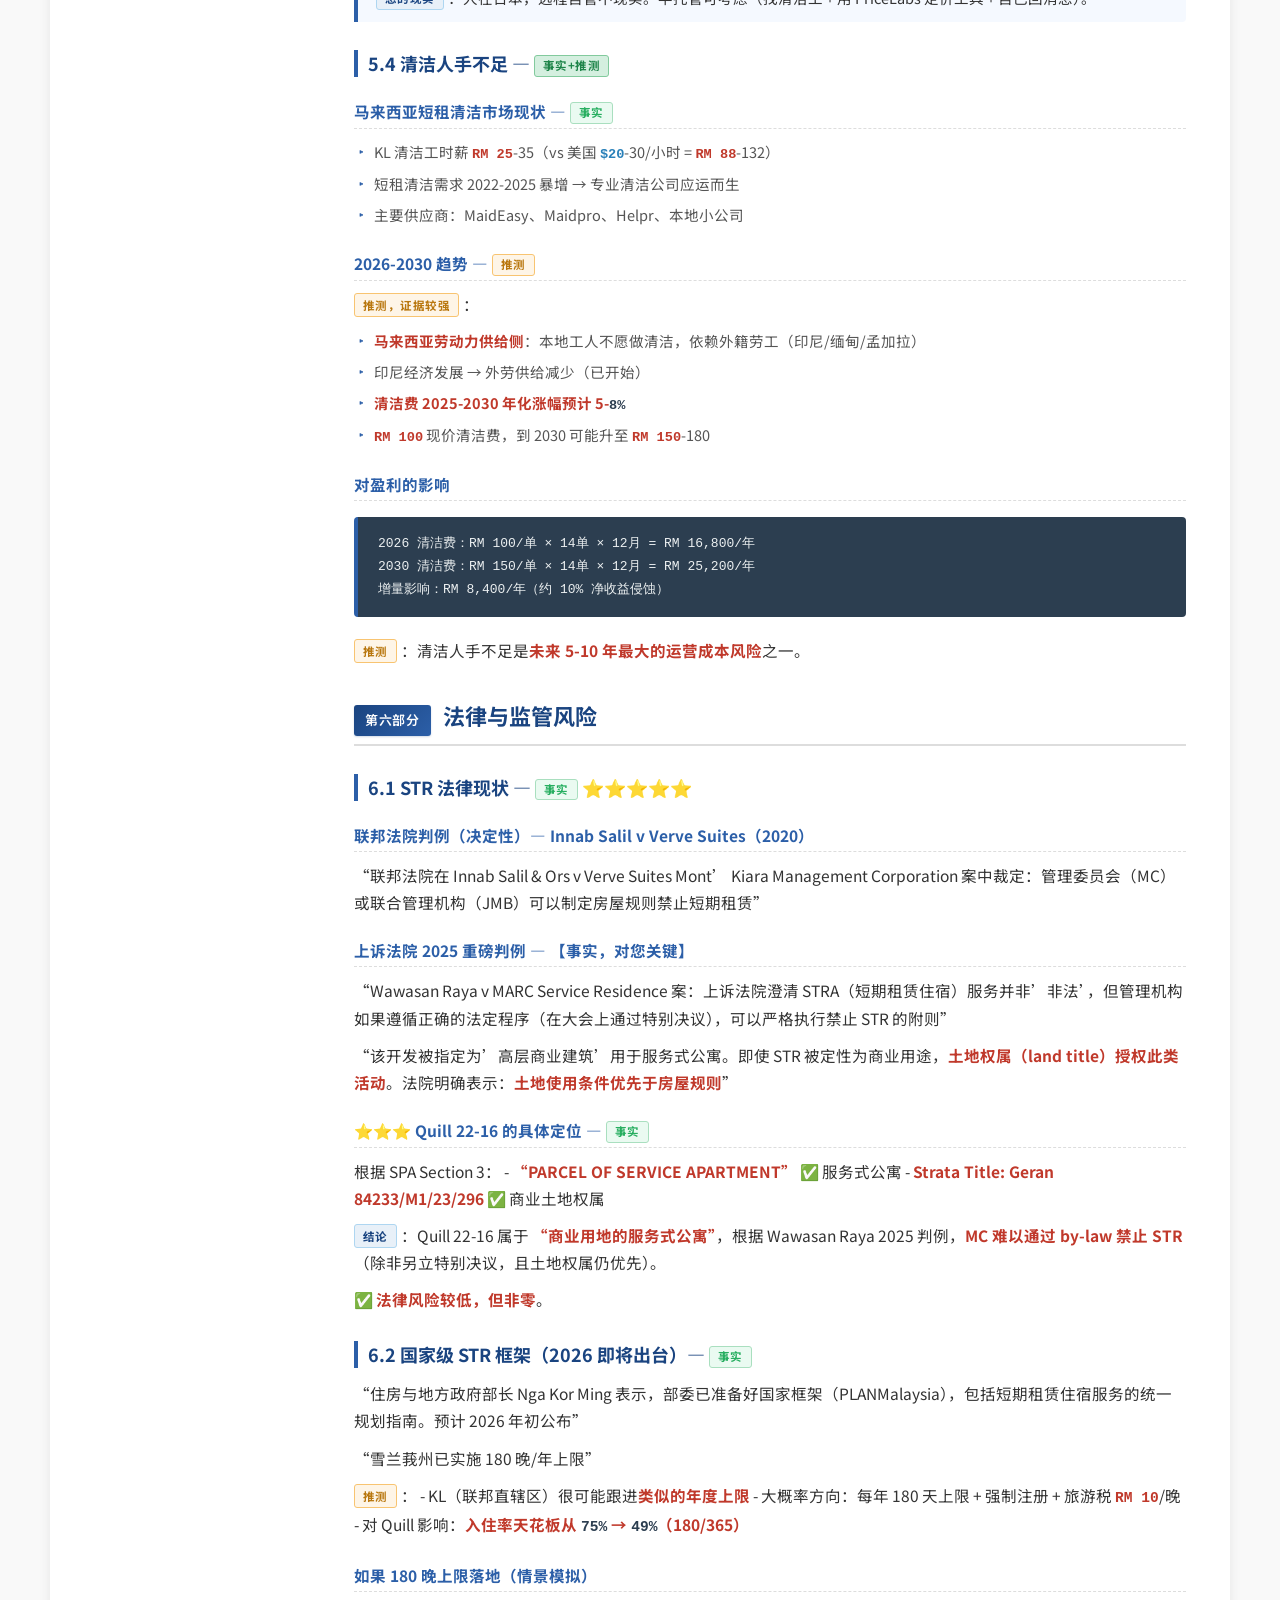
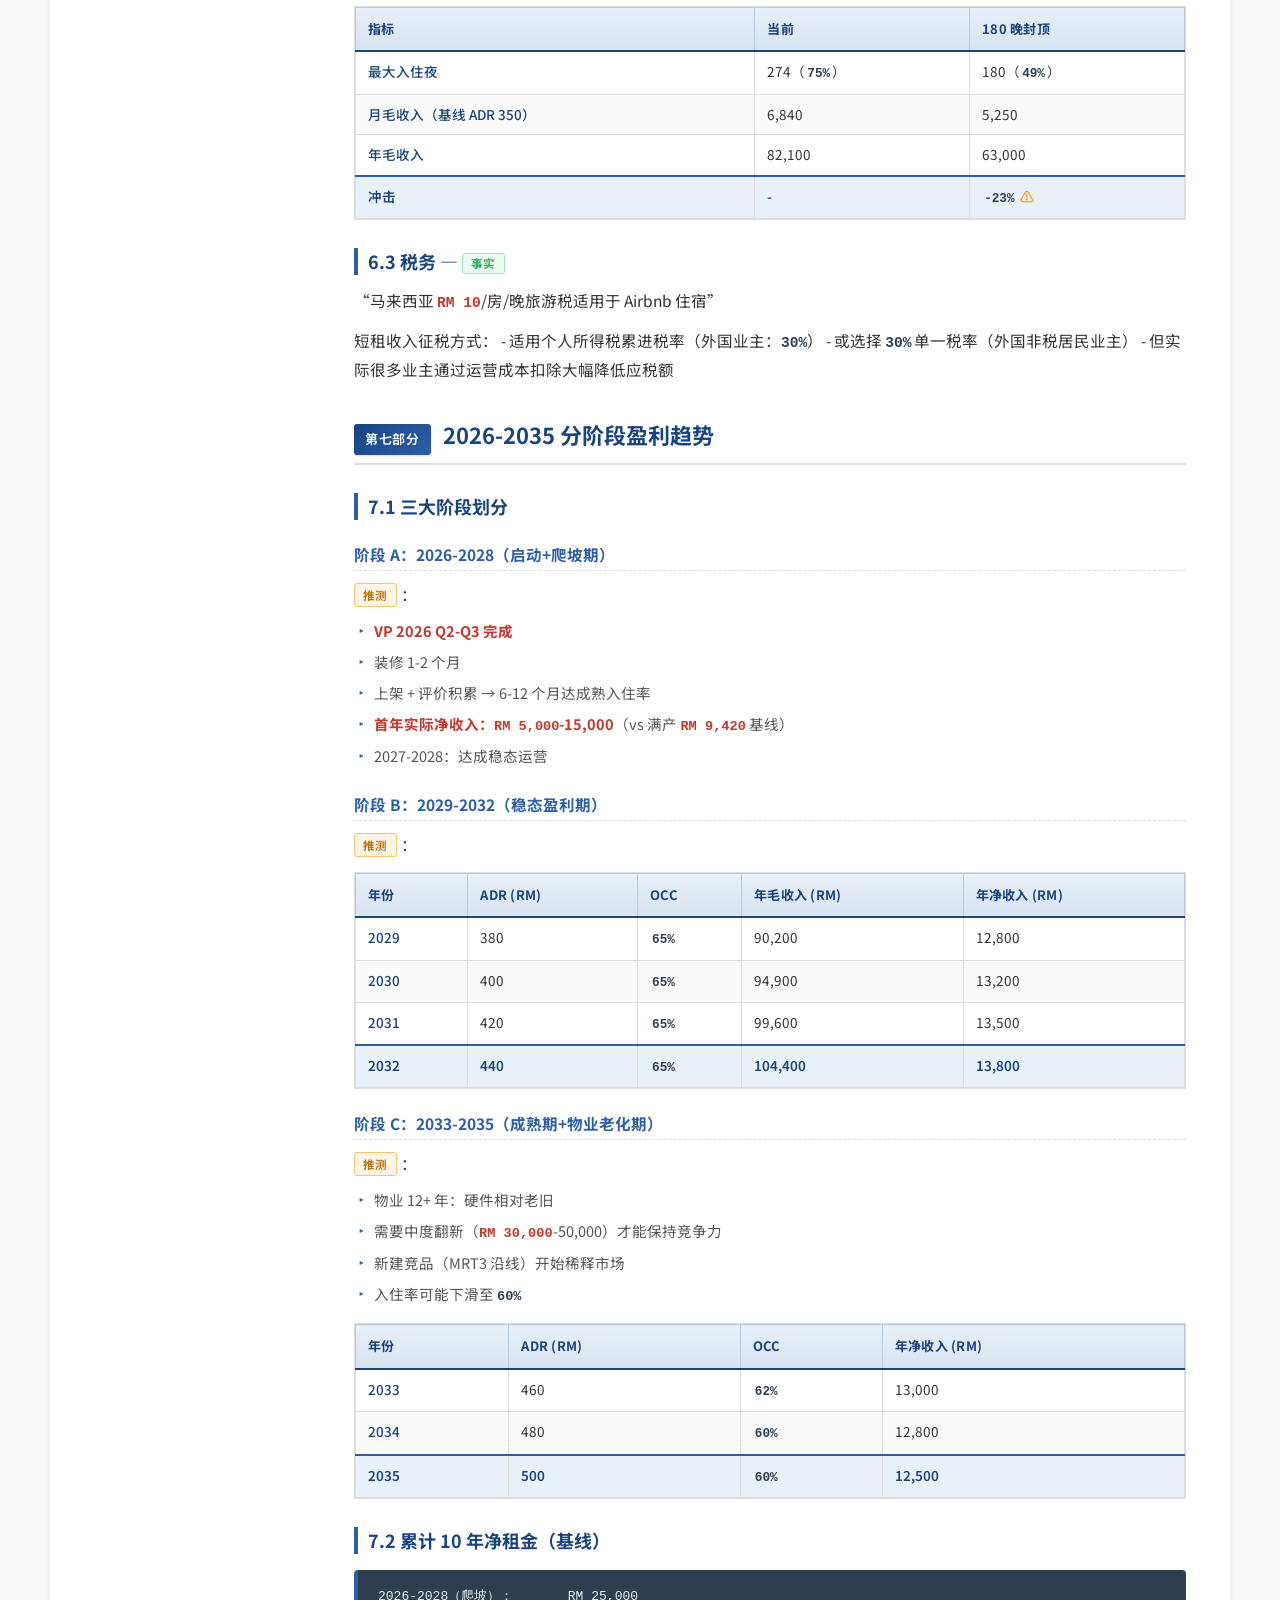
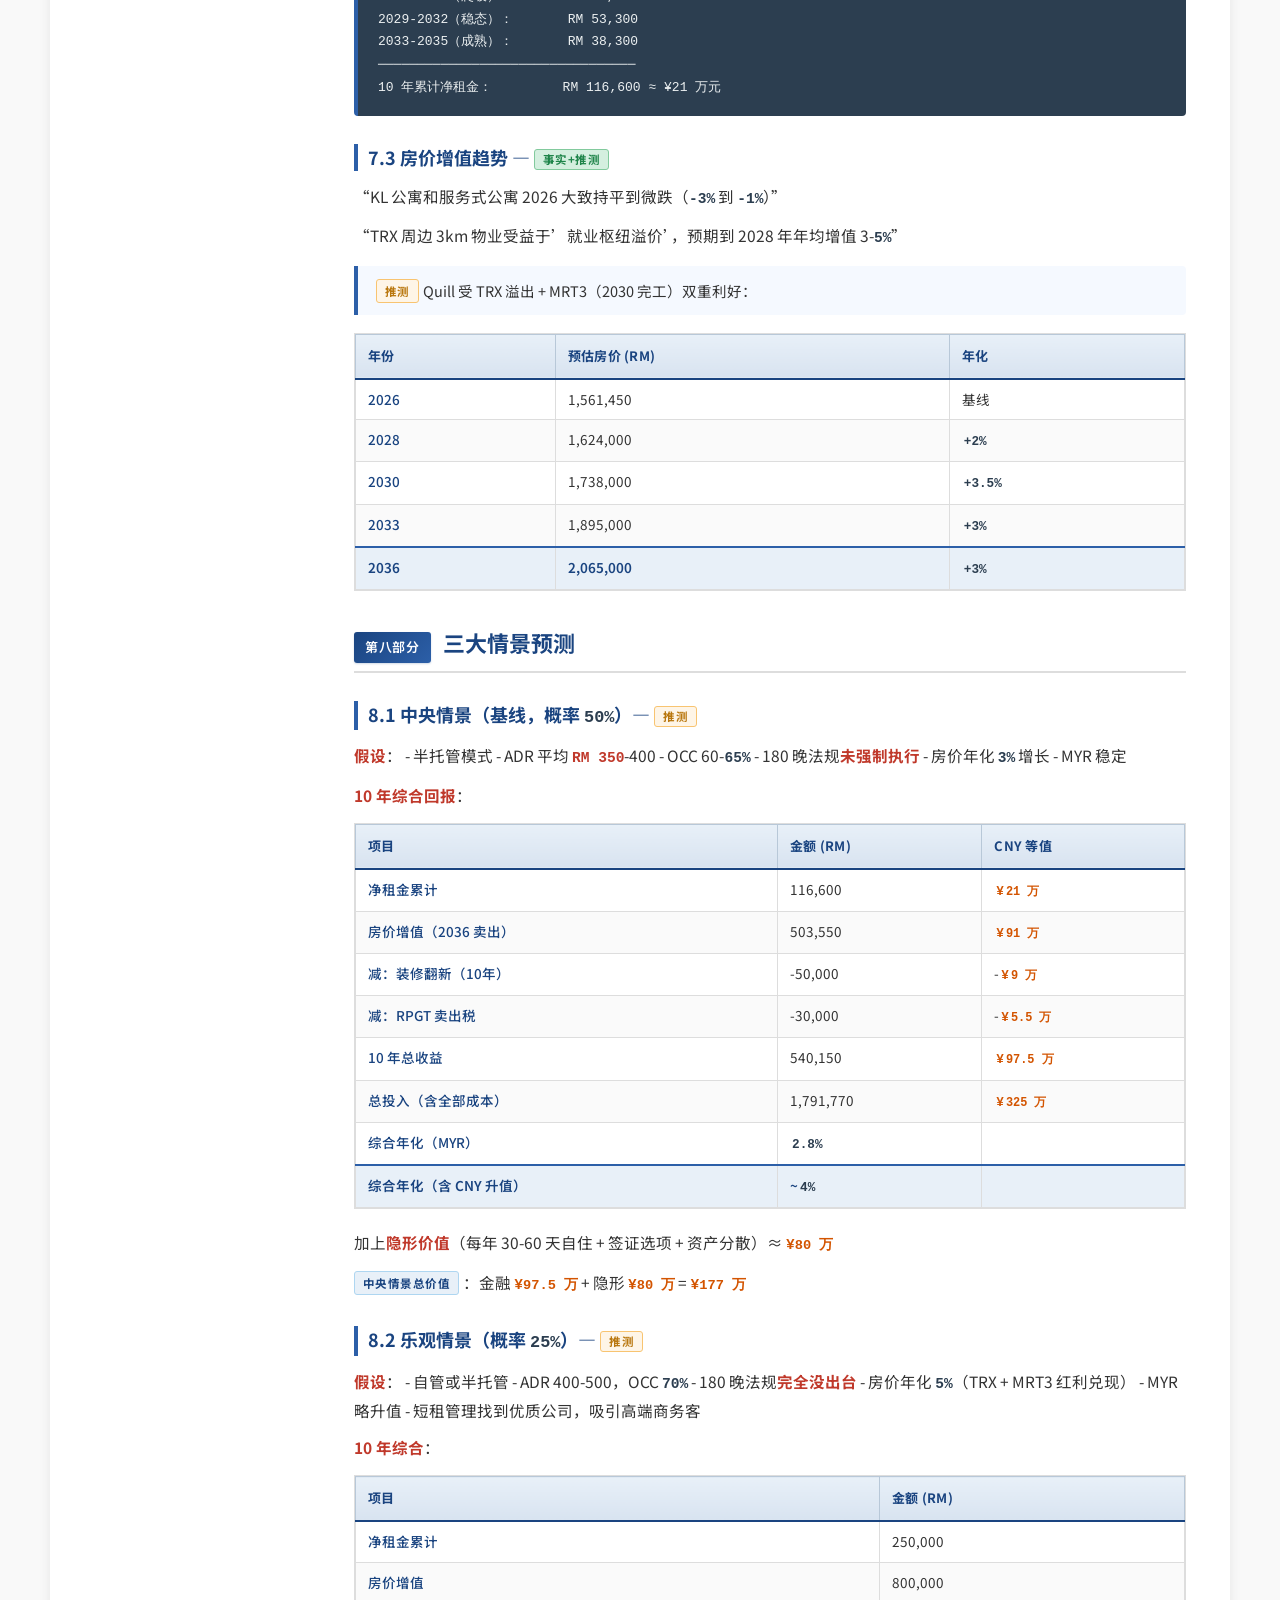
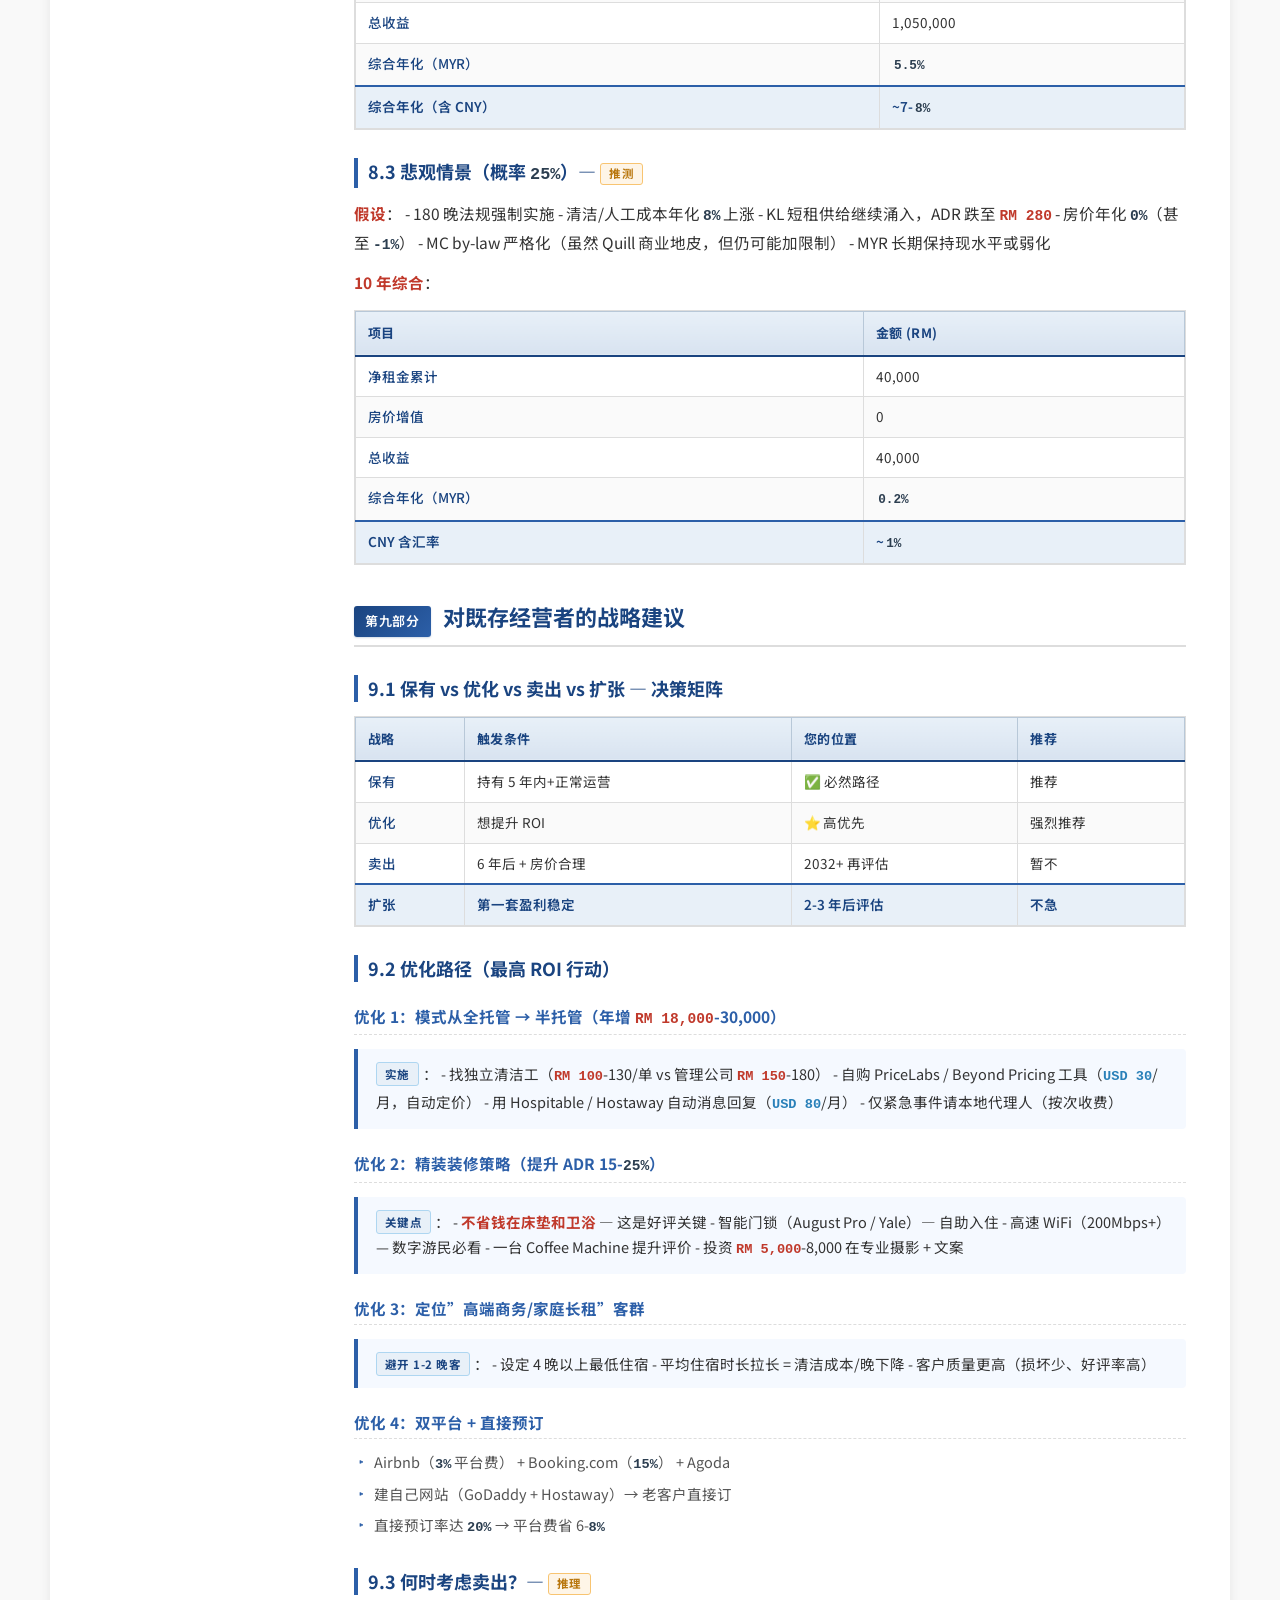
==== commit 082262f9: "Add click-to-enter cover overlay that starts music on entry Full-screen landing cover with the repor" ====
--- a/index.html
+++ b/index.html
@@ -7,9 +7,20 @@
 <link rel="preconnect" href="https://fonts.googleapis.com">
 <link rel="preconnect" href="https://fonts.gstatic.com" crossorigin>
 <link href="https://fonts.googleapis.com/css2?family=Noto+Serif+SC:wght@500;700;900&family=Noto+Sans+SC:wght@300;400;500;700&family=JetBrains+Mono:wght@400;600&display=swap" rel="stylesheet">
-<link rel="stylesheet" href="styles.css?v=3">
+<link rel="stylesheet" href="styles.css?v=4">
 </head>
 <body id="top">
+<div class="enter-overlay" id="enter-overlay" role="button" tabindex="0" aria-label="点击进入报告">
+  <div class="enter-card">
+    <div class="enter-eyebrow">PROPERTY INVESTMENT RESEARCH</div>
+    <div class="enter-name">Quill Residences 22-16</div>
+    <div class="enter-sub">房产入手总价格详细分析 ＋ 2026–2035 短租前景预测研究报告</div>
+    <div class="enter-date">编制日期：2026 年 5 月 21 日</div>
+    <button class="enter-btn" id="enter-btn" type="button"><span class="enter-btn-ico" aria-hidden="true">▶</span> 点击进入报告</button>
+    <div class="enter-hint">♪ 进入后将自动播放背景音乐</div>
+  </div>
+</div>
+<noscript><style>#enter-overlay{display:none!important;}</style></noscript>
 <div class="layout">
   <aside class="sidebar">
     <nav class="toc"><div class="toc-label">目录</div><ol><li><a href="#sec-1"><span class="toc-num">01</span><span class="toc-text">第一部分：方法论与数据来源说明</span></a></li><li><a href="#sec-2"><span class="toc-num">02</span><span class="toc-text">第二部分：Quill 22-16 入手总价格详细分析</span></a></li><li><a href="#sec-3"><span class="toc-num">03</span><span class="toc-text">第三部分：供给侧分析</span></a></li><li><a href="#sec-4"><span class="toc-num">04</span><span class="toc-text">第四部分：需求侧分析</span></a></li><li><a href="#sec-5"><span class="toc-num">05</span><span class="toc-text">第五部分：短租运营经济学</span></a></li><li><a href="#sec-6"><span class="toc-num">06</span><span class="toc-text">第六部分：法律与监管风险</span></a></li><li><a href="#sec-7"><span class="toc-num">07</span><span class="toc-text">第七部分：2026-2035 分阶段盈利趋势</span></a></li><li><a href="#sec-8"><span class="toc-num">08</span><span class="toc-text">第八部分：三大情景预测</span></a></li><li><a href="#sec-9"><span class="toc-num">09</span><span class="toc-text">第九部分：对既存经营者的战略建议</span></a></li><li><a href="#sec-10"><span class="toc-num">10</span><span class="toc-text">第十部分：结论与风险自检</span></a></li><li><a href="#sec-11"><span class="toc-num">11</span><span class="toc-text">附录 A：数据交叉验证记录</span></a></li></ol></nav>
@@ -44,6 +55,6 @@
 <button id="music-toggle" class="music-toggle paused" type="button" aria-label="背景音乐" title="播放背景音乐">
   <span class="music-icon" aria-hidden="true">♪</span>
 </button>
-<script src="app.js?v=3"></script>
+<script src="app.js?v=4"></script>
 </body>
 </html>
--- a/styles.css
+++ b/styles.css
@@ -740,6 +740,100 @@
 .sidebar::-webkit-scrollbar-thumb { background: rgba(52, 152, 219, 0.25); border-radius: 3px; }
 .sidebar::-webkit-scrollbar-thumb:hover { background: rgba(52, 152, 219, 0.5); }
 
+/* ========= Entry overlay (click-to-enter cover) ========= */
+.enter-overlay {
+  position: fixed;
+  inset: 0;
+  z-index: 2000;
+  display: flex;
+  align-items: center;
+  justify-content: center;
+  padding: 28px;
+  cursor: pointer;
+  background: radial-gradient(ellipse at 50% 38%, #2c5fa8 0%, #1a4480 56%, #112c57 100%);
+  transition: opacity 0.55s ease, visibility 0.55s ease;
+}
+.enter-overlay.hidden {
+  opacity: 0;
+  visibility: hidden;
+  pointer-events: none;
+}
+.enter-card {
+  text-align: center;
+  max-width: 660px;
+  color: #fff;
+  animation: enter-rise 0.7s cubic-bezier(0.2, 0.7, 0.2, 1) both;
+}
+@keyframes enter-rise {
+  from { opacity: 0; transform: translateY(24px); }
+  to   { opacity: 1; transform: translateY(0); }
+}
+.enter-eyebrow {
+  font-family: "Consolas", "Menlo", monospace;
+  font-size: 12px;
+  letter-spacing: 0.34em;
+  color: rgba(255, 255, 255, 0.55);
+  margin-bottom: 22px;
+}
+.enter-name {
+  font-size: 34px;
+  font-weight: 700;
+  line-height: 1.25;
+  letter-spacing: 0.01em;
+  margin-bottom: 14px;
+}
+.enter-sub {
+  font-size: 16.5px;
+  line-height: 1.7;
+  color: rgba(255, 255, 255, 0.86);
+  max-width: 520px;
+  margin: 0 auto 22px;
+}
+.enter-date {
+  font-size: 13px;
+  letter-spacing: 0.05em;
+  color: rgba(255, 255, 255, 0.6);
+  margin-bottom: 34px;
+}
+.enter-btn {
+  font-family: inherit;
+  font-size: 16px;
+  font-weight: 700;
+  color: var(--blue-deep);
+  background: #fff;
+  border: none;
+  border-radius: 40px;
+  padding: 13px 38px;
+  cursor: pointer;
+  display: inline-flex;
+  align-items: center;
+  gap: 9px;
+  box-shadow: 0 8px 26px rgba(0, 0, 0, 0.32);
+  transition: transform 0.18s ease, box-shadow 0.18s ease;
+  animation: enter-btn-pulse 2.6s ease-in-out infinite;
+}
+.enter-btn:hover {
+  transform: translateY(-3px) scale(1.03);
+  box-shadow: 0 12px 32px rgba(0, 0, 0, 0.42);
+}
+.enter-btn-ico { font-size: 11px; }
+@keyframes enter-btn-pulse {
+  0%, 100% { box-shadow: 0 8px 26px rgba(0, 0, 0, 0.32); }
+  50%      { box-shadow: 0 8px 26px rgba(0, 0, 0, 0.32), 0 0 0 11px rgba(255, 255, 255, 0.08); }
+}
+.enter-hint {
+  margin-top: 20px;
+  font-size: 12.5px;
+  letter-spacing: 0.03em;
+  color: rgba(255, 255, 255, 0.5);
+}
+@media (max-width: 600px) {
+  .enter-name { font-size: 25px; }
+  .enter-sub { font-size: 14.5px; }
+  .enter-btn { font-size: 15px; padding: 12px 30px; }
+}
+@media print { .enter-overlay { display: none !important; } }
+
 /* ========= Print (carries through for the print-version file) ========= */
 @media print {
   body { background: #fff; }
